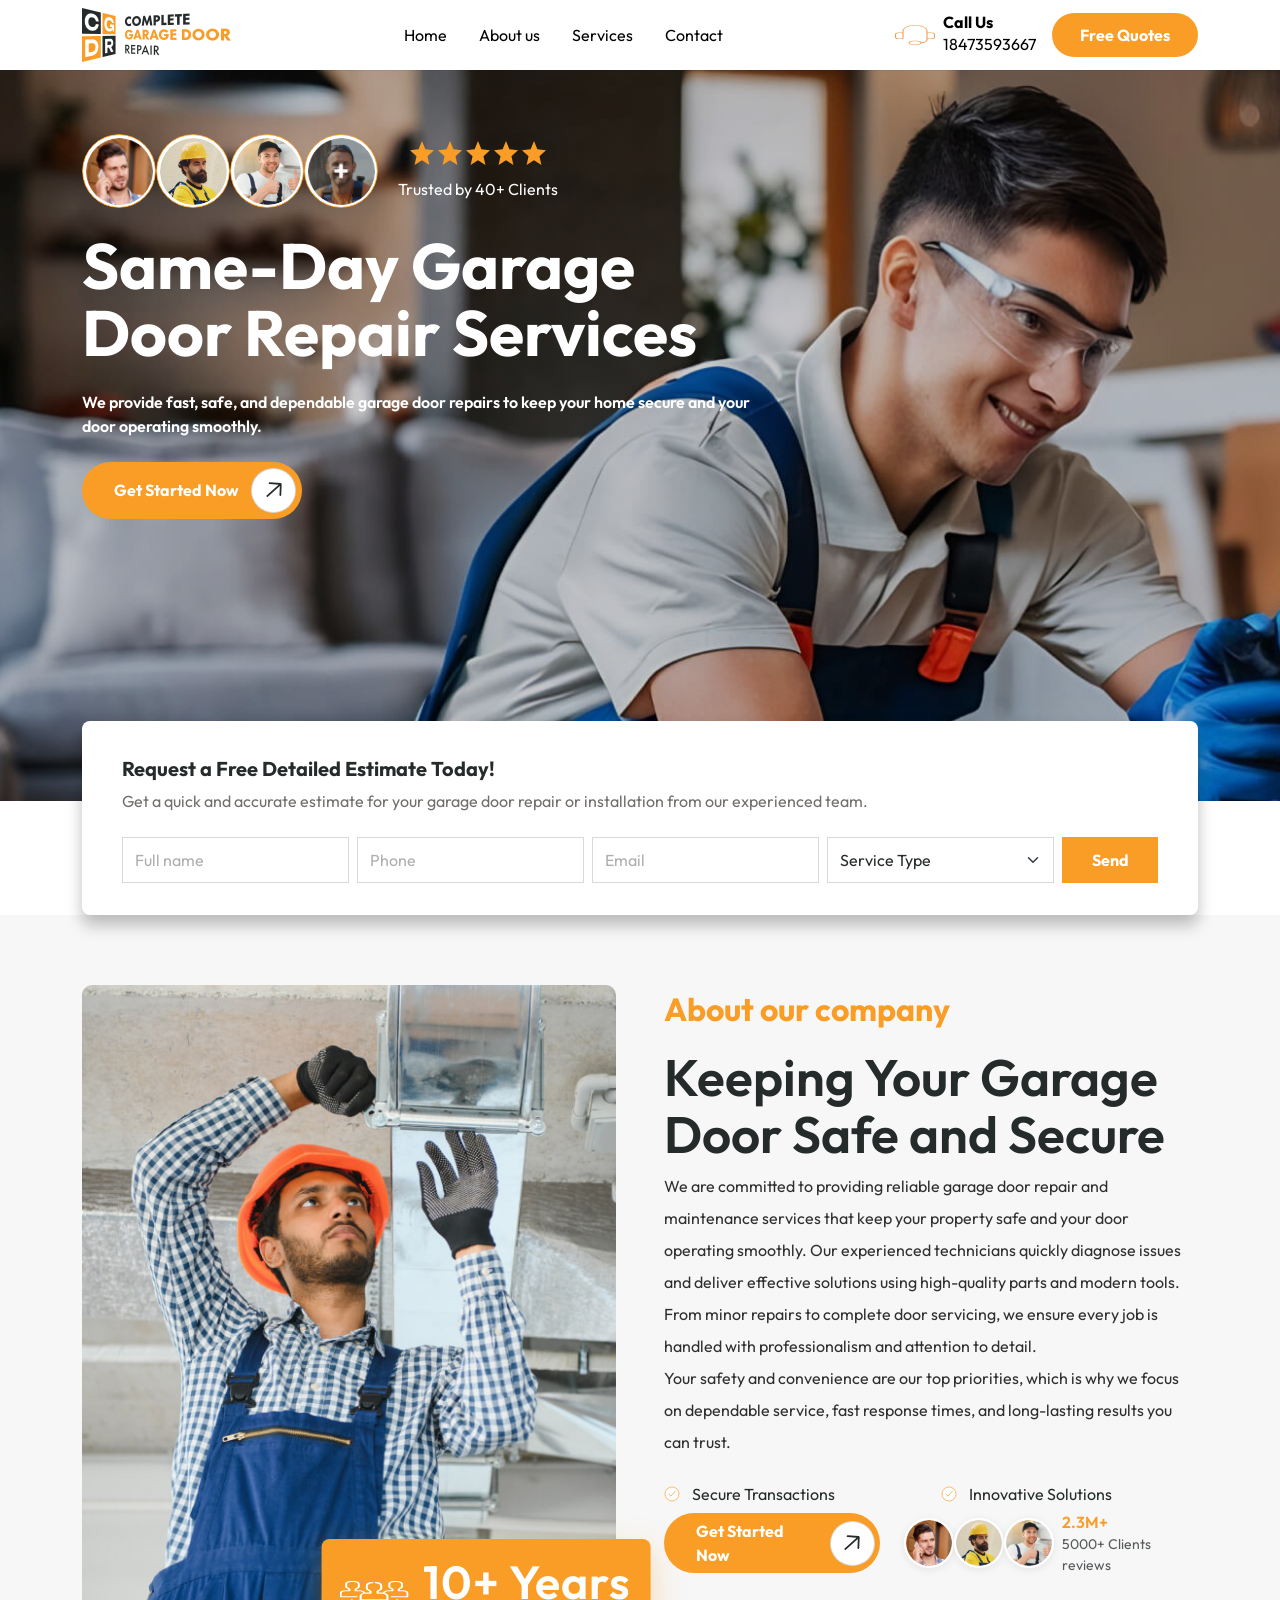
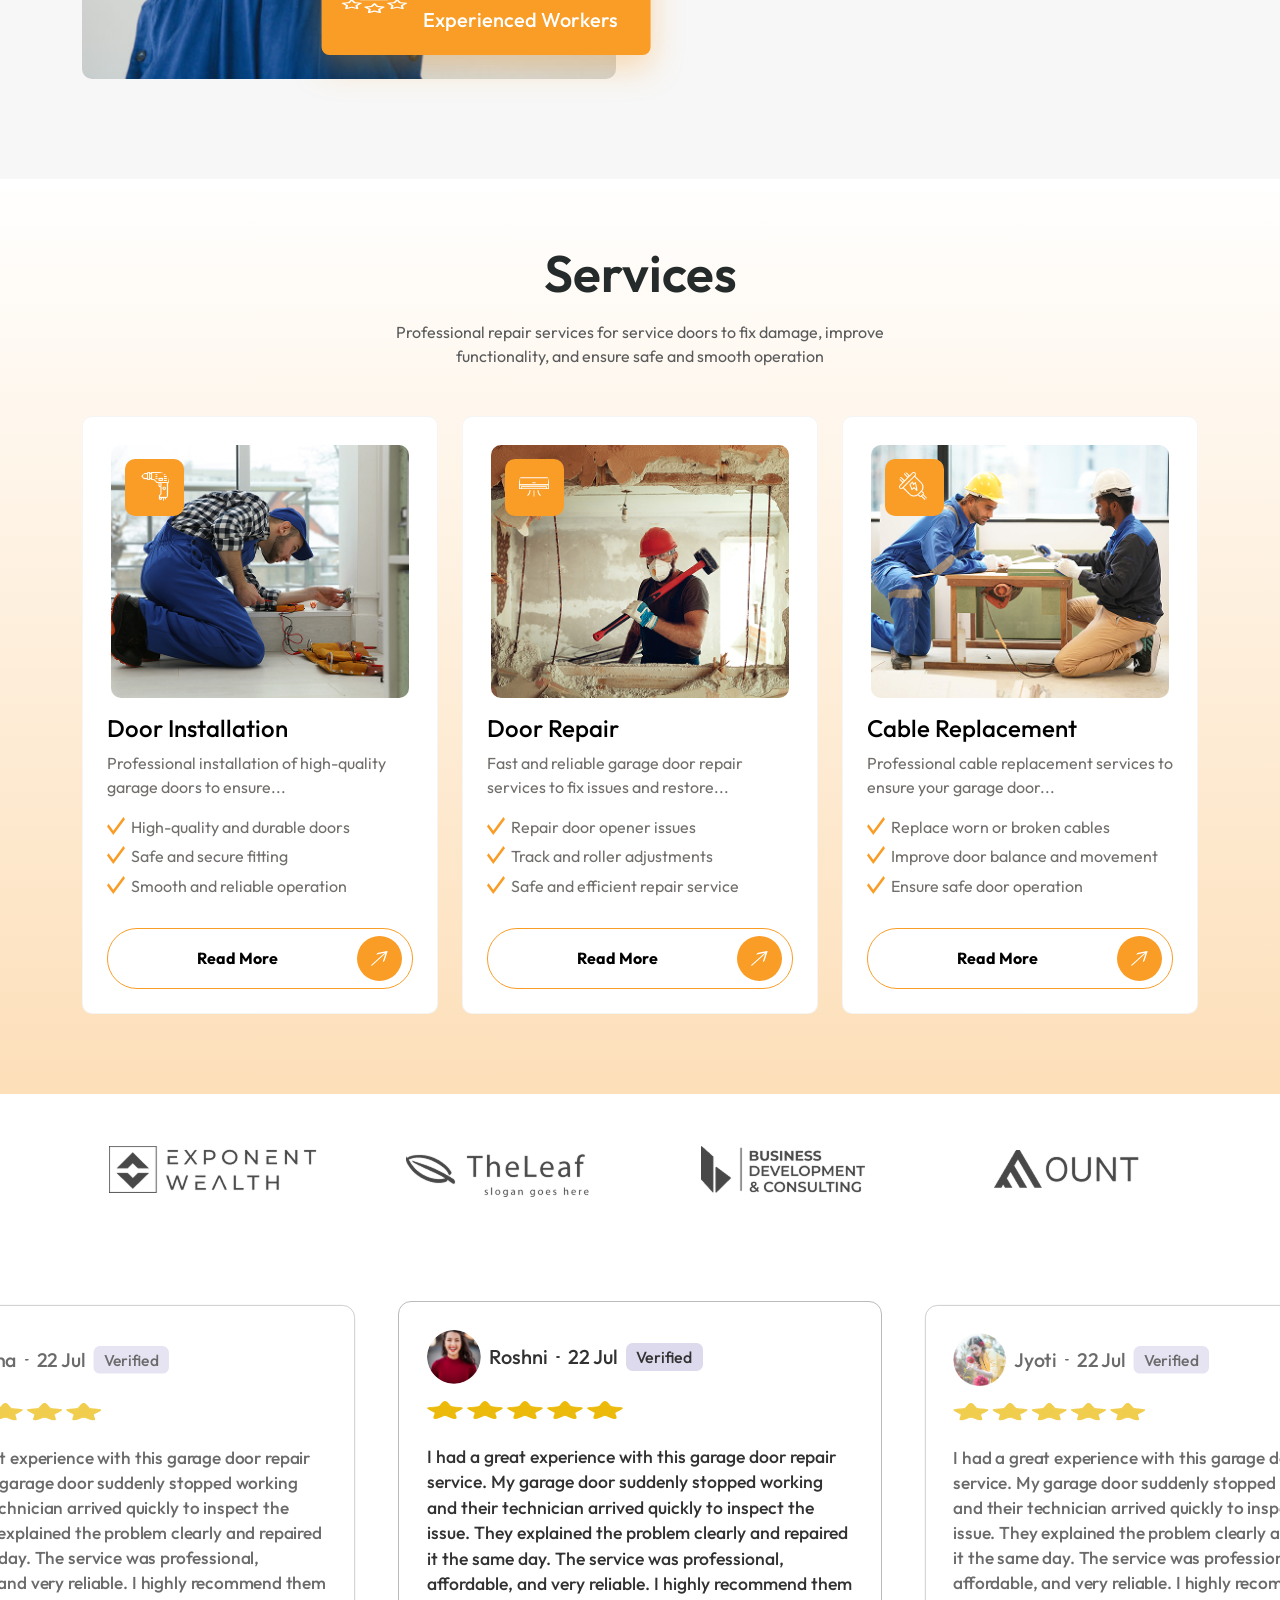
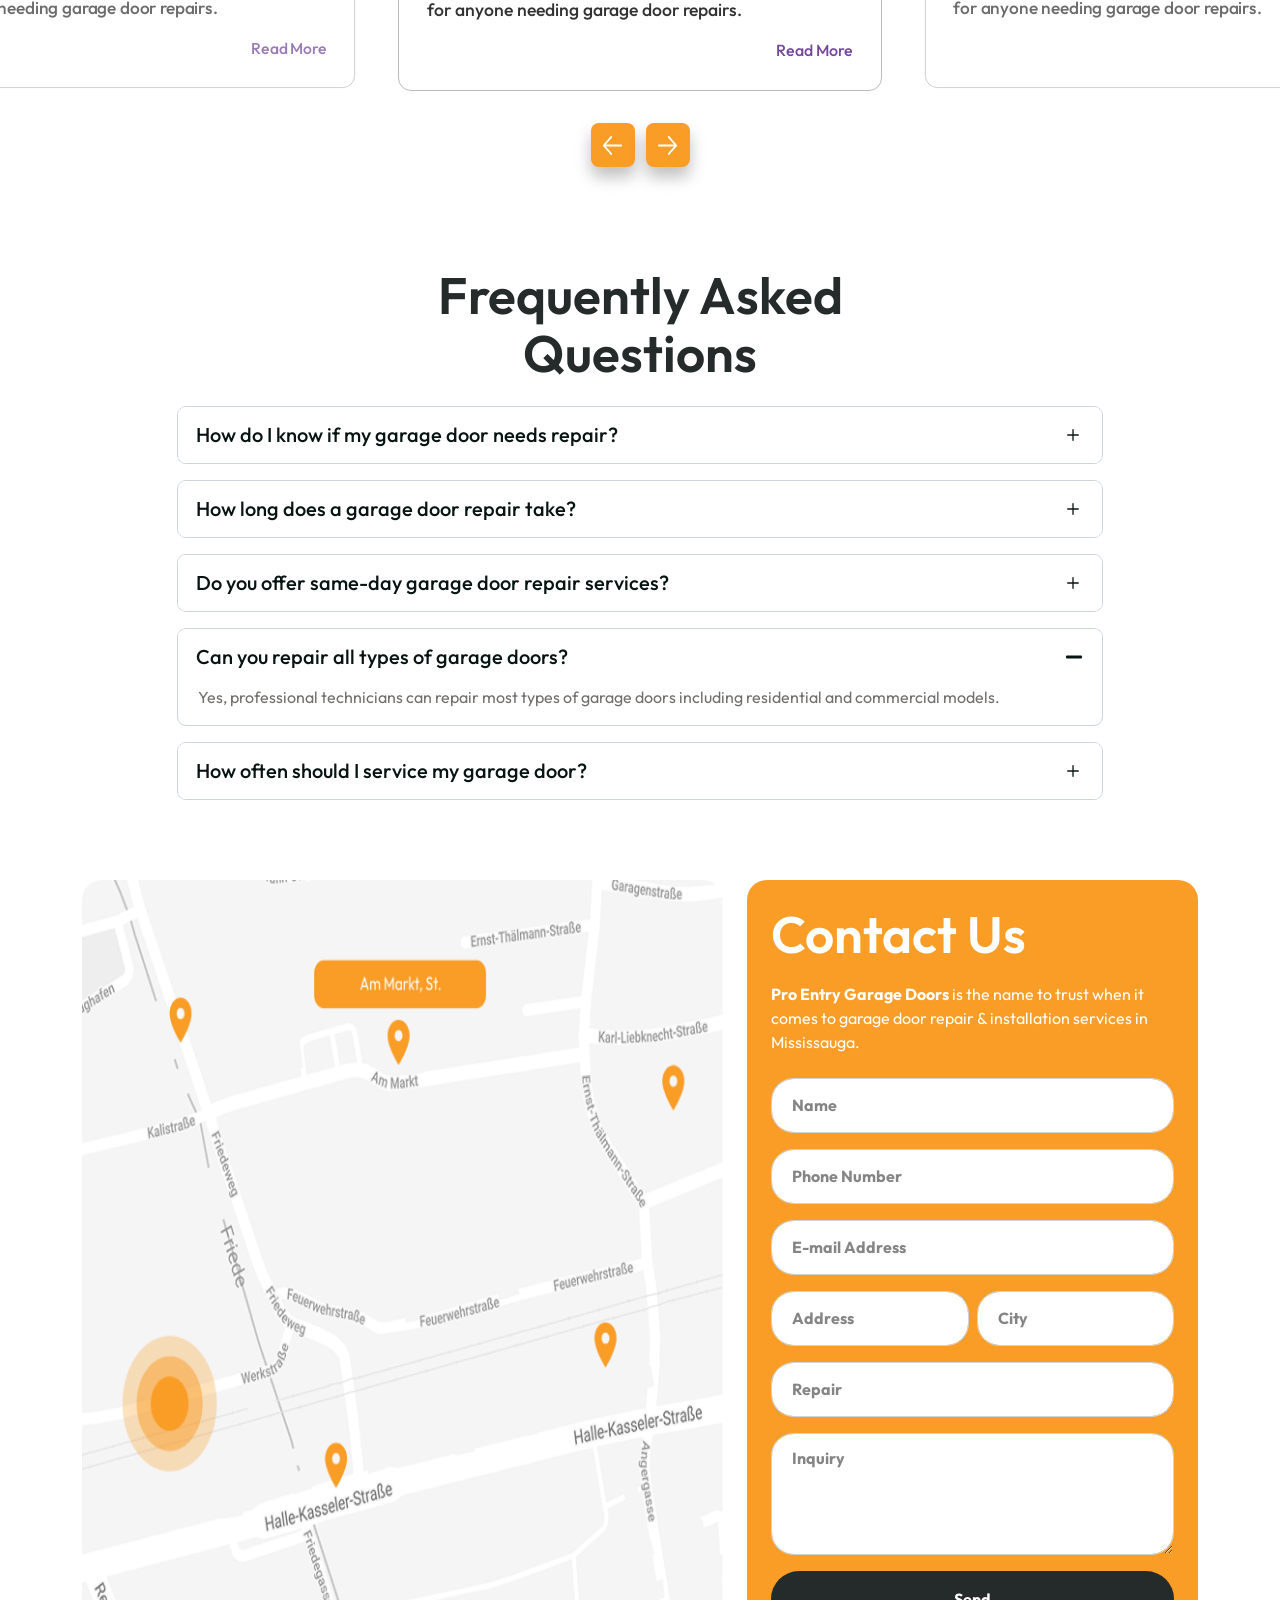
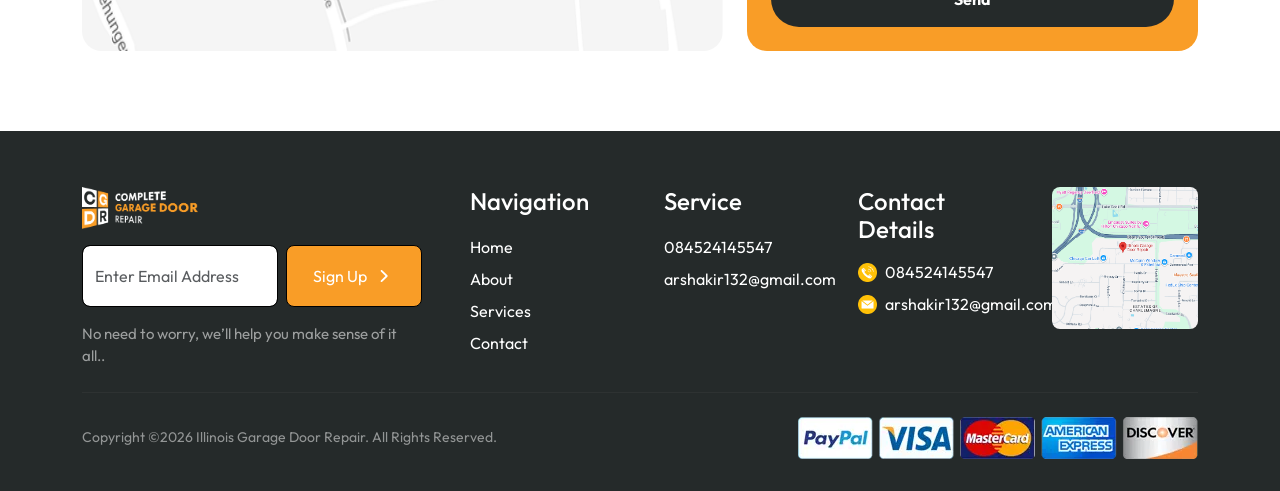
==== index.html @ 99619956 "first commit" ====
<!DOCTYPE html>
<html lang="en">
<head>
  <meta charset="utf-8">
  <meta name="viewport" content="width=device-width, initial-scale=1">
  <title>Complete Garage Door Repair | Same-Day Garage Door Repair Services</title>
  <meta name="description" content="Fast, safe, and dependable garage door repairs. Request a free estimate for repair or installation.">
  <link rel="preconnect" href="https://fonts.googleapis.com">
  <link rel="preconnect" href="https://fonts.gstatic.com" crossorigin>
  <link href="https://fonts.googleapis.com/css2?family=Outfit:wght@400;500;600;700&display=swap" rel="stylesheet">
  <link href="https://cdn.jsdelivr.net/npm/bootstrap@5.3.3/dist/css/bootstrap.min.css" rel="stylesheet" integrity="sha384-QWTKZyjpPEjISv5WaRU9OFeRpok6YctnYmDr5pNlyT2bRjXh0JMhjY6hW+ALEwIH" crossorigin="anonymous">
  <link href="assets/css/main.css" rel="stylesheet">
  <link href="https://cdnjs.cloudflare.com/ajax/libs/OwlCarousel2/2.3.4/assets/owl.carousel.min.css" rel="stylesheet" crossorigin="anonymous" referrerpolicy="no-referrer">
</head>
<body>
  <!-- Header -->
  <header class="site-header sticky-top">
    <nav class="navbar navbar-expand-lg py-2">
      <div class="container">
        <a class="navbar-brand py-0" href="index.html">
          <img src="assets/imgs/brand-logo-site-header.png" alt="Complete Garage Door Repair" class="brand-logo-img">
        </a>
        <button class="navbar-toggler" type="button" data-bs-toggle="collapse" data-bs-target="#mainNav" aria-controls="mainNav" aria-expanded="false" aria-label="Toggle navigation">
          <span class="navbar-toggler-icon"></span>
        </button>
        <div class="collapse navbar-collapse" id="mainNav">
          <ul class="navbar-nav mx-lg-auto mb-2 mb-lg-0 align-items-lg-center">
            <li class="nav-item"><a class="nav-link" href="index.html">Home</a></li>
            <li class="nav-item"><a class="nav-link" href="about.html">About us</a></li>
            <li class="nav-item"><a class="nav-link" href="service.html">Services</a></li>
            <li class="nav-item"><a class="nav-link" href="contact.html">Contact</a></li>
          </ul>
          <div class="d-flex flex-column flex-lg-row align-items-lg-center gap-3 ms-lg-3">
            <div class="call-block d-flex align-items-center gap-2">
              <img src="assets/imgs/icon-header-phone.svg" alt="" class="call-icon" width="40" height="40">
              <div>
                <div class="call-label">Call Us</div>
                <a class="call-num" href="tel:+18473593667">18473593667</a>
              </div>
            </div>
            <a class="btn btn-cg-primary" href="#estimate">Free Quotes</a>
          </div>
        </div>
      </div>
    </nav>
  </header>

  <!-- Hero -->
  <section class="hero-section text-white">
    <div class="hero-bg" aria-hidden="true">
      <img src="assets/imgs/home/hero-background.png" alt="">
      <div class="hero-overlay"></div>
    </div>
    <div class="container hero-inner">
      <div class="row">
        <div class="col-lg-10 col-xl-8">
          <div class="d-flex align-items-center flex-wrap hero-trust-row mb-4 hero-entrance">
            <div class="d-flex align-items-center hero-avatars">
              <div class="avatar-ring me-n2" style="z-index:4"><img src="assets/imgs/home/hero-trust-avatar-01.png" alt=""></div>
              <div class="avatar-ring me-n2" style="z-index:3"><img src="assets/imgs/home/hero-trust-avatar-02.png" alt=""></div>
              <div class="avatar-ring me-n2" style="z-index:2"><img src="assets/imgs/home/hero-trust-avatar-03.png" alt=""></div>
              <div class="avatar-ring" style="z-index:1"><img src="assets/imgs/home/hero-trust-avatar-04.png" alt=""></div>
            </div>
            <div class="hero-stars-trust d-flex flex-column">
              <div class="d-flex align-items-center hero-stars gap-1">
                <img src="assets/imgs/icon-star-rating.svg" alt="">
                <img src="assets/imgs/icon-star-rating.svg" alt="">
                <img src="assets/imgs/icon-star-rating.svg" alt="">
                <img src="assets/imgs/icon-star-rating.svg" alt="">
                <img src="assets/imgs/icon-star-rating.svg" alt="">
              </div>
              <span class="hero-trust-text text-white">Trusted by 40+ Clients</span>
            </div>
          </div>
          <h1 class="hero-title mb-4 hero-entrance">Same-Day Garage Door Repair Services</h1>
          <p class="hero-sub mb-4 hero-entrance">We provide fast, safe, and dependable garage door repairs to keep your home secure and your door operating smoothly.</p>
          <a class="btn-hero-cta hero-entrance" href="#estimate">
            Get Started Now
            <span class="cta-icon"><img src="assets/imgs/icon-cta-arrow.svg" alt=""></span>
          </a>
        </div>
      </div>
    </div>
  </section>

  <!-- Estimate -->
  <section id="estimate" class="pb-0">
    <div class="container">
      <div class="estimate-card reveal">
        <h2 class="mb-2">Request a Free Detailed Estimate Today!</h2>
        <p class="lead-text mb-4">Get a quick and accurate estimate for your garage door repair or installation from our experienced team.</p>
        <form class="row g-2 g-lg-2 align-items-stretch" action="#" method="post">
          <div class="col-12 col-sm-6 col-lg">
            <label class="visually-hidden" for="estName">Full name</label>
            <input type="text" class="form-control" id="estName" name="name" placeholder="Full name" required>
          </div>
          <div class="col-12 col-sm-6 col-lg">
            <label class="visually-hidden" for="estPhone">Phone</label>
            <input type="tel" class="form-control" id="estPhone" name="phone" placeholder="Phone" required>
          </div>
          <div class="col-12 col-sm-6 col-lg">
            <label class="visually-hidden" for="estEmail">Email</label>
            <input type="email" class="form-control" id="estEmail" name="email" placeholder="Email" required>
          </div>
          <div class="col-12 col-sm-6 col-lg">
            <label class="visually-hidden" for="estService">Service Type</label>
            <select class="form-select" id="estService" name="service" required>
              <option selected disabled value="">Service Type</option>
              <option>Installation</option>
              <option>Repair</option>
              <option>Cable replacement</option>
              <option>Other</option>
            </select>
          </div>
          <div class="col-12 col-lg-auto d-grid">
            <button type="submit" class="btn btn-send px-4">Send</button>
          </div>
        </form>
      </div>
    </div>
  </section>

  <!-- About -->
  <section id="about" class="section-about">
    <div class="container">
      <div class="row g-4 g-lg-5 align-items-start">
        <div class="col-lg-6 reveal">
          <div class="about-media">
            <img src="assets/imgs/home/about-technician-garage-door.png" alt="Technician servicing a garage door">
            <div class="experience-badge">
              <img src="assets/imgs/icon-experience-badge.svg" alt="" class="badge-icon">
              <div class="years">10+ Years</div>
              <div class="sub">Experienced Workers</div>
            </div>
          </div>
        </div>
        <div class="col-lg-6 reveal">
          <p class="about-kicker">About our company</p>
          <h2 class="about-title">Keeping Your Garage Door Safe and Secure</h2>
          <div class="about-body">
            <p>We are committed to providing reliable garage door repair and maintenance services that keep your property safe and your door operating smoothly. Our experienced technicians quickly diagnose issues and deliver effective solutions using high-quality parts and modern tools.</p>
            <p class="lead-in">From minor repairs to complete door servicing, we ensure every job is handled with professionalism and attention to detail.</p>
            <p>Your safety and convenience are our top priorities, which is why we focus on dependable service, fast response times, and long-lasting results you can trust.</p>
          </div>
          <div class="about-checklist">
            <div class="check-row">
              <img class="check-ic-circled" src="assets/imgs/icon-about-check-circled.svg" alt="" width="24" height="24">
              <span>Secure Transactions</span>
            </div>
            <div class="check-row">
              <img class="check-ic-circled" src="assets/imgs/icon-about-check-circled.svg" alt="" width="24" height="24">
              <span>Innovative Solutions</span>
            </div>
          </div>
          <div class="about-cta-row d-flex flex-column flex-sm-row align-items-sm-center gap-4">
            <a class="btn-hero-cta" href="#contact">
              Get Started Now
              <span class="cta-icon"><img src="assets/imgs/icon-cta-arrow.svg" alt=""></span>
            </a>
            <div class="reviews-pill d-flex align-items-center gap-2">
              <div class="d-flex" style="margin-left:0">
                <img class="avatar-sm me-n2" src="assets/imgs/home/hero-trust-avatar-01.png" alt="">
                <img class="avatar-sm me-n2" src="assets/imgs/home/hero-trust-avatar-02.png" alt="">
                <img class="avatar-sm" src="assets/imgs/home/hero-trust-avatar-03.png" alt="">
              </div>
              <div>
                <div class="stat">2.3M+</div>
                <div class="small text-muted">5000+ Clients reviews</div>
              </div>
            </div>
          </div>
        </div>
      </div>
    </div>
  </section>

  <!-- Services -->
  <section id="services" class="section-services">
    <div class="container">
      <div class="text-center mb-5 reveal">
        <h2 class="section-title mb-3">Services</h2>
        <p class="mx-auto text-muted" style="max-width:33rem">Professional repair services for service doors to fix damage, improve functionality, and ensure safe and smooth operation</p>
      </div>
      <div class="row g-4">
        <div class="col-md-6 col-lg-4 reveal">
          <article class="service-card p-3 pb-4 d-flex flex-column h-100">
            <div class="thumb">
              <span class="icon-badge"><img src="assets/imgs/home/service-badge-door-installation.png" alt=""></span>
              <img src="assets/imgs/home/service-photo-door-installation.png" alt="Door installation">
            </div>
            <div class="px-2 flex-grow-1 d-flex flex-column">
              <h3 class="mt-3 mb-2">Door Installation</h3>
              <p class="excerpt mb-3">Professional installation of high-quality garage doors to ensure...</p>
              <ul class="mb-4 flex-grow-1">
                <li><img src="assets/imgs/icon-list-bullet.svg" alt="">High-quality and durable doors</li>
                <li><img src="assets/imgs/icon-list-bullet.svg" alt="">Safe and secure fitting</li>
                <li><img src="assets/imgs/icon-list-bullet.svg" alt="">Smooth and reliable operation</li>
              </ul>
              <a class="btn-read-more mt-auto" href="#contact"><span class="btn-read-more__label">Read More</span><span class="arrow-circle"><img src="assets/imgs/icon-read-more-arrow.svg" alt=""></span></a>
            </div>
          </article>
        </div>
        <div class="col-md-6 col-lg-4 reveal">
          <article class="service-card p-3 pb-4 d-flex flex-column h-100">
            <div class="thumb">
              <span class="icon-badge"><img src="assets/imgs/home/service-badge-door-repair.png" alt=""></span>
              <img src="assets/imgs/home/service-photo-door-repair.png" alt="Door repair">
            </div>
            <div class="px-2 flex-grow-1 d-flex flex-column">
              <h3 class="mt-3 mb-2">Door Repair</h3>
              <p class="excerpt mb-3">Fast and reliable garage door repair services to fix issues and restore...</p>
              <ul class="mb-4 flex-grow-1">
                <li><img src="assets/imgs/icon-list-bullet.svg" alt="">Repair door opener issues</li>
                <li><img src="assets/imgs/icon-list-bullet.svg" alt="">Track and roller adjustments</li>
                <li><img src="assets/imgs/icon-list-bullet.svg" alt="">Safe and efficient repair service</li>
              </ul>
              <a class="btn-read-more mt-auto" href="#contact"><span class="btn-read-more__label">Read More</span><span class="arrow-circle"><img src="assets/imgs/icon-read-more-arrow.svg" alt=""></span></a>
            </div>
          </article>
        </div>
        <div class="col-md-6 col-lg-4 reveal">
          <article class="service-card p-3 pb-4 d-flex flex-column h-100">
            <div class="thumb">
              <span class="icon-badge"><img src="assets/imgs/home/service-badge-cable-replacement.png" alt=""></span>
              <img src="assets/imgs/home/service-photo-cable-replacement.png" alt="Cable replacement">
            </div>
            <div class="px-2 flex-grow-1 d-flex flex-column">
              <h3 class="mt-3 mb-2">Cable Replacement</h3>
              <p class="excerpt mb-3">Professional cable replacement services to ensure your garage door...</p>
              <ul class="mb-4 flex-grow-1">
                <li><img src="assets/imgs/icon-list-bullet.svg" alt="">Replace worn or broken cables</li>
                <li><img src="assets/imgs/icon-list-bullet.svg" alt="">Improve door balance and movement</li>
                <li><img src="assets/imgs/icon-list-bullet.svg" alt="">Ensure safe door operation</li>
              </ul>
              <a class="btn-read-more mt-auto" href="#contact"><span class="btn-read-more__label">Read More</span><span class="arrow-circle"><img src="assets/imgs/icon-read-more-arrow.svg" alt=""></span></a>
            </div>
          </article>
        </div>
      </div>
    </div>
  </section>

  <!-- Partners -->
  <section class="section-partners bg-white">
    <div class="container">
      <div class="row row-cols-2 row-cols-md-4 align-items-center justify-content-center g-4 py-2 reveal">
        <div class="col text-center"><img src="assets/imgs/home/partner-logo-01.png" alt="Partner logo"></div>
        <div class="col text-center"><img src="assets/imgs/home/partner-logo-02.png" alt="Partner logo"></div>
        <div class="col text-center"><img src="assets/imgs/home/partner-logo-03.png" alt="Partner logo"></div>
        <div class="col text-center"><img src="assets/imgs/home/partner-logo-04.png" alt="Partner logo"></div>
      </div>
    </div>
  </section>

  <!-- Testimonials -->
  <section class="section-testimonials pt-5">
    <div class="testimonials-carousel-wrap reveal">
      <div class="owl-carousel testimonials-owl" id="testimonialsOwl">
        <div class="item">
          <article class="testimonial-card secondary h-100">
            <div class="d-flex flex-wrap align-items-center justify-content-between gap-2 mb-3">
              <div class="d-flex align-items-center gap-2 flex-wrap">
                <img class="avatar" src="assets/imgs/home/testimonial-avatar-roshni.png" alt="">
                <span class="name">Roshni</span>
                <img src="assets/imgs/home/icon-testimonial-separator.svg" alt="" width="4" height="4">
                <span class="name">22 Jul</span>
                <span class="verified">Verified</span>
              </div>
              <div class="stars d-flex gap-1 flex-shrink-0">
                <img src="assets/imgs/icon-testimonial-star.svg" alt="">
                <img src="assets/imgs/icon-testimonial-star.svg" alt="">
                <img src="assets/imgs/icon-testimonial-star.svg" alt="">
                <img src="assets/imgs/icon-testimonial-star.svg" alt="">
                <img src="assets/imgs/icon-testimonial-star.svg" alt="">
              </div>
            </div>
            <p class="body mb-3">I had a great experience with this garage door repair service. My garage door suddenly stopped working and their technician arrived quickly to inspect the issue. They explained the problem clearly and repaired it the same day. The service was professional, affordable, and very reliable. I highly recommend them for anyone needing garage door repairs.</p>
            <a href="#" class="read-more">Read More</a>
          </article>
        </div>
        <div class="item">
          <article class="testimonial-card secondary h-100">
            <div class="d-flex flex-wrap align-items-center justify-content-between gap-2 mb-3">
              <div class="d-flex align-items-center gap-2 flex-wrap">
                <img class="avatar" src="assets/imgs/home/testimonial-avatar-jyoti.png" alt="">
                <span class="name">Jyoti</span>
                <img src="assets/imgs/home/icon-testimonial-separator.svg" alt="" width="4" height="4">
                <span class="name">22 Jul</span>
                <span class="verified">Verified</span>
              </div>
              <div class="stars d-flex gap-1 flex-shrink-0">
                <img src="assets/imgs/icon-testimonial-star.svg" alt="">
                <img src="assets/imgs/icon-testimonial-star.svg" alt="">
                <img src="assets/imgs/icon-testimonial-star.svg" alt="">
                <img src="assets/imgs/icon-testimonial-star.svg" alt="">
                <img src="assets/imgs/icon-testimonial-star.svg" alt="">
              </div>
            </div>
            <p class="body mb-3">I had a great experience with this garage door repair service. My garage door suddenly stopped working and their technician arrived quickly to inspect the issue. They explained the problem clearly and repaired it the same day. The service was professional, affordable, and very reliable. I highly recommend them for anyone needing garage door repairs.</p>
            <a href="#" class="read-more">Read More</a>
          </article>
        </div>
        <div class="item">
          <article class="testimonial-card secondary h-100">
            <div class="d-flex flex-wrap align-items-center justify-content-between gap-2 mb-3">
              <div class="d-flex align-items-center gap-2 flex-wrap">
                <img class="avatar" src="assets/imgs/home/testimonial-avatar-neha.png" alt="">
                <span class="name">Neha</span>
                <img src="assets/imgs/home/icon-testimonial-separator.svg" alt="" width="4" height="4">
                <span class="name">22 Jul</span>
                <span class="verified">Verified</span>
              </div>
              <div class="stars d-flex gap-1 flex-shrink-0">
                <img src="assets/imgs/icon-testimonial-star.svg" alt="">
                <img src="assets/imgs/icon-testimonial-star.svg" alt="">
                <img src="assets/imgs/icon-testimonial-star.svg" alt="">
                <img src="assets/imgs/icon-testimonial-star.svg" alt="">
                <img src="assets/imgs/icon-testimonial-star.svg" alt="">
              </div>
            </div>
            <p class="body mb-3">I had a great experience with this garage door repair service. My garage door suddenly stopped working and their technician arrived quickly to inspect the issue. They explained the problem clearly and repaired it the same day. The service was professional, affordable, and very reliable. I highly recommend them for anyone needing garage door repairs.</p>
            <a href="#" class="read-more">Read More</a>
          </article>
        </div>
      </div>
      <div class="text-center mt-4 testimonials-carousel-nav">
        <button type="button" class="carousel-nav me-2" id="testimonialPrev" aria-label="Previous testimonial">
          <img src="assets/imgs/icon-carousel-chevron.svg" alt="" style="transform:scaleX(-1)">
        </button>
        <button type="button" class="carousel-nav" id="testimonialNext" aria-label="Next testimonial">
          <img src="assets/imgs/icon-carousel-chevron.svg" alt="">
        </button>
      </div>
    </div>
  </section>

  <!-- FAQ -->
  <section class="section-faq">
    <div class="container">
      <h2 class="section-title faq-section-heading text-center mb-4 reveal">
        <span class="faq-section-heading__line">Frequently Asked</span>
        <span class="faq-section-heading__line">Questions</span>
      </h2>
      <div class="row justify-content-center reveal">
        <div class="col-lg-10">
          <div class="accordion accordion-cg" id="faqAccordion">
            <div class="accordion-item">
              <h3 class="accordion-header">
                <button class="accordion-button collapsed position-relative" type="button" data-bs-toggle="collapse" data-bs-target="#faq1" aria-expanded="false" aria-controls="faq1">
                  How do I know if my garage door needs repair?
                  <img class="accordion-icon icon-plus" src="assets/imgs/icon-accordion-plus.svg" alt="">
                  <span class="accordion-icon icon-minus" aria-hidden="true"></span>
                </button>
              </h3>
              <div id="faq1" class="accordion-collapse collapse" data-bs-parent="#faqAccordion">
                <div class="accordion-body">Unusual noises, slow movement, uneven closing, or a door that won’t open fully are common signs. If you notice broken cables, bent tracks, or opener issues, contact a professional for a safety inspection.</div>
              </div>
            </div>
            <div class="accordion-item">
              <h3 class="accordion-header">
                <button class="accordion-button collapsed position-relative" type="button" data-bs-toggle="collapse" data-bs-target="#faq2" aria-expanded="false" aria-controls="faq2">
                  How long does a garage door repair take?
                  <img class="accordion-icon icon-plus" src="assets/imgs/icon-accordion-plus.svg" alt="">
                  <span class="accordion-icon icon-minus" aria-hidden="true"></span>
                </button>
              </h3>
              <div id="faq2" class="accordion-collapse collapse" data-bs-parent="#faqAccordion">
                <div class="accordion-body">Many common repairs are completed within a few hours once parts are available. Complex issues or specialty doors may require additional time; we’ll give you a clear timeline after inspection.</div>
              </div>
            </div>
            <div class="accordion-item">
              <h3 class="accordion-header">
                <button class="accordion-button collapsed position-relative" type="button" data-bs-toggle="collapse" data-bs-target="#faq3" aria-expanded="false" aria-controls="faq3">
                  Do you offer same-day garage door repair services?
                  <img class="accordion-icon icon-plus" src="assets/imgs/icon-accordion-plus.svg" alt="">
                  <span class="accordion-icon icon-minus" aria-hidden="true"></span>
                </button>
              </h3>
              <div id="faq3" class="accordion-collapse collapse" data-bs-parent="#faqAccordion">
                <div class="accordion-body">Yes—when scheduling allows, we prioritize urgent repairs so you can secure your home quickly. Call early for the best same-day availability.</div>
              </div>
            </div>
            <div class="accordion-item">
              <h3 class="accordion-header">
                <button class="accordion-button position-relative" type="button" data-bs-toggle="collapse" data-bs-target="#faq4" aria-expanded="true" aria-controls="faq4">
                  Can you repair all types of garage doors?
                  <img class="accordion-icon icon-plus" src="assets/imgs/icon-accordion-plus.svg" alt="">
                  <span class="accordion-icon icon-minus" aria-hidden="true"></span>
                </button>
              </h3>
              <div id="faq4" class="accordion-collapse collapse show" data-bs-parent="#faqAccordion">
                <div class="accordion-body">Yes, professional technicians can repair most types of garage doors including residential and commercial models.</div>
              </div>
            </div>
            <div class="accordion-item">
              <h3 class="accordion-header">
                <button class="accordion-button collapsed position-relative" type="button" data-bs-toggle="collapse" data-bs-target="#faq5" aria-expanded="false" aria-controls="faq5">
                  How often should I service my garage door?
                  <img class="accordion-icon icon-plus" src="assets/imgs/icon-accordion-plus.svg" alt="">
                  <span class="accordion-icon icon-minus" aria-hidden="true"></span>
                </button>
              </h3>
              <div id="faq5" class="accordion-collapse collapse" data-bs-parent="#faqAccordion">
                <div class="accordion-body">Annual maintenance is recommended for most homes. Heavier use or harsh weather may benefit from twice-yearly tune-ups to keep springs, cables, and openers in safe working order.</div>
              </div>
            </div>
          </div>
        </div>
      </div>
    </div>
  </section>

  <!-- Contact -->
  <section id="contact" class="section-contact">
    <div class="container">
      <div class="row g-4 align-items-stretch">
        <div class="col-lg-7 reveal d-flex flex-column">
          <div class="map-wrap position-relative w-100 flex-fill">
            <img class="map-img" src="assets/imgs/home/contact-locations-map.png" alt="Service area map">
          </div>
        </div>
        <div class="col-lg-5 reveal">
          <div class="contact-form-panel h-100">
            <h2 class="mb-3">Contact Us</h2>
            <p class="intro mb-4"><strong>Pro Entry Garage Doors</strong> is the name to trust when it comes to garage door repair &amp; installation services in Mississauga.</p>
            <form action="#" method="post">
              <div class="d-flex flex-column gap-3">
                <input type="text" class="form-control" name="name" placeholder="Name" required>
                <input type="tel" class="form-control" name="phone" placeholder="Phone Number" required>
                <input type="email" class="form-control" name="email" placeholder="E-mail Address" required>
                <div class="row g-2">
                  <div class="col-6"><input type="text" class="form-control" name="address" placeholder="Address"></div>
                  <div class="col-6"><input type="text" class="form-control" name="city" placeholder="City"></div>
                </div>
                <input type="text" class="form-control" name="repair" placeholder="Repair">
                <textarea class="form-control" name="inquiry" rows="4" placeholder="Inquiry"></textarea>
                <button type="submit" class="btn btn-submit">Send</button>
              </div>
            </form>
          </div>
        </div>
      </div>
    </div>
  </section>

  <!-- Footer -->
  <footer class="site-footer">
    <div class="container">
      <div class="row g-4 g-lg-5">
        <div class="col-lg-4">
          <img src="assets/imgs/brand-logo-site-footer.png" alt="Complete Garage Door Repair" class="footer-brand mb-3">
          <form class="newsletter d-flex flex-column flex-sm-row gap-2 mb-3">
            <input type="email" class="form-control flex-grow-1" placeholder="Enter Email Address" aria-label="Email">
            <button type="button" class="btn btn-signup">
              Sign Up
              <img src="assets/imgs/icon-footer-newsletter-arrow.svg" alt="" width="22" height="22">
            </button>
          </form>
          <p class="footer-newsletter-note small mb-0">No need to worry, we’ll help you make sense of it all..</p>
        </div>
        <div class="col-6 col-lg-2">
          <h3 class="footer-title mb-3">Navigation</h3>
          <nav class="nav flex-column">
            <a class="nav-link px-0" href="index.html">Home</a>
            <a class="nav-link px-0" href="#about">About</a>
            <a class="nav-link px-0" href="#services">Services</a>
            <a class="nav-link px-0" href="#contact">Contact</a>
          </nav>
        </div>
        <div class="col-6 col-lg-2">
          <h3 class="footer-title mb-3">Service</h3>
          <nav class="nav flex-column">
            <a class="nav-link px-0" href="tel:+084524145547">084524145547</a>
            <a class="nav-link px-0" href="mailto:arshakir132@gmail.com">arshakir132@gmail.com</a>
          </nav>
        </div>
        <div class="col-lg-2">
          <h3 class="footer-title mb-3">Contact Details</h3>
          <div class="contact-row d-flex align-items-center gap-2 mb-2">
            <img src="assets/imgs/icon-footer-phone.png" alt="">
            <a class="text-white text-decoration-none" href="tel:+084524145547">084524145547</a>
          </div>
          <div class="contact-row d-flex align-items-center gap-2">
            <img src="assets/imgs/icon-footer-email.png" alt="">
            <a class="text-white text-decoration-none" href="mailto:arshakir132@gmail.com">arshakir132@gmail.com</a>
          </div>
        </div>
        <div class="col-lg-2">
          <div class="footer-map">
            <img src="assets/imgs/footer-location-map.png" alt="Map">
          </div>
        </div>
      </div>
      <hr class="my-4">
      <div class="row align-items-center gy-3">
        <div class="col-md-6 small text-white-50">Copyright ©2026 Illinois Garage Door Repair. All Rights Reserved.</div>
        <div class="col-md-6 text-md-end">
          <img src="assets/imgs/payment-methods-accepted.png" alt="Accepted payment methods" class="pay-icons img-fluid">
        </div>
      </div>
    </div>
  </footer>

  <script src="https://cdn.jsdelivr.net/npm/bootstrap@5.3.3/dist/js/bootstrap.bundle.min.js" integrity="sha384-YvpcrYf0tY3lHB60NNkmXc5s9fDVZLESaAA55NDzOxhy9GkcIdslK1eN7N6jIeHz" crossorigin="anonymous"></script>
  <script src="https://cdnjs.cloudflare.com/ajax/libs/jquery/3.7.1/jquery.min.js" crossorigin="anonymous" referrerpolicy="no-referrer"></script>
  <script src="https://cdnjs.cloudflare.com/ajax/libs/OwlCarousel2/2.3.4/owl.carousel.min.js" crossorigin="anonymous" referrerpolicy="no-referrer"></script>
  <script src="assets/js/main.js"></script>
  <script src="assets/js/testimonials-carousel.js"></script>
</body>
</html>
---- assets/css/main.css ----
/* Complete Garage Door Repair — home (from Figma node 20188:204) */
:root {
  --cg-orange: #f99d27;
  --cg-dark: #252a2a;
  --cg-body: #716e6b;
  --cg-heading: #252a2a;
  --cg-black-green: #071412;
  --cg-border: #d9d9d9;
  --cg-input-border: #ced4da;
  --cg-placeholder: #adafae;
  --cg-gradient-end: #fddfb9;
  --cg-verified: #dddaed;
  --cg-read-more: #72479c;
  --font-outfit: "Outfit", system-ui, sans-serif;
}

html {
  scroll-behavior: smooth;
}

body {
  font-family: var(--font-outfit);
  color: var(--cg-body);
  overflow-x: hidden;
}

/* Navbar */
.site-header {
  background: #fff;
  box-shadow: 0 1px 0 rgba(0, 0, 0, 0.06);
  z-index: 1030;
}

.site-header .nav-link {
  color: #000;
  font-size: 1rem;
  font-weight: 400;
  padding: 0.5rem 1rem !important;
  transition: color 0.25s ease;
}

.site-header .nav-link:hover,
.site-header .nav-link:focus {
  color: var(--cg-orange);
}

.site-header .nav-link.active,
.site-header .nav-link[aria-current="page"] {
  color: var(--cg-orange);
  font-weight: 500;
}

.brand-logo-img {
  height: 54px;
  width: auto;
  object-fit: contain;
}

.call-block .call-label {
  font-weight: 700;
  font-size: 1rem;
  color: #000;
  line-height: 1.1;
}

.call-block .call-num {
  font-size: 1rem;
  color: #000;
  text-decoration: none;
  transition: color 0.25s ease;
}

.call-block .call-num:hover {
  color: var(--cg-orange);
}

.call-block .call-icon {
  width: 40px;
  height: 40px;
  object-fit: contain;
}

/* Align with Bootstrap .btn variables so :hover / :focus-visible keep contrast */
.btn.btn-cg-primary {
  --bs-btn-color: #fff;
  --bs-btn-bg: var(--cg-orange);
  --bs-btn-border-color: var(--cg-orange);
  --bs-btn-hover-color: #fff;
  --bs-btn-hover-bg: #ea9220;
  --bs-btn-hover-border-color: #ea9220;
  --bs-btn-active-color: #fff;
  --bs-btn-active-bg: #e07f10;
  --bs-btn-active-border-color: #e07f10;
  --bs-btn-focus-shadow-rgb: 249, 157, 39;
  --bs-btn-padding-y: 0.65rem;
  --bs-btn-padding-x: 1.75rem;
  --bs-btn-font-weight: 700;
  --bs-btn-border-radius: 30px;
  --bs-btn-border-width: 0;
  transition: transform 0.25s ease, box-shadow 0.25s ease, filter 0.25s ease;
}

.site-header .btn.btn-cg-primary:hover,
.btn.btn-cg-primary:hover {
  color: #fff;
  filter: brightness(1.03);
  transform: translateY(-2px);
  box-shadow: 0 8px 24px rgba(249, 157, 39, 0.35);
}

.site-header .btn.btn-cg-primary:active,
.btn.btn-cg-primary:active {
  transform: translateY(0);
  filter: brightness(0.98);
}

/* Hero */
.main-hero {
  position: relative;
  overflow: hidden;
  min-height: 368px;
  /* min-height: min(85vh, 731px); */
}
.hero-section {
  position: relative;
  min-height: min(85vh, 731px);
  background: var(--cg-orange);
}

.main-hero-bg,
.hero-bg {
  position: absolute;
  inset: 0;
  overflow: hidden;
}
.main-hero-bg img {
  width: 100%;
  height: 100%;
  object-fit: cover;
  object-position: center;
}
.hero-bg img {
  width: 100%;
  height: 115%;
  object-fit: cover;
  object-position: center top;
}

.hero-overlay {
  position: absolute;
  inset: 0;
  background: rgba(0, 0, 0, 0.2);
}
.hero-overlay-main {
  position: absolute;
  inset: 0;
  background: rgba(0, 0, 0, 0.44);
}

.hero-inner {
  position: relative;
  z-index: 1;
  padding-top: 4rem;
  padding-bottom: 8rem;
}

.hero-trust-row {
  gap: 1.25rem;
}

.hero-stars-trust {
  gap: 0.75rem;
  align-items: center;
}

.hero-trust-text {
  font-size: 1rem;
  font-weight: 400;
  line-height: 24px;
  display: inline-flex;
  align-items: center;
  white-space: nowrap;
}

.hero-avatars .avatar-ring {
  width: 74px;
  height: 74px;
  border-radius: 50%;
  background: url("../imgs/avatar-ring-frame.svg")
    center/cover;
  display: flex;
  align-items: center;
  justify-content: center;
  flex-shrink: 0;
}

.hero-avatars .avatar-ring img {
  width: 67px;
  height: 67px;
  border-radius: 50%;
  object-fit: cover;
}

.hero-stars img {
  width: 24px;
  height: 24px;
}
.main-hero-title{
  font-weight: 700;
  font-size: clamp(2rem, 5vw, 4.375rem);
  line-height: 1.05;
  color: #fff;
}

.main-hero .hero-inner {
  min-height: 368px;
  display: flex;
  align-items: center;
  justify-content: center;
}
.main-hero .hero-inner .row .col-12{
  display: flex;
  flex-direction: column;
  align-items: center;
  justify-content: center;
}

.main-hero-breadcrumb {
  color: #fff;
  font-size: 0.8125rem;
  font-weight: 500;
  display: inline-flex;
  align-items: center;
  gap: 0.45rem;
  border: 1px solid rgba(255, 255, 255, 0.35);
  border-radius: 9px;
  padding: 0.4rem 0.95rem;
  margin-inline: auto;
}

.main-hero-breadcrumb a {
  color: #fff;
  text-decoration: none;
}

.main-hero-breadcrumb span {
  opacity: 0.9;
}

.main-hero-breadcrumb .sep {
  font-size: 0.78rem;
  opacity: 0.8;
}

.hero-title {
  font-weight: 700;
  font-size: clamp(2rem, 5vw, 4.375rem);
  line-height: 1.05;
  color: #fff;
  max-width: 42rem;
}

.hero-sub {
  font-weight: 600;
  font-size: 1rem;
  color: #fff;
  max-width: 43rem;
  line-height: 1.5;
}

.btn-hero-cta {
  display: inline-flex;
  align-items: center;
  gap: 0;
  background: var(--cg-orange);
  color: #fff;
  font-weight: 700;
  font-size: 1rem;
  padding: 0.35rem 0.35rem 0.35rem 2rem;
  border-radius: 30px;
  border: none;
  text-decoration: none;
  transition: transform 0.3s ease, box-shadow 0.3s ease;
}

.btn-hero-cta:hover {
  color: #fff;
  transform: scale(1.02);
  box-shadow: 0 12px 32px rgba(0, 0, 0, 0.2);
}

.btn-hero-cta .cta-icon {
  width: 45px;
  height: 45px;
  background: #fff;
  border-radius: 50%;
  border: 1px solid rgba(37, 42, 42, 0.18);
  display: inline-flex;
  align-items: center;
  justify-content: center;
  margin-left: 0.75rem;
  flex-shrink: 0;
  box-sizing: border-box;
}

.btn-hero-cta .cta-icon img {
  width: 20px;
  height: 20px;
  display: block;
  object-fit: contain;
  transform: rotate(-42deg);
  transform-origin: center center;
}

/* Estimate card */
.estimate-card {
  margin-top: -5rem;
  position: relative;
  z-index: 2;
  background: #fff;
  border-radius: 8px;
  box-shadow: 0 10px 16.4px rgba(0, 0, 0, 0.25);
  padding: 2.25rem 2.5rem 2rem;
}

.estimate-card h2 {
  font-weight: 700;
  font-size: 1.25rem;
  color: var(--cg-dark);
}

.estimate-card .lead-text {
  font-size: 1rem;
  color: var(--cg-body);
  max-width: 49rem;
}

.estimate-card .form-control,
.estimate-card .form-select {
  border: 1px solid var(--cg-border);
  border-radius: 0;
  font-size: 1rem;
  min-height: 46px;
  color: var(--cg-dark);
}

.estimate-card .form-control::placeholder {
  color: var(--cg-placeholder);
}

.estimate-card form > .col-lg-auto.d-grid {
  min-width: 6.5rem;
}

.estimate-card .btn.btn-send {
  --bs-btn-color: #fff;
  --bs-btn-bg: var(--cg-orange);
  --bs-btn-border-color: var(--cg-orange);
  --bs-btn-hover-color: #fff;
  --bs-btn-hover-bg: #ea9220;
  --bs-btn-hover-border-color: #ea9220;
  --bs-btn-active-color: #fff;
  --bs-btn-active-bg: #e07f10;
  --bs-btn-active-border-color: #e07f10;
  --bs-btn-focus-shadow-rgb: 249, 157, 39;
  --bs-btn-font-weight: 700;
  --bs-btn-border-radius: 0;
  --bs-btn-border-width: 0;
  --bs-btn-padding-x: 1.25rem;
  --bs-btn-padding-y: 0.5625rem;
  min-height: 46px;
  width: 100%;
  cursor: pointer;
  transition: transform 0.2s ease, box-shadow 0.25s ease, filter 0.25s ease;
}

.estimate-card .btn.btn-send:hover {
  color: #fff;
  filter: brightness(1.05);
  transform: translateY(-1px);
  box-shadow: 0 6px 18px rgba(249, 157, 39, 0.45);
}

.estimate-card .btn.btn-send:active {
  transform: translateY(0);
  filter: brightness(0.98);
}

/* About */

.section-about {
  padding-top: 4.4rem;
  padding-bottom: 6.2rem;
  background: #f7f7f7;
}

@media (min-width: 992px) {
  .section-about .row > .col-lg-6:first-child {
    overflow: visible;
  }
}

.about-kicker {
  color: var(--cg-orange);
  font-weight: 700;
  font-size: 2rem;
}

.about-title {
  font-weight: 600;
  font-size: clamp(2rem, 4vw, 3.75rem);
  color: var(--cg-heading);
  line-height: 1.1;
}

/* About column — vertical rhythm aligned with Figma */
.section-about .about-body {
  margin-bottom: 1.5rem;
}

.section-about .about-body p {
  margin-bottom: 0;
  line-height: 2;
  font-size: 1rem;
  color: #2f2f2f;
}

.section-about .about-body p:last-of-type {
  margin-bottom: 0;
}

.section-about .about-checklist {
  margin-bottom: 0;
  display: grid;
  grid-template-columns: 1fr 1fr;
  column-gap: 1.25rem;
  row-gap: 0.25rem;
}

.section-about .about-cta-row {
  margin-top: 0.25rem;
}

/* About page sections */
.about-media-collage {
  display: grid;
  grid-template-columns: 1fr 1fr;
  gap: 1.05rem;
  position: relative;
}

.about-media-collage img {
  width: 100%;
  border-radius: 12px;
  object-fit: cover;
  display: block;
}

.about-media-collage__left img {
  height: 100%;
  min-height: 420px;
}

.about-media-collage__right {
  display: grid;
  gap: 1.05rem;
}

.about-media-collage__right img {
  height: 204px;
}

.about-media-badge {
  position: absolute;
  left: 45%;
  top: 52%;
  transform: translate(-50%, -50%);
  z-index: 2;
  width: 116px;
  height: 122px;
  border-radius: 12px;
  background: #fff;
  border: 1px solid rgba(0, 0, 0, 0.08);
  box-shadow: 0 14px 30px rgba(0, 0, 0, 0.12);
  display: flex;
  flex-direction: column;
  justify-content: center;
  align-items: center;
  text-align: center;
}

.about-media-badge .value {
  font-size: 2rem;
  line-height: 1;
  color: #252a2a;
  font-weight: 500;
}

.about-media-badge .text {
  font-size: 0.95rem;
  line-height: 1.25;
  color: #716e6b;
}

.section-about-company {
  background: #f7f7f7;
  padding: 0 0 5.5rem;
}

.about-company-copy {
  max-width: 690px;
}

.about-company-title {
  color: #252a2a;
  font-weight: 500;
  font-size: 1.125rem;
  display: inline-flex;
  align-items: center;
  gap: 0.45rem;
}

.about-company-title img {
  width: 16px;
  height: 16px;
  object-fit: contain;
}

.about-company-copy p {
  font-size: 1rem;
  line-height: 1.95;
  color: #2f2f2f;
  margin-bottom: 0.45rem;
}

.about-company-copy p:last-child {
  margin-bottom: 0;
}

.about-company-media {
  position: relative;
  border-radius: 10px;
  overflow: visible;
}

.about-company-media__main {
  width: 100%;
  height: 426px;
  object-fit: cover;
  border-radius: 10px;
  display: block;
}

.about-company-media__badge {
  position: absolute;
  left: -22px;
  top: 42%;
  transform: translateY(-50%);
  background: #fff;
  border-radius: 8px;
  box-shadow: 0 10px 22px rgba(0, 0, 0, 0.18);
  padding: 0.75rem 0.95rem;
  display: flex;
  align-items: center;
  gap: 0.7rem;
}

.about-company-media__badge .value {
  color: var(--cg-orange);
  font-size: 2.125rem;
  font-weight: 700;
  line-height: 1;
}

.about-company-media__badge .label {
  color: #252a2a;
  font-size: 1.25rem;
  line-height: 1.15;
  font-weight: 500;
}

.about-company-media__thumb {
  position: absolute;
  left: 52%;
  bottom: -28px;
  transform: translateX(-50%);
  width: 168px;
  height: 138px;
  border-radius: 8px;
  border: 3px solid #fff;
  box-shadow: 0 10px 20px rgba(0, 0, 0, 0.2);
  overflow: hidden;
}

.about-company-media__thumb img {
  width: 100%;
  height: 100%;
  object-fit: cover;
}

.section-about-why {
  background: #fff;
  padding: 0 0 4rem;
}

.about-why-title {
  color: #252a2a;
  font-size: clamp(2.1rem, 4vw, 3.4rem);
  font-weight: 600;
  line-height: 1.16;
  letter-spacing: -0.01em;
}

.about-why-media-stack {
  display: grid;
  gap: 0.75rem;
}

.about-why-media-stack__item {
  width: 100%;
  border-radius: 8px;
  display: block;
}

.about-why-list {
  list-style: none;
  padding: 0;
  margin: 0;
}

.about-why-list li {
  display: flex;
  align-items: flex-start;
  gap: 0.5rem;
  font-size: 0.9375rem;
  line-height: 1.45;
  color: var(--cg-body);
  margin-bottom: 0.95rem;
}

.about-why-list li strong {
  font-weight: 600;
  color: #252a2a;
  margin-right: 0.2rem;
}

.about-why-list li img {
  width: 16px;
  height: 16px;
  margin-top: 0.3rem;
}

.section-about-why .about-cta-row {
  margin-top: 0.9rem !important;
}

.section-about-why .about-cta-row .btn-hero-cta {
  padding-left: 1.25rem;
  font-size: 0.9rem;
}

.section-about-why .reviews-pill .stat {
  font-size: 0.95rem;
  line-height: 1.1;
}

.section-about-why .reviews-pill .small {
  color: #252a2a !important;
  font-size: 0.875rem;
}

.section-about-features {
  padding-bottom: 4.75rem;
}

.about-features-banner {
  position: relative;
  display: grid;
  grid-template-columns: 1fr 1.02fr;
  min-height: 390px;
  border-radius: 0;
  overflow: hidden;
}

.about-features-banner__left {
  background: var(--cg-orange);
}

.about-feature-card {
  position: absolute;
  left: 40%;
  top: 50%;
  transform: translate(-50%, -50%);
  background: #fff;
  border-radius: 8px;
  box-shadow: 0 12px 22px rgba(0, 0, 0, 0.22);
  padding: 2rem 2.15rem;
  width: 382px;
  max-width: calc(100% - 2rem);
  display: grid;
  grid-template-columns: 1fr 1fr;
  gap: 1.6rem 1.9rem;
  z-index: 2;
}

.about-feature-card__item {
  display: flex;
  flex-direction: column;
  align-items: center;
  gap: 0.7rem;
  text-align: center;
  color: #252a2a;
  font-size: 1rem;
  line-height: 1.3;
  font-weight: 500;
}

.about-feature-card__icon img {
  width: 34px;
  height: 34px;
  object-fit: contain;
}

.about-features-banner__right img {
  width: 100%;
  height: 100%;
  object-fit: cover;
  display: block;
}

.section-area-cover {
  padding-bottom: 4.5rem;
}

.area-cover-map-card {
  position: relative;
  border-radius: 10px;
  overflow: hidden;
  min-height: 310px;
}

.area-cover-map-card__bg {
  position: absolute;
  inset: 0;
  width: 100%;
  height: 100%;
  object-fit: cover;
}

.area-cover-list {
  position: relative;
  z-index: 1;
  max-width: 290px;
  background: rgba(255, 255, 255, 0.94);
  border-radius: 8px;
  margin: 1rem;
  padding: 0.9rem 1rem;
  box-shadow: 0 8px 20px rgba(0, 0, 0, 0.14);
}

.area-cover-list ul {
  list-style: none;
  margin: 0;
  padding: 0;
}

.area-cover-list li {
  font-size: 0.95rem;
  color: #252a2a;
  display: flex;
  align-items: center;
  gap: 0.45rem;
  margin-bottom: 0.42rem;
}

.area-cover-list li:last-child {
  margin-bottom: 0;
}

.area-cover-list li img {
  width: 14px;
  height: 14px;
}

.area-cover-image-card {
  position: relative;
  border-radius: 10px;
  overflow: hidden;
  min-height: 310px;
}

.area-cover-image-card > img {
  width: 100%;
  height: 100%;
  object-fit: cover;
  display: block;
}

.area-cover-image-card__overlay {
  position: absolute;
  inset: 0;
  background: linear-gradient(180deg, rgba(0, 0, 0, 0.18) 0%, rgba(0, 0, 0, 0.52) 100%);
}

.area-cover-image-card__link {
  position: absolute;
  left: 1rem;
  bottom: 1rem;
  z-index: 1;
  color: #fff;
  text-decoration: none;
  display: inline-flex;
  align-items: center;
  gap: 0.75rem;
}

.area-cover-image-card__link:hover {
  color: #fff;
}

.about-media {
  position: relative;
  overflow: visible;
}

.about-media > img {
  border-radius: 10px;
  width: 100%;
  height: auto;
  object-fit: cover;
  max-height: 694px;
}

.experience-badge {
  position: absolute;
  right: 0;
  left: auto;
  bottom: 1.5rem;
  z-index: 2;
  max-width: min(388px, calc(100% - 2.5rem));
  width: max-content;
  box-sizing: border-box;
  background: var(--cg-orange);
  border-radius: 8px;
  padding: 1.25rem 1.25rem 1.25rem 6.35rem;
  color: #fff;
  box-shadow: 0 12px 32px rgba(249, 157, 39, 0.35);
}

@media (min-width: 992px) {
  .about-media .experience-badge {
    /* Sit on image + column gutter; uses row gutter so it stays in the gap, not over body text */
    transform: translateX(calc(var(--bs-gutter-x, 3rem) * 0.72));
  }
}

.experience-badge .badge-icon {
  position: absolute;
  left: 1.15rem;
  top: 50%;
  transform: translateY(-50%);
  width: 69px;
  height: 69px;
  object-fit: contain;
}

.experience-badge .years {
  font-weight: 600;
  font-size: clamp(2rem, 4vw, 2.9rem);
  letter-spacing: 0.02em;
  line-height: 1;
}

.experience-badge .sub {
  font-weight: 500;
  font-size: 1.25rem;
}

.check-row {
  display: flex;
  align-items: center;
  gap: 0.5rem;
  margin-bottom: 0.5rem;
}

.check-row .check-ic {
  width: 18px;
  height: 18px;
  flex-shrink: 0;
  object-fit: contain;
  display: block;
}

/* Figma: thin orange circle + thin orange check, white fill (single SVG asset) */
.section-about .check-ic-circled {
  width: 16px;
  height: 16px;
  flex-shrink: 0;
  display: block;
  object-fit: contain;
}

.section-about .check-row {
  gap: 0.75rem;
  margin-bottom: 0;
  align-items: center;
}

.section-about .check-row span {
  font-size: 1rem;
  color: #252a2a;
  font-weight: 400;
}

.about-body p {
  font-size: 1rem;
  line-height: 1.625;
}

.about-body .lead-in {
  color: var(--cg-dark);
  font-size: 1.25rem;
  font-weight: 400;
}

.reviews-pill img.avatar-sm {
  width: 50px;
  height: 50px;
  border-radius: 50%;
  object-fit: cover;
  border: 2px solid #fff;
  box-shadow: 0 2px 8px rgba(0, 0, 0, 0.08);
}

.reviews-pill .stat {
  font-weight: 600;
  color: var(--cg-orange);
  font-size: 1rem;
}

/* Services */

.section-services {
  background: linear-gradient(180deg, #fff 0%, var(--cg-gradient-end) 100%);
  padding-top: 4rem;
  padding-bottom: 5rem;
}

.section-services .section-title {
  font-weight: 600;
  font-size: clamp(2rem, 4vw, 3.75rem);
  color: var(--cg-heading);
}

.service-card {
  background: #fff;
  border-radius: 10px;
  overflow: hidden;
  height: 100%;
  transition: transform 0.35s ease, box-shadow 0.35s ease;
  border: 1px solid rgba(0, 0, 0, 0.04);
}

.service-card:hover {
  transform: translateY(-8px);
  box-shadow: 0 20px 40px rgba(0, 0, 0, 0.12);
}

.service-card .thumb {
  position: relative;
  padding: 0.75rem 0.75rem 0;
}

.service-card .thumb img {
  width: 100%;
  height: 253px;
  object-fit: cover;
  border-radius: 10px;
}

.service-card .icon-badge {
  position: absolute;
  left: 1.6rem;
  top: 1.6rem;
  width: 59px;
  height: 57px;
  background: var(--cg-orange);
  border-radius: 10px;
  display: flex;
  align-items: center;
  justify-content: center;
}

.service-card .icon-badge img {
  width: 30px;
  height: 30px;
  object-fit: contain;
}

.service-card h3 {
  font-weight: 500;
  font-size: 1.5rem;
  color: #000;
}

.service-card .excerpt {
  font-size: 1rem;
  color: var(--cg-body);
}

.service-card ul {
  list-style: none;
  padding: 0;
  margin: 0;
}

.service-card li {
  display: flex;
  align-items: flex-start;
  gap: 0.35rem;
  font-size: 1rem;
  color: var(--cg-body);
  margin-bottom: 0.35rem;
}

.service-card li img {
  width: 18px;
  height: 18px;
  flex-shrink: 0;
  margin-top: 2px;
}

.btn-read-more {
  display: grid;
  grid-template-columns: minmax(0, 1fr) auto;
  align-items: center;
  column-gap: 0.65rem;
  width: 100%;
  border: 1px solid var(--cg-orange);
  border-radius: 30px;
  padding: 0.45rem 0.65rem 0.45rem 1.25rem;
  background: #fff;
  font-weight: 700;
  font-size: 1rem;
  color: #000;
  text-decoration: none;
  transition: background 0.25s ease, color 0.25s ease;
}

.btn-read-more__label {
  text-align: center;
  min-width: 0;
}

.btn-read-more:hover {
  background: rgba(249, 157, 39, 0.08);
  color: #000;
}

.btn-read-more .arrow-circle {
  width: 45px;
  height: 45px;
  background: var(--cg-orange);
  border-radius: 50%;
  display: flex;
  align-items: center;
  justify-content: center;
  flex-shrink: 0;
}

.btn-read-more .arrow-circle img {
  width: 22px;
  height: 22px;
  display: block;
  object-fit: contain;
  transform: rotate(-42deg);
  transform-origin: center center;
}

/* Services page */
.service-page .main-hero {
  min-height: 330px;
}

.service-page .main-hero .hero-inner {
  min-height: 330px;
}

.service-page .section-service-grid {
  padding: 4.25rem 0 4.75rem;
  background: #fef2de;
}

.service-page .section-service-grid .section-title {
  font-weight: 600;
  font-size: clamp(2rem, 4vw, 3rem);
  color: #252a2a;
}

.service-grid-subtitle {
  max-width: 64rem;
  font-size: 0.8125rem;
  color: #716e6b;
  line-height: 1.45;
}

.service-page .service-card-compact .thumb img {
  height: 196px;
  border-radius: 14px;
}

.service-page .service-card-compact .icon-badge {
  width: 28px;
  height: 28px;
  left: 0.85rem;
  top: 0.85rem;
  border-radius: 50%;
}

.service-page .service-card-compact .icon-badge img {
  width: 15px;
  height: 15px;
}

.service-page .service-card-compact h3 {
  font-size: 1.75rem;
  line-height: 1.2;
  font-weight: 500;
  white-space: nowrap;
  overflow: hidden;
  text-overflow: ellipsis;
  display: block;
  width: 100%;
}

.service-page .service-card-compact .excerpt {
  font-size: 1rem;
  line-height: 1.5;
  margin-bottom: 1rem !important;
  display: -webkit-box;
  -webkit-box-orient: vertical;
  -webkit-line-clamp: 3;
  line-clamp: 3;
  overflow: hidden;
}

.service-page .service-card-compact .btn-read-more {
  padding: 0.28rem 0.28rem 0.28rem 1.2rem;
  font-size: 1.05rem;
  border-radius: 30px;
  border-width: 1px;
  min-height: 44px;
}

.service-page .service-card-compact .btn-read-more .arrow-circle {
  width: 24px;
  height: 24px;
}

.service-page .service-card-compact .btn-read-more .arrow-circle img {
  width: 11px;
  height: 11px;
}

.service-page .service-card-compact {
  border: 1px solid #d8d8d8;
  border-radius: 10px;
  box-shadow: 0 4px 12px rgba(0, 0, 0, 0.12);
  padding: 1rem !important;
  background: #f8f8f8;
}

.service-page .service-card-compact:hover {
  transform: translateY(-4px);
  box-shadow: 0 10px 24px rgba(0, 0, 0, 0.16);
}

.service-page .section-common-problems {
  padding: 1.25rem 0 4.25rem;
}

.service-page .common-problems-collage {
  position: relative;
  min-height: 360px;
}

.service-page .common-problems-collage__main {
  width: 72%;
  height: 305px;
  object-fit: cover;
  border-radius: 8px;
  display: block;
}

.service-page .common-problems-collage__sub {
  position: absolute;
  left: 42%;
  bottom: -8px;
  width: 48%;
  height: 126px;
  object-fit: cover;
  border-radius: 8px;
  border: 3px solid #fff;
  box-shadow: 0 10px 20px rgba(0, 0, 0, 0.18);
}

.service-page .common-problems-kicker {
  font-size: 0.75rem;
  color: #252a2a;
  display: inline-flex;
  align-items: center;
  gap: 0.35rem;
}

.service-page .common-problems-kicker img {
  width: 14px;
  height: 14px;
}

.service-page .section-common-problems .section-title {
  font-weight: 600;
  font-size: clamp(2rem, 4vw, 3rem);
  color: #252a2a;
  line-height: 1.12;
}

.problem-check-list {
  list-style: none;
  padding: 0;
  margin: 0;
}

.problem-check-list li {
  display: flex;
  align-items: flex-start;
  gap: 0.55rem;
  margin-bottom: 0.75rem;
  color: #252a2a;
  font-size: 0.88rem;
  line-height: 1.35;
}

.problem-check-list li img {
  width: 14px;
  height: 14px;
  margin-top: 0.14rem;
}

.service-page .section-service-estimate {
  padding: 0 0 4rem;
}

.service-page .btn-problem-cta {
  font-size: 0.8rem;
  padding: 0.2rem 0.25rem 0.2rem 0.95rem;
}

.service-page .btn-problem-cta .cta-icon {
  width: 28px;
  height: 28px;
  margin-left: 0.45rem;
}

.service-page .btn-problem-cta .cta-icon img {
  width: 11px;
  height: 11px;
}

.service-page .service-quote-banner {
  position: relative;
  display: grid;
  grid-template-columns: 53% 47%;
  border-radius: 0;
  overflow: hidden;
  min-height: 324px;
}

.service-page .service-quote-banner__media img {
  width: 100%;
  height: 100%;
  min-height: 324px;
  object-fit: cover;
  object-position: center left;
}

.service-page .service-quote-banner__form-wrap {
  position: relative;
  background: #cf7f13;
}

.service-page .service-quote-banner__form-wrap::before {
  content: "";
  position: absolute;
  left: -34px;
  top: -22px;
  width: 64px;
  height: 132%;
  background: #fff;
  transform: rotate(16deg);
  transform-origin: center;
  z-index: 0;
}

.service-page .service-quote-banner__overlay {
  position: absolute;
  inset: 0;
  background: linear-gradient(0deg, rgba(249, 157, 39, 0.83), rgba(249, 157, 39, 0.83)),
    url("../imgs/about-us/background-image.png") center center/cover no-repeat;
}

.service-page .service-quote-form {
  position: relative;
  z-index: 1;
  padding: 1.15rem 1.1rem 1rem 1.35rem;
  color: #fff;
  max-width: 306px;
}

.service-page .service-quote-form .quote-kicker {
  font-size: 0.6rem;
  text-transform: uppercase;
  letter-spacing: 0.08em;
  opacity: 0.95;
}

.service-page .service-quote-form h2 {
  font-size: 2.65rem;
  line-height: 1.06;
  font-weight: 700;
}

.service-page .service-quote-form .form-control {
  border: 0;
  border-radius: 3px;
  min-height: 28px;
  padding: 0.35rem 0.55rem;
  font-size: 0.68rem;
}

.service-page .service-quote-form textarea.form-control {
  min-height: 62px;
  resize: none;
}

.service-page .btn-submit-quote {
  width: 100%;
  border: 0;
  border-radius: 3px;
  background: #fff;
  color: #8c8c8c;
  font-size: 0.58rem;
  font-weight: 600;
  letter-spacing: 0.08em;
  text-transform: uppercase;
  min-height: 27px;
  box-shadow: 0 1px 2px rgba(0, 0, 0, 0.08);
}

.service-page .btn-submit-quote:hover {
  background: #f8f8f8;
  color: #7f7f7f;
}

.service-detail-page .main-hero,
.service-detail-page .main-hero .hero-inner {
  min-height: 300px;
}

.service-detail-page {
  background: #f6f6f6;
}

.service-detail-page .section-service-detail-intro,
.service-detail-page .section-service-detail-problems,
.service-detail-page .section-service-detail-assist {
  padding: 4.6rem 0;
}

.service-detail-page .section-service-detail-problems,
.service-detail-page .section-service-detail-assist {
  padding-top: 1.5rem;
}

.service-detail-page .section-service-detail-assist {
  background: #fff;
  padding-top: 2.4rem;
}

.section-service-detail-assist .service-detail-title {
  font-size: clamp(2.2rem, 3.4vw, 3.3rem);
  line-height: 1.12;
  letter-spacing: -0.02em;
}

.section-service-detail-assist .service-detail-copy {
  max-width: 560px;
  font-size: 0.95rem;
  line-height: 1.56;
}

.service-detail-kicker {
  font-size: 0.78rem;
  letter-spacing: 0.08em;
  text-transform: uppercase;
  color: #f9a236;
  font-weight: 700;
}

.service-detail-title {
  color: #252a2a;
  font-size: clamp(2.05rem, 4vw, 3.35rem);
  line-height: 1.18;
  font-weight: 600;
  letter-spacing: -0.015em;
}

.service-detail-copy {
  color: #4f4f4f;
  font-size: 0.9rem;
  line-height: 1.62;
  max-width: 620px;
}

.btn-service-detail-cta {
  border: 0;
  background: #f9a236;
  color: #fff;
  border-radius: 5px;
  min-height: 43px;
  padding: 0.55rem 0.55rem 0.55rem 1.35rem;
  display: inline-flex;
  align-items: center;
  gap: 0.6rem;
  font-weight: 600;
  font-size: 0.74rem;
  letter-spacing: 0.09em;
  text-transform: uppercase;
  text-decoration: none;
}

.btn-service-detail-cta .cta-icon {
  width: 27px;
  height: 27px;
  border-radius: 50%;
  background: #fff;
  display: inline-flex;
  align-items: center;
  justify-content: center;
}

.btn-service-detail-cta .cta-icon img {
  width: 10px;
  height: 10px;
}

.btn-service-detail-cta:hover {
  background: #eb941f;
  color: #fff;
}

.service-detail-main-media {
  position: relative;
  border-radius: 0;
  overflow: visible;
  max-width: 430px;
  margin-left: auto;
}

.service-detail-main-media img {
  width: 100%;
  height: 322px;
  object-fit: cover;
  display: block;
}

.service-detail-main-media__note {
  position: absolute;
  left: -26px;
  bottom: 12px;
  width: 237px;
  height: 157px;
  background: #fff;
  border-radius: 8px;
  box-shadow: 0 12px 32px -4px rgba(91, 64, 61, 0.08);
  padding: 18px 16px;
  display: flex;
  flex-direction: column;
  justify-content: flex-start;
  gap: 18px;
}

.service-detail-main-media__note-label {
  display: block;
  font-size: 16px;
  color: #f9a236;
  text-transform: none;
  letter-spacing: 0;
  font-weight: 400;
  line-height: 1;
}

.service-detail-main-media__note span {
  color: #252a2a;
  display: block;
  font-size: 16px;
  font-weight: 400;
  line-height: 1;
}

.service-detail-problems__image {
  width: 100%;
  height: 428px;
  object-fit: cover;
  border-radius: 10px;
}

.service-detail-problem-list {
  list-style: none;
  margin: 0;
  padding: 0;
  max-width: 620px;
}

.service-detail-problem-list li {
  display: flex;
  align-items: flex-start;
  gap: 0.55rem;
  margin-bottom: 0.78rem;
  color: #333;
  font-size: 0.86rem;
  line-height: 1.48;
}

.service-detail-problem-list li p {
  margin: 0;
  max-width: 575px;
}

.service-detail-problem-list li strong {
  color: #252a2a;
  font-weight: 800;
}

.service-detail-problem-list li img {
  width: 14px;
  height: 14px;
  margin-top: 0.18rem;
}

.service-detail-assist-list {
  display: grid;
  gap: 1.05rem;
}

.service-detail-assist-list__item {
  display: grid;
  grid-template-columns: 36px 1fr;
  gap: 0.78rem;
  align-items: start;
}

.service-detail-assist-list__num {
  width: 32px;
  height: 32px;
  border: 1.5px solid #f9a236;
  border-radius: 8px;
  color: #f9a236;
  font-size: 0.7rem;
  font-weight: 700;
  letter-spacing: 0.02em;
  display: inline-flex;
  align-items: center;
  justify-content: center;
  margin-top: 0.2rem;
}

.service-detail-assist-list__item h3 {
  margin: 0 0 0.22rem;
  color: #252a2a;
  font-size: 1.9rem;
  font-weight: 600;
  line-height: 1.18;
}

.service-detail-assist-list__item p {
  margin: 0;
  color: #5b5b5b;
  font-size: 0.84rem;
  line-height: 1.43;
  max-width: 485px;
}

.service-detail-assist-media-grid {
  max-width: 382px;
  margin-left: auto;
  display: flex;
  gap: 8px;
}

.service-detail-assist-media-grid__col {
  flex: 1 1 0;
  display: flex;
  flex-direction: column;
  gap: 8px;
}

.service-detail-assist-media-grid__photo-main {
  width: 100%;
  height: 146px;
  border-radius: 6px;
  object-fit: cover;
  object-position: center;
  filter: grayscale(100%);
  display: block;
}

.service-detail-assist-media-grid__photo-sub {
  width: 100%;
  height: 124px;
  border-radius: 6px;
  object-fit: cover;
  object-position: center;
  filter: grayscale(100%);
  display: block;
}

.service-detail-assist-media-grid__badge {
  background: #f9a236;
  color: #fff;
  border-radius: 6px;
  padding: 10px 14px;
  display: flex;
  flex-direction: column;
  justify-content: center;
  min-height: 56px;
}

.service-detail-assist-media-grid__badge--top,
.service-detail-assist-media-grid__badge--bottom {
  min-height: 56px;
}

.service-detail-assist-media-grid__photo-main--figma {
  object-position: 76% 66%;
}

.service-detail-assist-media-grid__photo-sub--figma {
  object-position: 84% 79%;
}

.service-detail-assist-media-grid__badge strong {
  display: block;
  font-size: 16px;
  line-height: 1;
  font-weight: 700;
}

.service-detail-assist-media-grid__badge span {
  display: block;
  margin-top: 5px;
  text-transform: uppercase;
  letter-spacing: 0.06em;
  font-size: 7px;
  line-height: 1.15;
  font-weight: 700;
}

.service-detail-page .section-service-estimate {
  padding: 0 0 4rem;
}

.service-detail-page .service-quote-banner {
  position: relative;
  display: grid;
  grid-template-columns: 53% 47%;
  border-radius: 0;
  overflow: hidden;
  min-height: 324px;
}

.service-detail-page .service-quote-banner__media img {
  width: 100%;
  height: 100%;
  min-height: 324px;
  object-fit: cover;
  object-position: center left;
}

.service-detail-page .service-quote-banner__form-wrap {
  position: relative;
  background: #cf7f13;
}

.service-detail-page .service-quote-banner__form-wrap::before {
  content: "";
  position: absolute;
  left: -34px;
  top: -22px;
  width: 64px;
  height: 132%;
  background: #fff;
  transform: rotate(16deg);
  transform-origin: center;
  z-index: 0;
}

.service-detail-page .service-quote-banner__overlay {
  position: absolute;
  inset: 0;
  background: linear-gradient(0deg, rgba(249, 157, 39, 0.83), rgba(249, 157, 39, 0.83)),
    url("../imgs/about-us/background-image.png") center center/cover no-repeat;
}

.service-detail-page .service-quote-form {
  position: relative;
  z-index: 1;
  padding: 1.15rem 1.1rem 1rem 1.35rem;
  color: #fff;
  max-width: 306px;
}

.service-detail-page .service-quote-form .quote-kicker {
  font-size: 0.6rem;
  text-transform: uppercase;
  letter-spacing: 0.08em;
  opacity: 0.95;
}

.service-detail-page .service-quote-form h2 {
  font-size: 2.65rem;
  line-height: 1.06;
  font-weight: 700;
}

.service-detail-page .service-quote-form .form-control {
  border: 0;
  border-radius: 3px;
  min-height: 28px;
  padding: 0.35rem 0.55rem;
  font-size: 0.68rem;
}

.service-detail-page .service-quote-form textarea.form-control {
  min-height: 62px;
  resize: none;
}

.service-detail-page .btn-submit-quote {
  width: 100%;
  border: 0;
  border-radius: 3px;
  background: #fff;
  color: #8c8c8c;
  font-size: 0.58rem;
  font-weight: 600;
  letter-spacing: 0.08em;
  text-transform: uppercase;
  min-height: 27px;
  box-shadow: 0 1px 2px rgba(0, 0, 0, 0.08);
}

.service-detail-page .btn-submit-quote:hover {
  background: #f8f8f8;
  color: #7f7f7f;
}

.contact-page .main-hero,
.contact-page .main-hero .hero-inner {
  min-height: 300px;
}

.section-contact-page-main {
  background: #f6f6f6;
  padding-bottom: 4rem;
}

.contact-page-map-wrap {
  height: 325px;
  overflow: hidden;
}

.contact-page-map-wrap img {
  width: 100%;
  height: 100%;
  object-fit: cover;
}

.contact-page-form-shell {
  position: relative;
  margin-top: -42px;
  margin-bottom: 2rem;
}

.contact-page-form-badge {
  position: absolute;
  left: 50%;
  transform: translateX(-50%);
  top: -16px;
  z-index: 2;
  background: #fff;
  border-radius: 3px;
  border: 1px solid #f2f2f2;
  box-shadow: 0 6px 14px rgba(0, 0, 0, 0.08);
  padding: 0.48rem 0.85rem;
  font-size: 0.64rem;
  line-height: 1;
  letter-spacing: 0.06em;
  font-weight: 700;
  color: #f99d27;
  display: inline-flex;
  align-items: center;
  gap: 0.3rem;
  white-space: nowrap;
}

.contact-page-form-badge img {
  width: 12px;
  height: 12px;
}

.contact-page-form-card {
  background: #fff;
  border-radius: 0;
  border: 1px solid #e8e8e8;
  box-shadow: 0 8px 22px rgba(0, 0, 0, 0.08);
  max-width: 880px;
  margin: 0 auto;
  padding: 1.1rem 1.3rem 1rem;
}

.contact-page-form-head {
  display: flex;
  justify-content: space-between;
  align-items: center;
  gap: 1rem;
  margin-bottom: 0.85rem;
}

.contact-page-kicker {
  font-size: 0.63rem;
  font-weight: 600;
  letter-spacing: 0.04em;
  color: #f99d27;
  display: inline-flex;
  align-items: center;
  gap: 0.28rem;
  text-transform: uppercase;
}

.contact-page-kicker img {
  width: 11px;
  height: 11px;
}

.contact-page-form-card .form-control {
  border-radius: 0;
  border: 1px solid #e4e4e4;
  min-height: 33px;
  padding: 0.38rem 0.6rem;
  font-size: 0.66rem;
  color: #676767;
}

.contact-page-form-card select.form-control {
  appearance: none;
  background-image: linear-gradient(45deg, transparent 50%, #9b9b9b 50%), linear-gradient(135deg, #9b9b9b 50%, transparent 50%);
  background-position: calc(100% - 12px) 48%, calc(100% - 8px) 48%;
  background-size: 4px 4px, 4px 4px;
  background-repeat: no-repeat;
}

.contact-page-form-card textarea.form-control {
  min-height: 78px;
  resize: vertical;
}

.contact-page-btn-submit {
  min-width: 115px;
  min-height: 30px;
  border-radius: 0;
  background: #f99d27;
  color: #fff;
  border: 0;
  font-size: 0.52rem;
  letter-spacing: 0.06em;
  font-weight: 700;
  padding: 0.42rem 0.8rem;
}

.contact-page-btn-submit:hover {
  background: #ec941f;
  color: #fff;
}

.contact-page-info-grid {
  display: grid;
  grid-template-columns: repeat(3, minmax(0, 1fr));
  gap: 1rem;
  max-width: 880px;
  margin: 0 auto 1.15rem;
}

.contact-page-info-card {
  background: #fff;
  border: 1px solid #ececec;
  box-shadow: 0 6px 16px rgba(0, 0, 0, 0.08);
  text-align: center;
  padding: 1.1rem 1rem 0.95rem;
}

.contact-page-info-icon {
  width: 55px;
  height: 55px;
  border-radius: 50%;
  border: 1px dashed #f6c884;
  background: #fff;
  margin: -26px auto 0.7rem;
  display: flex;
  align-items: center;
  justify-content: center;
}

.contact-page-info-icon svg {
  width: 21px;
  height: 21px;
  fill: #f99d27;
}

.contact-page-info-card h3 {
  margin: 0 0 0.35rem;
  color: #252a2a;
  font-size: 1.45rem;
  line-height: 1.1;
  font-weight: 600;
}

.contact-page-info-card p {
  margin: 0;
  color: #6e6e6e;
  font-size: 0.66rem;
  line-height: 1.35;
}

.contact-page-office-hours {
  text-align: center;
  color: #4e4e4e;
  font-size: 0.68rem;
  font-weight: 600;
}

.contact-page-trust-strip {
  max-width: 630px;
  margin: 0 auto;
  background: #fff;
  border: 1px solid #efefef;
  padding: 0.8rem 1rem;
  display: grid;
  grid-template-columns: repeat(4, minmax(0, 1fr));
  align-items: center;
  gap: 0.95rem;
}

.contact-page-trust-strip img {
  max-width: 100%;
  max-height: 34px;
  object-fit: contain;
  margin: 0 auto;
  display: block;
}

/* Partners */
.section-partners {
  padding: 2.5rem 0 3rem;
}

.section-partners img {
  max-height: 55px;
  width: auto;
  max-width: 100%;
  object-fit: contain;
  filter: grayscale(1);
  opacity: 0.75;
  transition: opacity 0.3s ease, filter 0.3s ease;
}

.section-partners img:hover {
  opacity: 1;
  filter: grayscale(0);
}

/* Testimonials */
.section-testimonials {
  padding-bottom: 3rem;
  overflow-x: hidden;
}

.testimonials-carousel-wrap {
  max-width: 100%;
  margin: 0 auto;
  padding-bottom: 0.25rem;
}

.testimonials-owl .owl-stage-outer {
  overflow: hidden;
  padding-bottom: 0.5rem;
}

.testimonials-owl .item {
  padding: 0 6px;
  box-sizing: border-box;
}

/* Owl Carousel sets .owl-item img { width: 100% } — override so avatars & stars keep correct aspect ratio */
.testimonials-owl.owl-carousel .owl-item .testimonial-card img {
  width: auto;
  height: auto;
  max-width: none;
}

.testimonials-owl.owl-carousel .owl-item .testimonial-card .avatar {
  width: 54px;
  height: 54px;
  max-width: 54px;
  flex-shrink: 0;
  object-fit: cover;
  border-radius: 50%;
}

.testimonials-owl.owl-carousel .owl-item .testimonial-card .stars img {
  width: 36px;
  height: 36px;
  max-width: 36px;
  flex-shrink: 0;
  object-fit: contain;
  display: block;
}

.testimonials-owl.owl-carousel .owl-item .testimonial-card img[width="4"] {
  width: 4px;
  height: 4px;
  max-width: 4px;
  flex-shrink: 0;
  object-fit: contain;
}

.testimonials-owl .testimonial-card {
  overflow: hidden;
  min-width: 0;
}

.testimonials-owl .testimonial-card .read-more {
  display: block;
  text-align: right;
  margin-top: 0.25rem;
}

@media (min-width: 992px) {
  .testimonials-owl .item {
    padding: 0 10px;
  }

  .testimonials-owl .owl-item:not(.center) .testimonial-card {
    opacity: 0.72;
    transform: scale(0.98);
    transition: opacity 0.35s ease, transform 0.35s ease;
  }

  .testimonials-owl .owl-item.center .testimonial-card {
    opacity: 1;
    transform: scale(1);
    transition: opacity 0.35s ease, transform 0.35s ease;
  }
}

.testimonial-card {
  background: #fff;
  border-radius: 13px;
  box-shadow: 0 10px 16.4px rgba(0, 0, 0, 0.25);
  padding: 1.75rem;
  height: 100%;
  border: 1px solid transparent;
  transition: transform 0.3s ease, box-shadow 0.3s ease;
}

.testimonial-card.secondary {
  box-shadow: none;
  border-color: #bababa;
}

.testimonial-card:hover {
  transform: translateY(-4px);
  box-shadow: 0 16px 28px rgba(0, 0, 0, 0.15);
}

.testimonial-card.secondary:hover {
  box-shadow: 0 12px 24px rgba(0, 0, 0, 0.1);
  border-color: #bababa;
}

.testimonial-card .stars img {
  width: 36px;
  height: 36px;
}

.testimonial-card .avatar {
  width: 54px;
  height: 54px;
  border-radius: 50%;
  object-fit: cover;
}

.testimonial-card .name {
  font-weight: 500;
  font-size: 1.25rem;
  color: #323232;
}

.testimonial-card .verified {
  background: var(--cg-verified);
  border-radius: 6.5px;
  padding: 0.15rem 0.65rem;
  font-weight: 500;
  font-size: 1rem;
  color: #323232;
}

.testimonial-card .body {
  font-weight: 500;
  font-size: 1.1rem;
  line-height: 1.45;
  color: #323232;
}

.testimonial-card .read-more {
  color: var(--cg-read-more);
  font-weight: 500;
  text-decoration: none;
}

.testimonial-card .read-more:hover {
  text-decoration: underline;
}

.carousel-nav {
  width: 44px;
  height: 44px;
  border-radius: 8px;
  background: var(--cg-orange);
  border: none;
  display: inline-flex;
  align-items: center;
  justify-content: center;
  box-shadow: 0 10px 16.4px rgba(0, 0, 0, 0.25);
  transition: transform 0.2s ease, filter 0.2s ease;
}

.carousel-nav:hover {
  filter: brightness(1.05);
  transform: scale(1.05);
}

.carousel-nav img {
  width: 19px;
  height: 19px;
}

/* FAQ */
.section-faq {
  padding: 3rem 0 4rem;
}

.section-faq .section-title {
  font-weight: 600;
  font-size: clamp(2rem, 4vw, 3.75rem);
  color: var(--cg-heading);
}

.section-faq .faq-section-heading__line {
  display: block;
  line-height: 1.12;
}

.accordion-cg .accordion-item {
  border: 0.75px solid var(--cg-input-border);
  border-radius: 9px !important;
  margin-bottom: 1rem;
  overflow: hidden;
}

.accordion-cg .accordion-button {
  font-family: var(--font-outfit);
  font-weight: 500;
  font-size: 1.25rem;
  color: var(--cg-black-green);
  padding: 1rem 3rem 1rem 1.1rem;
  box-shadow: none !important;
}

.accordion-cg .accordion-button:not(.collapsed) {
  background: #fff;
  color: var(--cg-black-green);
}

.accordion-cg .accordion-button::after {
  display: none;
}

.accordion-cg .accordion-icon {
  position: absolute;
  right: 1.25rem;
  top: 50%;
  transform: translateY(-50%);
}

.accordion-cg .accordion-icon.icon-plus {
  width: 18px;
  height: 18px;
  display: block;
}

.accordion-cg .icon-minus {
  display: none;
  width: 16px;
  height: 3px;
  margin-top: 0;
  padding: 0;
  border: 0;
  border-radius: 1px;
  background-color: var(--cg-black-green);
}

.accordion-cg .accordion-body {
  font-size: 1rem;
  color: var(--cg-body);
  padding-top: 0;
}

/* Contact */
.section-contact {
  padding-bottom: 5rem;
}

.section-contact .col-lg-7.d-flex.flex-column {
  min-height: 0;
}

.section-contact .map-wrap.flex-fill {
  min-height: 0;
  flex: 1 1 auto;
}

.map-wrap {
  position: relative;
  border-radius: 20px;
  overflow: hidden;
  min-height: 280px;
}

.map-wrap .map-img {
  position: absolute;
  inset: 0;
  width: 100%;
  height: 100%;
  object-position: center;
}

.map-pin {
  position: absolute;
  z-index: 1;
  width: 24px;
  height: auto;
}

.contact-form-panel {
  background: var(--cg-orange);
  border-radius: 20px;
  padding: 1.5rem;
  color: #fff;
}

.contact-form-panel h2 {
  font-weight: 600;
  font-size: clamp(2rem, 4vw, 3.75rem);
}

.contact-form-panel .intro {
  font-size: 1rem;
  line-height: 1.5;
}

.contact-form-panel .intro strong {
  font-weight: 700;
}

.contact-form-panel .form-control {
  border-radius: 22.5px;
  border: 0.75px solid var(--cg-input-border);
  min-height: 55px;
  padding: 0.75rem 1.25rem;
  font-size: 1rem;
}

.contact-form-panel .form-control::placeholder {
  color: #858585;
  font-weight: 700;
}

.contact-form-panel textarea.form-control {
  min-height: 112px;
  resize: vertical;
}

.contact-form-panel .btn-submit {
  background: var(--cg-dark);
  color: #fff;
  font-weight: 700;
  border-radius: 37.5px;
  padding: 1rem 2.25rem;
  border: none;
  width: 100%;
  transition: transform 0.25s ease, filter 0.25s ease;
}

.contact-form-panel .btn-submit:hover {
  color: #fff;
  filter: brightness(1.08);
  transform: translateY(-2px);
}

/* Footer */
.site-footer {
  background: var(--cg-dark);
  color: #fff;
  padding-top: 3.5rem;
  padding-bottom: 2rem;
}

.site-footer .footer-brand {
  max-height: 42px;
  width: auto;
}

.site-footer .nav-link {
  color: #fff;
  padding: 0.25rem 0;
  font-size: 1rem;
}

.site-footer .nav-link:hover {
  color: var(--cg-orange);
}

.site-footer .footer-title {
  font-weight: 500;
  font-size: 1.5rem;
}

.site-footer .newsletter .form-control {
  border-radius: 8px;
  min-height: 62px;
  border: 1px solid #000;
  color: var(--cg-body);
}

.site-footer .newsletter .btn-signup {
  background: var(--cg-orange);
  color: #fff;
  border: 1px solid #000;
  border-radius: 8px;
  min-height: 62px;
  min-width: 8.5rem;
  font-size: 1rem;
  padding: 0 1.25rem;
  display: inline-flex;
  align-items: center;
  justify-content: center;
  gap: 0.35rem;
  white-space: nowrap;
  flex-shrink: 0;
  transition: filter 0.25s ease;
}

.site-footer .footer-newsletter-note {
  color: rgba(255, 255, 255, 0.55);
  font-size: 0.9375rem;
  line-height: 1.5;
  max-width: 22rem;
}

.site-footer .newsletter .btn-signup:hover {
  color: #fff;
  filter: brightness(1.06);
}

.site-footer .contact-row img {
  width: 19px;
  height: 19px;
  object-fit: contain;
}

.site-footer .footer-map {
  border-radius: 8px;
  overflow: hidden;
  max-width: 301px;
}

.site-footer .footer-map img {
  width: 100%;
  height: auto;
  object-fit: cover;
}

.site-footer .pay-icons img {
  max-height: 42px;
  width: auto;
}

.site-footer hr {
  border-color: rgba(255, 255, 255, 0.15);
}

/* Scroll reveal */
.reveal {
  opacity: 0;
  transform: translateY(28px);
  transition: opacity 0.7s ease, transform 0.7s ease;
}

.reveal.visible {
  opacity: 1;
  transform: translateY(0);
}

/* Hero entrance */
@keyframes heroFadeUp {
  from {
    opacity: 0;
    transform: translateY(32px);
  }
  to {
    opacity: 1;
    transform: translateY(0);
  }
}

.hero-entrance {
  opacity: 0;
}

.hero-animate.loaded .hero-entrance {
  animation: heroFadeUp 0.85s ease forwards;
}

.hero-animate.loaded .hero-entrance:nth-child(1) {
  animation-delay: 0.05s;
}
.hero-animate.loaded .hero-entrance:nth-child(2) {
  animation-delay: 0.12s;
}
.hero-animate.loaded .hero-entrance:nth-child(3) {
  animation-delay: 0.2s;
}
.hero-animate.loaded .hero-entrance:nth-child(4) {
  animation-delay: 0.28s;
}

@media (max-width: 991.98px) {
  .estimate-card {
    margin-top: -3rem;
    padding: 1.5rem;
  }

  .section-about .row > [class*="col-"] {
    min-width: 0;
    max-width: 100%;
  }

  .section-about .about-media-collage,
  .section-about .about-cta-row {
    min-width: 0;
    max-width: 100%;
  }

  .section-about {
    padding-bottom: 4.5rem;
  }

  .section-about-why,
  .section-about-features,
  .section-area-cover {
    padding-bottom: 4rem;
  }

  .section-about-company {
    padding-bottom: 4.25rem;
  }

  .about-company-media__main {
    height: 360px;
  }

  .about-company-media__badge {
    left: 1rem;
    top: 1rem;
    transform: none;
  }

  .about-company-media__badge .value {
    font-size: 1.5rem;
  }

  .about-company-media__badge .label {
    font-size: 0.95rem;
  }

  .about-company-media__thumb {
    left: auto;
    right: 1rem;
    bottom: -22px;
    transform: none;
    width: 132px;
    height: 110px;
  }

  .about-media-collage__left img {
    min-height: 270px;
  }

  .about-media-collage__right img {
    height: 130px;
  }

  .about-media-badge {
    left: 50%;
    top: 50%;
    transform: translate(-50%, -50%);
    width: 104px;
    height: 110px;
  }

  .section-about .about-checklist {
    grid-template-columns: 1fr;
    row-gap: 0.55rem;
  }

  .about-features-banner {
    grid-template-columns: 1fr;
    min-height: unset;
  }

  .about-features-banner__right {
    min-height: 250px;
  }

  .about-feature-card {
    position: relative;
    left: auto;
    top: auto;
    transform: none;
    width: min(460px, calc(100% - 2rem));
    margin: -4.75rem auto 1.5rem;
    padding: 1.4rem;
    font-size: 1rem;
  }

  .area-cover-map-card,
  .area-cover-image-card {
    min-height: 280px;
  }

  .service-page .main-hero,
  .service-page .main-hero .hero-inner {
    min-height: 290px;
  }

  .service-detail-page .main-hero,
  .service-detail-page .main-hero .hero-inner {
    min-height: 290px;
  }

  .service-page .section-service-grid {
    padding: 3.5rem 0 4rem;
  }

  .service-detail-page .section-service-detail-intro,
  .service-detail-page .section-service-detail-problems,
  .service-detail-page .section-service-detail-assist {
    padding: 3.2rem 0;
  }

  .service-detail-page .section-service-detail-problems,
  .service-detail-page .section-service-detail-assist {
    padding-top: 0.75rem;
  }

  .service-detail-page .section-service-detail-assist {
    padding-top: 1.6rem;
  }

  .section-service-detail-assist .service-detail-title {
    font-size: clamp(2rem, 4vw, 2.7rem);
  }

  .section-service-detail-assist .service-detail-copy {
    font-size: 0.9rem;
    line-height: 1.55;
  }

  .service-detail-problem-list,
  .service-detail-problem-list li p {
    max-width: 100%;
  }

  .service-detail-main-media img,
  .service-detail-problems__image {
    height: 300px;
  }

  .service-detail-main-media {
    max-width: 100%;
    margin-left: 0;
  }

  .service-detail-main-media__note {
    left: 12px;
    bottom: 12px;
    width: 206px;
    height: 138px;
    padding: 14px 13px;
    gap: 14px;
  }

  .section-service-detail-assist .service-detail-copy {
    max-width: 100%;
  }

  .service-detail-assist-list__item h3 {
    font-size: 1.55rem;
  }

  .service-detail-assist-list__item p {
    font-size: 0.78rem;
    max-width: 100%;
  }

  .service-detail-assist-media-grid {
    max-width: 100%;
    margin-left: 0;
    gap: 10px;
  }

  .service-detail-assist-media-grid__photo-main {
    height: 166px;
  }

  .service-detail-assist-media-grid__photo-sub {
    height: 140px;
  }

  .service-detail-assist-media-grid__badge {
    min-height: 62px;
    padding: 10px 12px;
  }

  .service-detail-assist-media-grid__badge strong {
    font-size: 18px;
  }

  .service-detail-assist-media-grid__badge span {
    font-size: 8px;
  }

  .service-detail-page .service-quote-banner {
    grid-template-columns: 1fr;
  }

  .service-detail-page .service-quote-banner__form-wrap::before {
    display: none;
  }

  .service-detail-page .service-quote-banner__media img {
    min-height: 260px;
  }

  .service-detail-page .service-quote-form {
    max-width: 100%;
    padding: 1rem;
  }

  .contact-page .main-hero,
  .contact-page .main-hero .hero-inner {
    min-height: 290px;
  }

  .contact-page-map-wrap {
    height: 280px;
  }

  .contact-page-form-shell {
    margin-top: -30px;
  }

  .contact-page-form-card,
  .contact-page-info-grid {
    max-width: 100%;
  }

  .contact-page-form-card {
    padding: 1rem;
  }

  .contact-page-form-head {
    flex-direction: column;
    align-items: flex-start;
    gap: 0.4rem;
  }

  .contact-page-info-grid {
    grid-template-columns: 1fr;
    gap: 1.5rem;
  }

  .contact-page-info-card {
    padding-top: 1.35rem;
  }

  .contact-page-trust-strip {
    grid-template-columns: repeat(2, minmax(0, 1fr));
    max-width: 480px;
  }

  .service-page .service-card-compact .thumb img {
    height: 178px;
  }

  .service-page .service-card-compact h3 {
    white-space: nowrap;
    overflow: hidden;
    text-overflow: ellipsis;
  }

  .service-page .section-common-problems {
    padding-top: 0;
    padding-bottom: 3.75rem;
  }

  .service-page .common-problems-collage {
    min-height: 300px;
  }

  .service-page .common-problems-collage__main {
    height: 250px;
  }

  .service-page .common-problems-collage__sub {
    width: 42%;
    height: 100px;
    left: 45%;
  }

  .service-page .service-quote-banner {
    grid-template-columns: 1fr;
  }

  .service-page .service-quote-banner__form-wrap::before {
    display: none;
  }

  .service-page .service-quote-banner__media img {
    min-height: 260px;
  }

  .service-page .service-quote-form {
    max-width: 100%;
    padding: 1rem;
  }
}

@media (max-width: 575.98px) {
  .main-hero {
    min-height: 280px;
  }

  .main-hero .hero-inner {
    padding-top: 3.25rem;
    padding-bottom: 3.25rem;
  }

  .about-media-collage {
    grid-template-columns: 1fr;
  }

  .about-media-collage__left img {
    min-height: 210px;
  }

  .about-media-collage__right {
    grid-template-columns: 1fr 1fr;
    gap: 0.6rem;
  }

  .about-media-collage__right img {
    height: 95px;
  }

  .about-media-badge {
    width: 92px;
    height: 96px;
  }

  .about-media-badge .value {
    font-size: 1.5rem;
  }

  .about-media-badge .text {
    font-size: 0.78rem;
  }

  .about-company-copy p {
    line-height: 1.7;
  }

  .about-company-media__main {
    height: 300px;
  }

  .about-company-media__badge {
    padding: 0.5rem 0.65rem;
    gap: 0.45rem;
  }

  .about-company-media__thumb {
    width: 108px;
    height: 90px;
  }

  .about-feature-card {
    grid-template-columns: 1fr;
    width: calc(100% - 1rem);
    margin: -3.75rem auto 1rem;
    gap: 1rem;
    padding: 1rem;
  }

  .about-feature-card__item {
    font-size: 0.95rem;
  }

  .about-feature-card__icon img {
    width: 30px;
    height: 30px;
  }

  .area-cover-list {
    max-width: calc(100% - 2rem);
  }

  .service-page .main-hero,
  .service-page .main-hero .hero-inner {
    min-height: 245px;
  }

  .service-detail-page .main-hero,
  .service-detail-page .main-hero .hero-inner {
    min-height: 245px;
  }

  .service-page .section-service-grid {
    padding: 3rem 0 3.5rem;
  }

  .service-detail-page .section-service-detail-intro,
  .service-detail-page .section-service-detail-problems,
  .service-detail-page .section-service-detail-assist {
    padding: 2.6rem 0;
  }

  .service-detail-page .section-service-detail-assist {
    padding-top: 1.25rem;
  }

  .service-detail-title {
    font-size: clamp(1.6rem, 9vw, 2.2rem);
  }

  .section-service-detail-assist .service-detail-title {
    font-size: clamp(1.85rem, 8.6vw, 2.25rem);
  }

  .service-detail-main-media img,
  .service-detail-problems__image {
    height: 230px;
  }

  .service-detail-main-media__note {
    width: 168px;
    height: 118px;
    left: 10px;
    bottom: 10px;
    padding: 11px 10px;
    gap: 10px;
  }

  .service-detail-main-media__note-label {
    font-size: 12px;
  }

  .service-detail-main-media__note span {
    font-size: 11px;
    line-height: 1.15;
  }

  .service-detail-copy {
    font-size: 0.9rem;
    line-height: 1.55;
  }

  .section-service-detail-assist .service-detail-copy {
    font-size: 0.8rem;
    line-height: 1.5;
    max-width: 100%;
  }

  .service-detail-assist-list__item h3 {
    font-size: 1.28rem;
  }

  .service-detail-assist-list__item p,
  .service-detail-problem-list li {
    font-size: 0.78rem;
  }

  .service-detail-assist-list__item {
    grid-template-columns: 28px 1fr;
    gap: 0.6rem;
  }

  .service-detail-assist-list__num {
    width: 27px;
    height: 27px;
    border-radius: 6px;
    font-size: 0.6rem;
  }

  .service-detail-assist-media-grid {
    gap: 8px;
    max-width: 100%;
  }

  .service-detail-assist-media-grid__photo-main {
    height: 134px;
  }

  .service-detail-assist-media-grid__photo-sub {
    height: 108px;
  }

  .service-detail-assist-media-grid__badge {
    min-height: 46px;
    padding: 8px 10px;
  }

  .service-detail-assist-media-grid__badge strong {
    font-size: 14px;
  }

  .service-detail-assist-media-grid__badge span {
    font-size: 6px;
    letter-spacing: 0.06em;
  }

  .service-detail-page .service-quote-form h2 {
    font-size: 2.05rem;
  }

  .service-detail-page .service-quote-banner__media img {
    min-height: 220px;
  }

  .service-detail-page .service-quote-form {
    padding: 1rem 0.9rem 0.9rem;
  }

  .contact-page .main-hero,
  .contact-page .main-hero .hero-inner {
    min-height: 245px;
  }

  .contact-page-map-wrap {
    height: 210px;
  }

  .contact-page-form-shell {
    margin-top: -20px;
    margin-bottom: 1.5rem;
  }

  .contact-page-form-badge {
    top: -12px;
    font-size: 0.52rem;
    padding: 0.38rem 0.6rem;
  }

  .contact-page-form-card {
    padding: 0.8rem;
  }

  .contact-page-form-card .form-control {
    font-size: 0.62rem;
  }

  .contact-page-form-card textarea.form-control {
    min-height: 72px;
  }

  .contact-page-info-icon {
    width: 48px;
    height: 48px;
  }

  .contact-page-info-icon svg {
    width: 18px;
    height: 18px;
  }

  .contact-page-info-card h3 {
    font-size: 1.3rem;
  }

  .contact-page-info-card p,
  .contact-page-office-hours {
    font-size: 0.62rem;
  }

  .contact-page-trust-strip {
    padding: 0.65rem 0.7rem;
    gap: 0.6rem;
  }

  .contact-page-trust-strip img {
    max-height: 26px;
  }

  .service-page .service-card-compact .thumb img {
    height: 165px;
  }

  .service-page .section-common-problems {
    padding-bottom: 3.25rem;
  }

  .service-page .common-problems-collage {
    min-height: 245px;
  }

  .service-page .common-problems-collage__main {
    width: 78%;
    height: 205px;
  }

  .service-page .common-problems-collage__sub {
    width: 46%;
    height: 88px;
    left: 48%;
  }

  .service-page .problem-check-list li {
    font-size: 0.82rem;
  }

  .service-page .service-quote-form h2 {
    font-size: 2.05rem;
  }

  .service-page .service-quote-banner__media img {
    min-height: 220px;
  }

  .service-page .service-quote-form {
    padding: 1rem 0.9rem 0.9rem;
  }

  .service-page .service-card-compact .btn-read-more {
    font-size: 0.88rem;
    min-height: 38px;
    padding-left: 0.85rem;
  }

  .service-page .service-card-compact h3 {
    font-size: 1.25rem;
    white-space: nowrap;
    overflow: hidden;
    text-overflow: ellipsis;
  }

  .service-page .service-card-compact .excerpt {
    font-size: 0.9rem;
  }
}
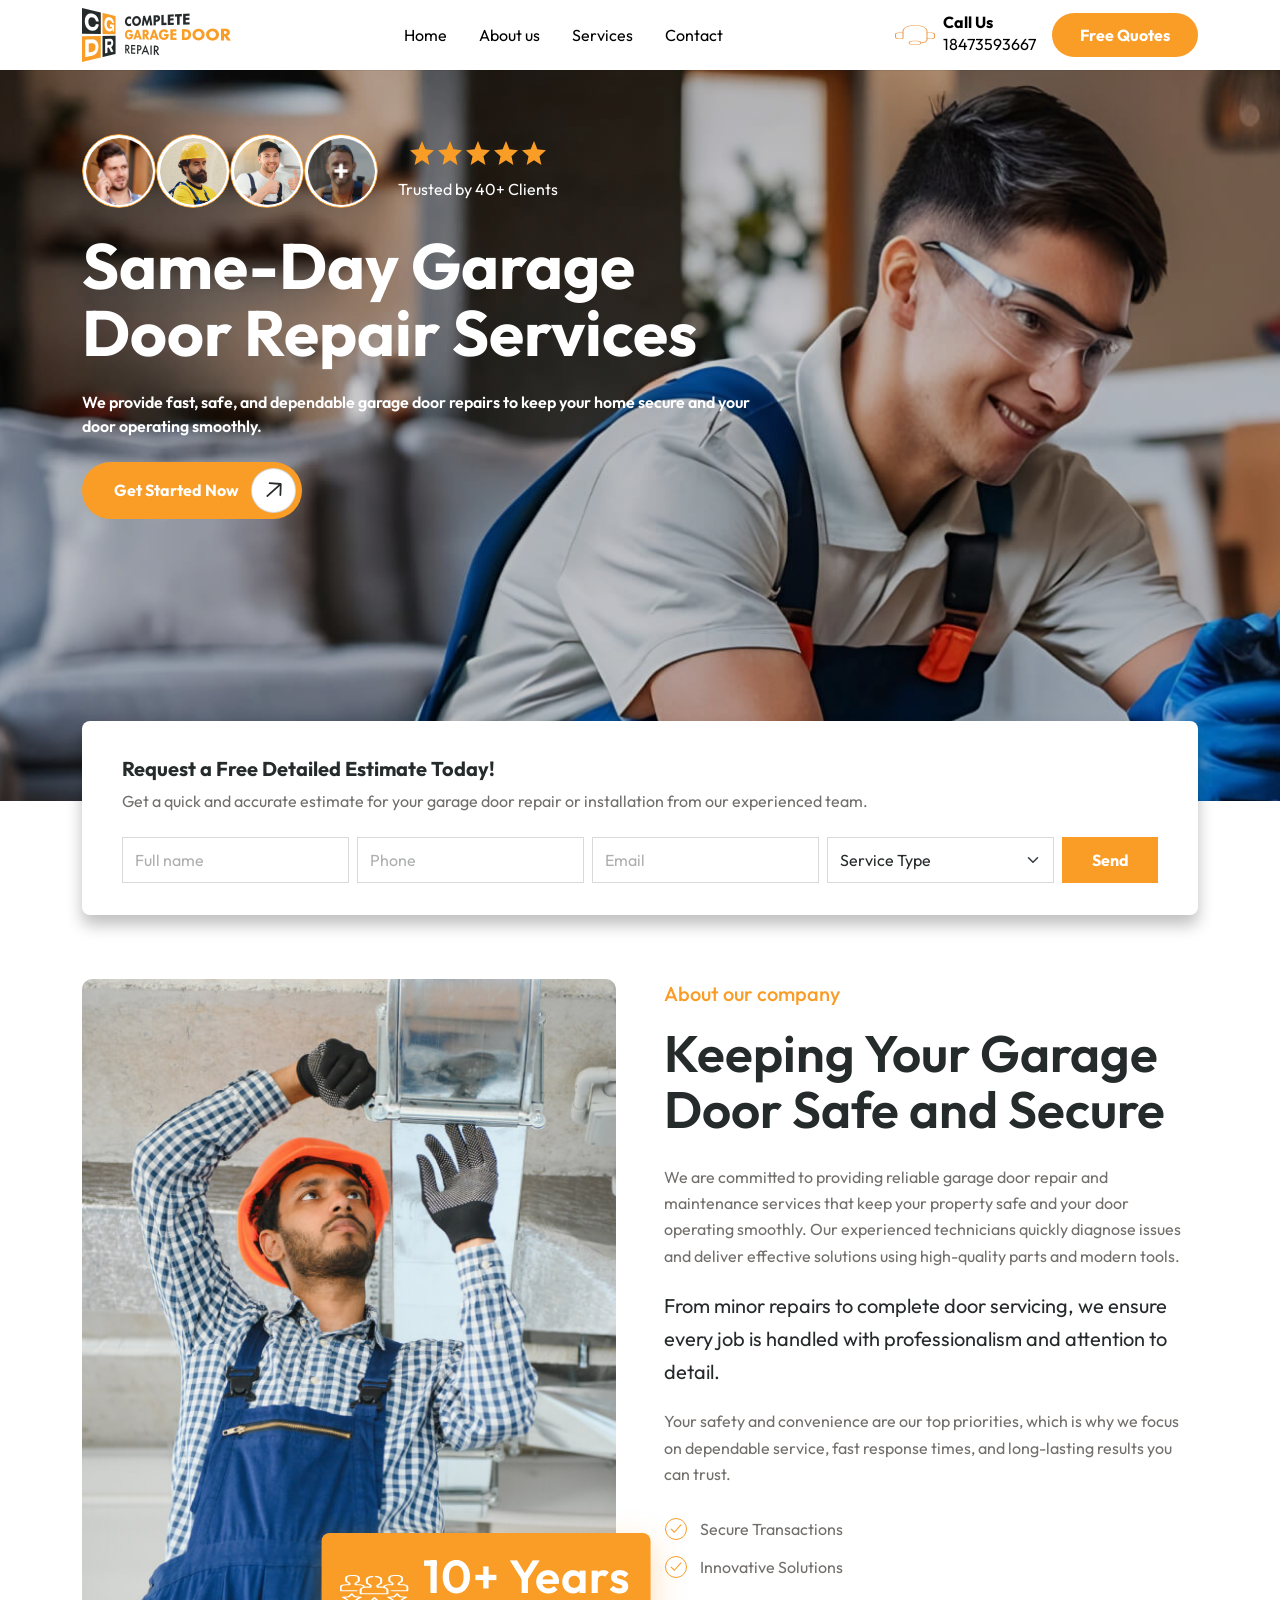
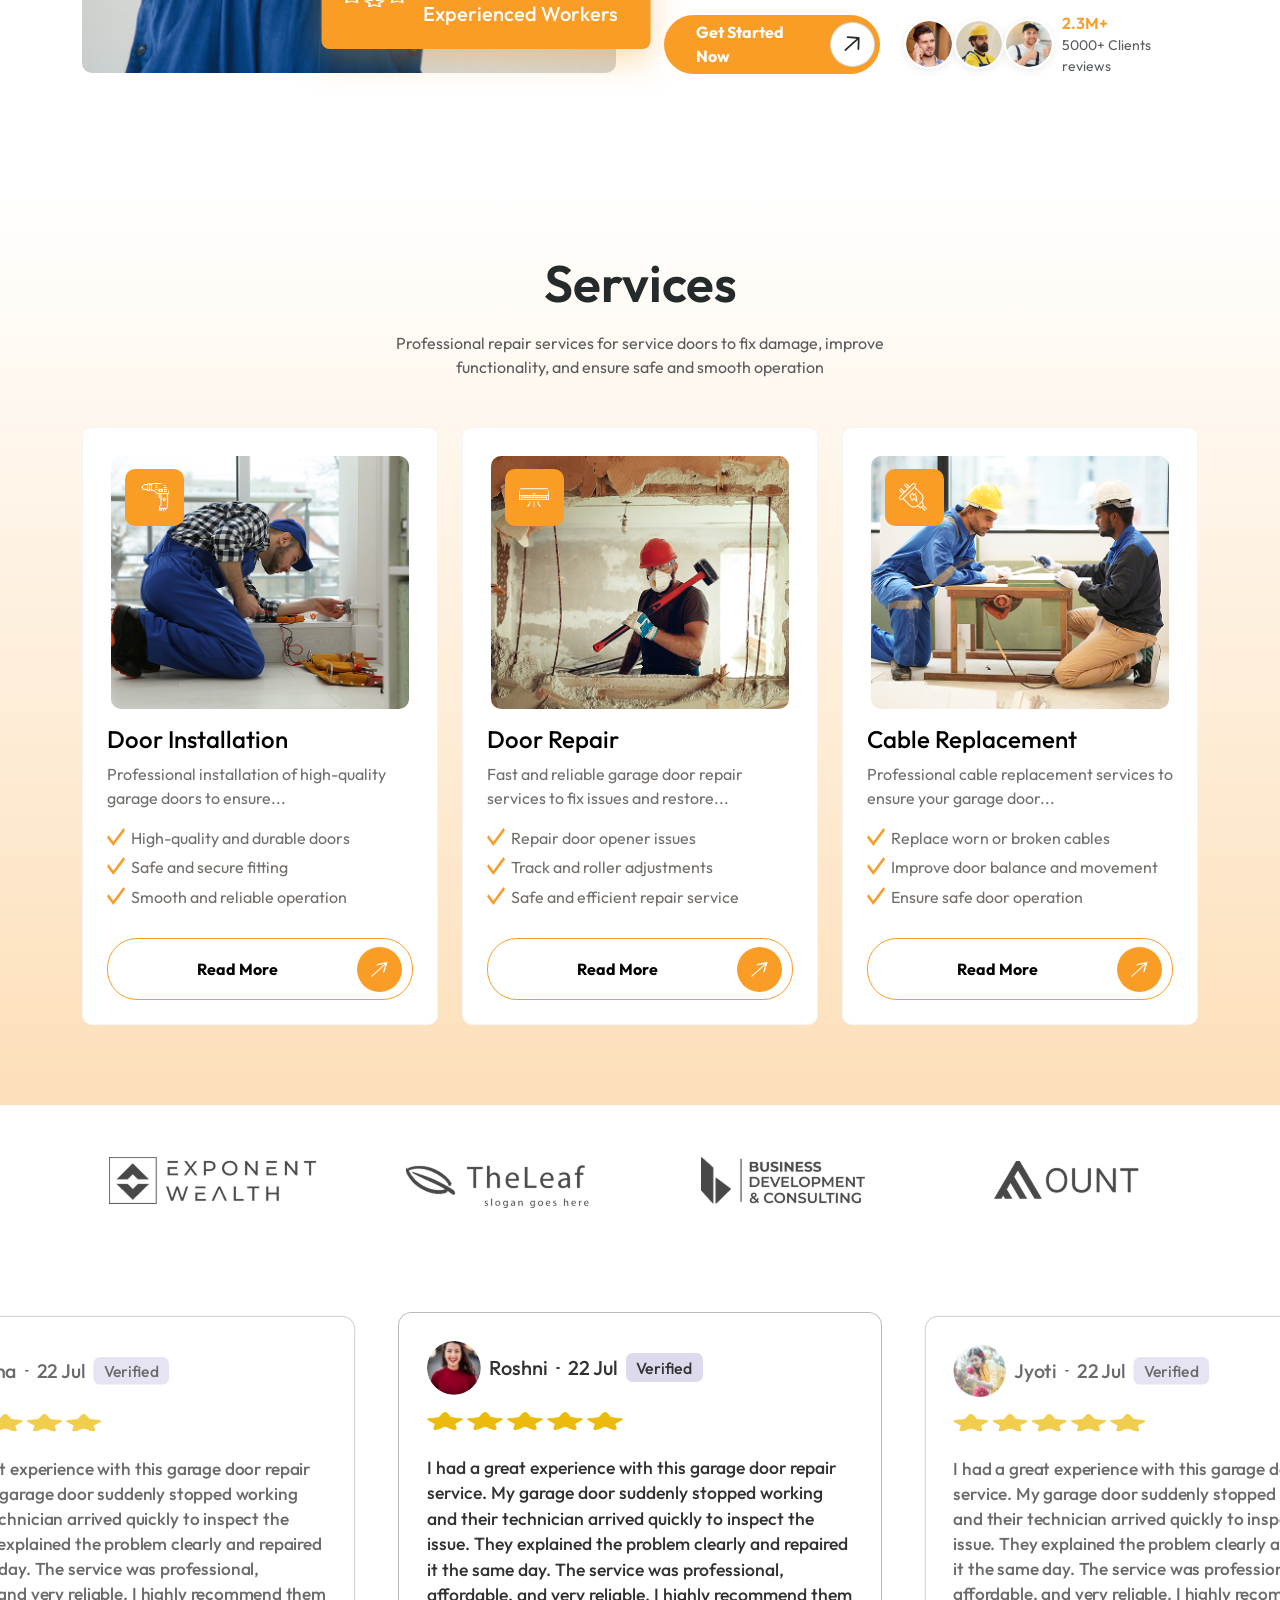
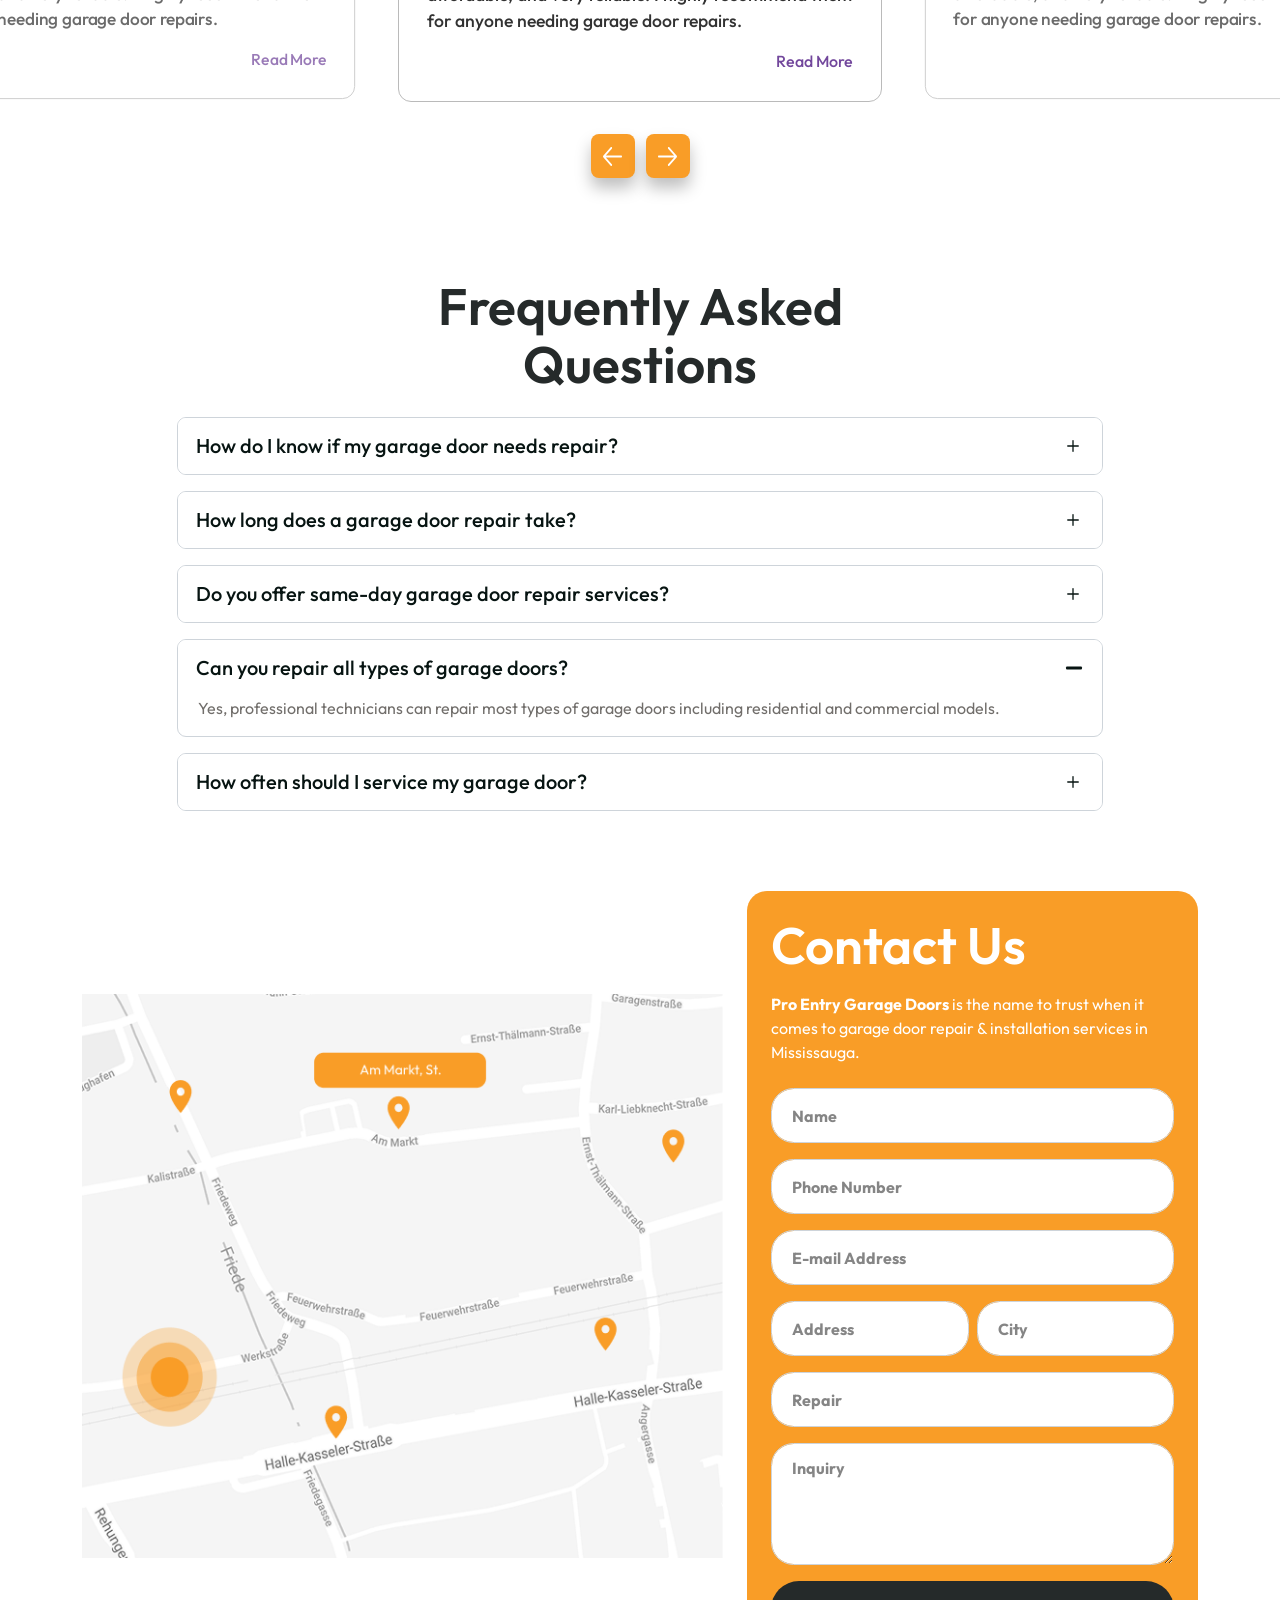
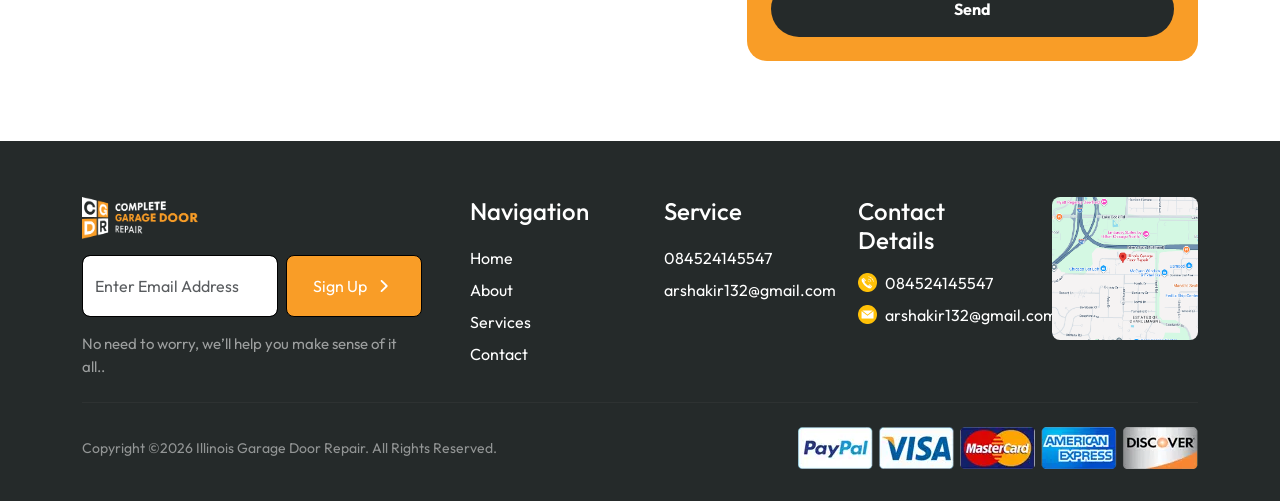
==== commit 919e58aa: "done" ====
--- a/index.html
+++ b/index.html
@@ -27,7 +27,7 @@
           <ul class="navbar-nav mx-lg-auto mb-2 mb-lg-0 align-items-lg-center">
             <li class="nav-item"><a class="nav-link" href="index.html">Home</a></li>
             <li class="nav-item"><a class="nav-link" href="about.html">About us</a></li>
-            <li class="nav-item"><a class="nav-link" href="service.html">Services</a></li>
+            <li class="nav-item"><a class="nav-link" href="services.html">Services</a></li>
             <li class="nav-item"><a class="nav-link" href="contact.html">Contact</a></li>
           </ul>
           <div class="d-flex flex-column flex-lg-row align-items-lg-center gap-3 ms-lg-3">
@@ -462,9 +462,9 @@
           <h3 class="footer-title mb-3">Navigation</h3>
           <nav class="nav flex-column">
             <a class="nav-link px-0" href="index.html">Home</a>
-            <a class="nav-link px-0" href="#about">About</a>
-            <a class="nav-link px-0" href="#services">Services</a>
-            <a class="nav-link px-0" href="#contact">Contact</a>
+            <a class="nav-link px-0" href="about.html">About</a>
+            <a class="nav-link px-0" href="services.html">Services</a>
+            <a class="nav-link px-0" href="contact.html">Contact</a>
           </nav>
         </div>
         <div class="col-6 col-lg-2">
--- a/assets/css/main.css
+++ b/assets/css/main.css
@@ -44,10 +44,9 @@
   color: var(--cg-orange);
 }
 
-.site-header .nav-link.active,
-.site-header .nav-link[aria-current="page"] {
+.site-header .nav-link.active {
   color: var(--cg-orange);
-  font-weight: 500;
+  font-weight: 600;
 }
 
 .brand-logo-img {
@@ -115,30 +114,18 @@
 }
 
 /* Hero */
-.main-hero {
-  position: relative;
-  overflow: hidden;
-  min-height: 368px;
-  /* min-height: min(85vh, 731px); */
-}
 .hero-section {
   position: relative;
   min-height: min(85vh, 731px);
   background: var(--cg-orange);
 }
 
-.main-hero-bg,
 .hero-bg {
   position: absolute;
   inset: 0;
   overflow: hidden;
 }
-.main-hero-bg img {
-  width: 100%;
-  height: 100%;
-  object-fit: cover;
-  object-position: center;
-}
+
 .hero-bg img {
   width: 100%;
   height: 115%;
@@ -150,11 +137,6 @@
   position: absolute;
   inset: 0;
   background: rgba(0, 0, 0, 0.2);
-}
-.hero-overlay-main {
-  position: absolute;
-  inset: 0;
-  background: rgba(0, 0, 0, 0.44);
 }
 
 .hero-inner {
@@ -204,52 +186,6 @@
 .hero-stars img {
   width: 24px;
   height: 24px;
-}
-.main-hero-title{
-  font-weight: 700;
-  font-size: clamp(2rem, 5vw, 4.375rem);
-  line-height: 1.05;
-  color: #fff;
-}
-
-.main-hero .hero-inner {
-  min-height: 368px;
-  display: flex;
-  align-items: center;
-  justify-content: center;
-}
-.main-hero .hero-inner .row .col-12{
-  display: flex;
-  flex-direction: column;
-  align-items: center;
-  justify-content: center;
-}
-
-.main-hero-breadcrumb {
-  color: #fff;
-  font-size: 0.8125rem;
-  font-weight: 500;
-  display: inline-flex;
-  align-items: center;
-  gap: 0.45rem;
-  border: 1px solid rgba(255, 255, 255, 0.35);
-  border-radius: 9px;
-  padding: 0.4rem 0.95rem;
-  margin-inline: auto;
-}
-
-.main-hero-breadcrumb a {
-  color: #fff;
-  text-decoration: none;
-}
-
-.main-hero-breadcrumb span {
-  opacity: 0.9;
-}
-
-.main-hero-breadcrumb .sep {
-  font-size: 0.78rem;
-  opacity: 0.8;
 }
 
 .hero-title {
@@ -389,9 +325,8 @@
 /* About */
 
 .section-about {
-  padding-top: 4.4rem;
-  padding-bottom: 6.2rem;
-  background: #f7f7f7;
+  padding-top: 4rem;
+  padding-bottom: 7rem;
 }
 
 @media (min-width: 992px) {
@@ -402,8 +337,8 @@
 
 .about-kicker {
   color: var(--cg-orange);
-  font-weight: 700;
-  font-size: 2rem;
+  font-weight: 500;
+  font-size: 1.25rem;
 }
 
 .about-title {
@@ -414,15 +349,21 @@
 }
 
 /* About column — vertical rhythm aligned with Figma */
+.section-about .about-kicker {
+  margin-bottom: 1rem;
+}
+
+.section-about .about-title {
+  margin-bottom: 1.625rem;
+}
+
 .section-about .about-body {
-  margin-bottom: 1.5rem;
+  margin-bottom: 1.875rem;
 }
 
 .section-about .about-body p {
-  margin-bottom: 0;
-  line-height: 2;
-  font-size: 1rem;
-  color: #2f2f2f;
+  margin-bottom: 1.25rem;
+  line-height: 1.65;
 }
 
 .section-about .about-body p:last-of-type {
@@ -430,392 +371,11 @@
 }
 
 .section-about .about-checklist {
-  margin-bottom: 0;
-  display: grid;
-  grid-template-columns: 1fr 1fr;
-  column-gap: 1.25rem;
-  row-gap: 0.25rem;
+  margin-bottom: 2rem;
 }
 
 .section-about .about-cta-row {
   margin-top: 0.25rem;
-}
-
-/* About page sections */
-.about-media-collage {
-  display: grid;
-  grid-template-columns: 1fr 1fr;
-  gap: 1.05rem;
-  position: relative;
-}
-
-.about-media-collage img {
-  width: 100%;
-  border-radius: 12px;
-  object-fit: cover;
-  display: block;
-}
-
-.about-media-collage__left img {
-  height: 100%;
-  min-height: 420px;
-}
-
-.about-media-collage__right {
-  display: grid;
-  gap: 1.05rem;
-}
-
-.about-media-collage__right img {
-  height: 204px;
-}
-
-.about-media-badge {
-  position: absolute;
-  left: 45%;
-  top: 52%;
-  transform: translate(-50%, -50%);
-  z-index: 2;
-  width: 116px;
-  height: 122px;
-  border-radius: 12px;
-  background: #fff;
-  border: 1px solid rgba(0, 0, 0, 0.08);
-  box-shadow: 0 14px 30px rgba(0, 0, 0, 0.12);
-  display: flex;
-  flex-direction: column;
-  justify-content: center;
-  align-items: center;
-  text-align: center;
-}
-
-.about-media-badge .value {
-  font-size: 2rem;
-  line-height: 1;
-  color: #252a2a;
-  font-weight: 500;
-}
-
-.about-media-badge .text {
-  font-size: 0.95rem;
-  line-height: 1.25;
-  color: #716e6b;
-}
-
-.section-about-company {
-  background: #f7f7f7;
-  padding: 0 0 5.5rem;
-}
-
-.about-company-copy {
-  max-width: 690px;
-}
-
-.about-company-title {
-  color: #252a2a;
-  font-weight: 500;
-  font-size: 1.125rem;
-  display: inline-flex;
-  align-items: center;
-  gap: 0.45rem;
-}
-
-.about-company-title img {
-  width: 16px;
-  height: 16px;
-  object-fit: contain;
-}
-
-.about-company-copy p {
-  font-size: 1rem;
-  line-height: 1.95;
-  color: #2f2f2f;
-  margin-bottom: 0.45rem;
-}
-
-.about-company-copy p:last-child {
-  margin-bottom: 0;
-}
-
-.about-company-media {
-  position: relative;
-  border-radius: 10px;
-  overflow: visible;
-}
-
-.about-company-media__main {
-  width: 100%;
-  height: 426px;
-  object-fit: cover;
-  border-radius: 10px;
-  display: block;
-}
-
-.about-company-media__badge {
-  position: absolute;
-  left: -22px;
-  top: 42%;
-  transform: translateY(-50%);
-  background: #fff;
-  border-radius: 8px;
-  box-shadow: 0 10px 22px rgba(0, 0, 0, 0.18);
-  padding: 0.75rem 0.95rem;
-  display: flex;
-  align-items: center;
-  gap: 0.7rem;
-}
-
-.about-company-media__badge .value {
-  color: var(--cg-orange);
-  font-size: 2.125rem;
-  font-weight: 700;
-  line-height: 1;
-}
-
-.about-company-media__badge .label {
-  color: #252a2a;
-  font-size: 1.25rem;
-  line-height: 1.15;
-  font-weight: 500;
-}
-
-.about-company-media__thumb {
-  position: absolute;
-  left: 52%;
-  bottom: -28px;
-  transform: translateX(-50%);
-  width: 168px;
-  height: 138px;
-  border-radius: 8px;
-  border: 3px solid #fff;
-  box-shadow: 0 10px 20px rgba(0, 0, 0, 0.2);
-  overflow: hidden;
-}
-
-.about-company-media__thumb img {
-  width: 100%;
-  height: 100%;
-  object-fit: cover;
-}
-
-.section-about-why {
-  background: #fff;
-  padding: 0 0 4rem;
-}
-
-.about-why-title {
-  color: #252a2a;
-  font-size: clamp(2.1rem, 4vw, 3.4rem);
-  font-weight: 600;
-  line-height: 1.16;
-  letter-spacing: -0.01em;
-}
-
-.about-why-media-stack {
-  display: grid;
-  gap: 0.75rem;
-}
-
-.about-why-media-stack__item {
-  width: 100%;
-  border-radius: 8px;
-  display: block;
-}
-
-.about-why-list {
-  list-style: none;
-  padding: 0;
-  margin: 0;
-}
-
-.about-why-list li {
-  display: flex;
-  align-items: flex-start;
-  gap: 0.5rem;
-  font-size: 0.9375rem;
-  line-height: 1.45;
-  color: var(--cg-body);
-  margin-bottom: 0.95rem;
-}
-
-.about-why-list li strong {
-  font-weight: 600;
-  color: #252a2a;
-  margin-right: 0.2rem;
-}
-
-.about-why-list li img {
-  width: 16px;
-  height: 16px;
-  margin-top: 0.3rem;
-}
-
-.section-about-why .about-cta-row {
-  margin-top: 0.9rem !important;
-}
-
-.section-about-why .about-cta-row .btn-hero-cta {
-  padding-left: 1.25rem;
-  font-size: 0.9rem;
-}
-
-.section-about-why .reviews-pill .stat {
-  font-size: 0.95rem;
-  line-height: 1.1;
-}
-
-.section-about-why .reviews-pill .small {
-  color: #252a2a !important;
-  font-size: 0.875rem;
-}
-
-.section-about-features {
-  padding-bottom: 4.75rem;
-}
-
-.about-features-banner {
-  position: relative;
-  display: grid;
-  grid-template-columns: 1fr 1.02fr;
-  min-height: 390px;
-  border-radius: 0;
-  overflow: hidden;
-}
-
-.about-features-banner__left {
-  background: var(--cg-orange);
-}
-
-.about-feature-card {
-  position: absolute;
-  left: 40%;
-  top: 50%;
-  transform: translate(-50%, -50%);
-  background: #fff;
-  border-radius: 8px;
-  box-shadow: 0 12px 22px rgba(0, 0, 0, 0.22);
-  padding: 2rem 2.15rem;
-  width: 382px;
-  max-width: calc(100% - 2rem);
-  display: grid;
-  grid-template-columns: 1fr 1fr;
-  gap: 1.6rem 1.9rem;
-  z-index: 2;
-}
-
-.about-feature-card__item {
-  display: flex;
-  flex-direction: column;
-  align-items: center;
-  gap: 0.7rem;
-  text-align: center;
-  color: #252a2a;
-  font-size: 1rem;
-  line-height: 1.3;
-  font-weight: 500;
-}
-
-.about-feature-card__icon img {
-  width: 34px;
-  height: 34px;
-  object-fit: contain;
-}
-
-.about-features-banner__right img {
-  width: 100%;
-  height: 100%;
-  object-fit: cover;
-  display: block;
-}
-
-.section-area-cover {
-  padding-bottom: 4.5rem;
-}
-
-.area-cover-map-card {
-  position: relative;
-  border-radius: 10px;
-  overflow: hidden;
-  min-height: 310px;
-}
-
-.area-cover-map-card__bg {
-  position: absolute;
-  inset: 0;
-  width: 100%;
-  height: 100%;
-  object-fit: cover;
-}
-
-.area-cover-list {
-  position: relative;
-  z-index: 1;
-  max-width: 290px;
-  background: rgba(255, 255, 255, 0.94);
-  border-radius: 8px;
-  margin: 1rem;
-  padding: 0.9rem 1rem;
-  box-shadow: 0 8px 20px rgba(0, 0, 0, 0.14);
-}
-
-.area-cover-list ul {
-  list-style: none;
-  margin: 0;
-  padding: 0;
-}
-
-.area-cover-list li {
-  font-size: 0.95rem;
-  color: #252a2a;
-  display: flex;
-  align-items: center;
-  gap: 0.45rem;
-  margin-bottom: 0.42rem;
-}
-
-.area-cover-list li:last-child {
-  margin-bottom: 0;
-}
-
-.area-cover-list li img {
-  width: 14px;
-  height: 14px;
-}
-
-.area-cover-image-card {
-  position: relative;
-  border-radius: 10px;
-  overflow: hidden;
-  min-height: 310px;
-}
-
-.area-cover-image-card > img {
-  width: 100%;
-  height: 100%;
-  object-fit: cover;
-  display: block;
-}
-
-.area-cover-image-card__overlay {
-  position: absolute;
-  inset: 0;
-  background: linear-gradient(180deg, rgba(0, 0, 0, 0.18) 0%, rgba(0, 0, 0, 0.52) 100%);
-}
-
-.area-cover-image-card__link {
-  position: absolute;
-  left: 1rem;
-  bottom: 1rem;
-  z-index: 1;
-  color: #fff;
-  text-decoration: none;
-  display: inline-flex;
-  align-items: center;
-  gap: 0.75rem;
-}
-
-.area-cover-image-card__link:hover {
-  color: #fff;
 }
 
 .about-media {
@@ -893,8 +453,8 @@
 
 /* Figma: thin orange circle + thin orange check, white fill (single SVG asset) */
 .section-about .check-ic-circled {
-  width: 16px;
-  height: 16px;
+  width: 24px;
+  height: 24px;
   flex-shrink: 0;
   display: block;
   object-fit: contain;
@@ -902,14 +462,11 @@
 
 .section-about .check-row {
   gap: 0.75rem;
+  margin-bottom: 0.875rem;
+}
+
+.section-about .check-row:last-child {
   margin-bottom: 0;
-  align-items: center;
-}
-
-.section-about .check-row span {
-  font-size: 1rem;
-  color: #252a2a;
-  font-weight: 400;
 }
 
 .about-body p {
@@ -976,6 +533,7 @@
   height: 253px;
   object-fit: cover;
   border-radius: 10px;
+  transition: transform 0.45s ease;
 }
 
 .service-card .icon-badge {
@@ -989,12 +547,27 @@
   display: flex;
   align-items: center;
   justify-content: center;
+  transition: transform 0.35s ease, box-shadow 0.35s ease;
 }
 
 .service-card .icon-badge img {
   width: 30px;
   height: 30px;
   object-fit: contain;
+  transition: transform 0.35s ease;
+}
+
+.service-card:hover .thumb img {
+  transform: scale(1.04);
+}
+
+.service-card:hover .icon-badge {
+  transform: translateY(-2px);
+  box-shadow: 0 10px 20px rgba(249, 157, 39, 0.35);
+}
+
+.service-card:hover .icon-badge img {
+  transform: scale(1.08);
 }
 
 .service-card h3 {
@@ -1044,7 +617,7 @@
   font-size: 1rem;
   color: #000;
   text-decoration: none;
-  transition: background 0.25s ease, color 0.25s ease;
+  transition: background 0.25s ease, color 0.25s ease, box-shadow 0.25s ease, transform 0.25s ease;
 }
 
 .btn-read-more__label {
@@ -1055,6 +628,8 @@
 .btn-read-more:hover {
   background: rgba(249, 157, 39, 0.08);
   color: #000;
+  box-shadow: 0 8px 16px rgba(249, 157, 39, 0.22);
+  transform: translateY(-1px);
 }
 
 .btn-read-more .arrow-circle {
@@ -1066,6 +641,7 @@
   align-items: center;
   justify-content: center;
   flex-shrink: 0;
+  transition: transform 0.25s ease, box-shadow 0.25s ease;
 }
 
 .btn-read-more .arrow-circle img {
@@ -1075,897 +651,21 @@
   object-fit: contain;
   transform: rotate(-42deg);
   transform-origin: center center;
-}
-
-/* Services page */
-.service-page .main-hero {
-  min-height: 330px;
-}
-
-.service-page .main-hero .hero-inner {
-  min-height: 330px;
-}
-
-.service-page .section-service-grid {
-  padding: 4.25rem 0 4.75rem;
-  background: #fef2de;
-}
-
-.service-page .section-service-grid .section-title {
-  font-weight: 600;
-  font-size: clamp(2rem, 4vw, 3rem);
-  color: #252a2a;
-}
-
-.service-grid-subtitle {
-  max-width: 64rem;
-  font-size: 0.8125rem;
-  color: #716e6b;
-  line-height: 1.45;
-}
-
-.service-page .service-card-compact .thumb img {
-  height: 196px;
-  border-radius: 14px;
-}
-
-.service-page .service-card-compact .icon-badge {
-  width: 28px;
-  height: 28px;
-  left: 0.85rem;
-  top: 0.85rem;
-  border-radius: 50%;
-}
-
-.service-page .service-card-compact .icon-badge img {
-  width: 15px;
-  height: 15px;
-}
-
-.service-page .service-card-compact h3 {
-  font-size: 1.75rem;
-  line-height: 1.2;
-  font-weight: 500;
-  white-space: nowrap;
-  overflow: hidden;
-  text-overflow: ellipsis;
-  display: block;
-  width: 100%;
-}
-
-.service-page .service-card-compact .excerpt {
-  font-size: 1rem;
-  line-height: 1.5;
-  margin-bottom: 1rem !important;
-  display: -webkit-box;
-  -webkit-box-orient: vertical;
-  -webkit-line-clamp: 3;
-  line-clamp: 3;
-  overflow: hidden;
-}
-
-.service-page .service-card-compact .btn-read-more {
-  padding: 0.28rem 0.28rem 0.28rem 1.2rem;
-  font-size: 1.05rem;
-  border-radius: 30px;
-  border-width: 1px;
-  min-height: 44px;
-}
-
-.service-page .service-card-compact .btn-read-more .arrow-circle {
-  width: 24px;
-  height: 24px;
-}
-
-.service-page .service-card-compact .btn-read-more .arrow-circle img {
-  width: 11px;
-  height: 11px;
-}
-
-.service-page .service-card-compact {
-  border: 1px solid #d8d8d8;
-  border-radius: 10px;
-  box-shadow: 0 4px 12px rgba(0, 0, 0, 0.12);
-  padding: 1rem !important;
-  background: #f8f8f8;
-}
-
-.service-page .service-card-compact:hover {
-  transform: translateY(-4px);
-  box-shadow: 0 10px 24px rgba(0, 0, 0, 0.16);
-}
-
-.service-page .section-common-problems {
-  padding: 1.25rem 0 4.25rem;
-}
-
-.service-page .common-problems-collage {
-  position: relative;
-  min-height: 360px;
-}
-
-.service-page .common-problems-collage__main {
-  width: 72%;
-  height: 305px;
-  object-fit: cover;
-  border-radius: 8px;
-  display: block;
-}
-
-.service-page .common-problems-collage__sub {
-  position: absolute;
-  left: 42%;
-  bottom: -8px;
-  width: 48%;
-  height: 126px;
-  object-fit: cover;
-  border-radius: 8px;
-  border: 3px solid #fff;
-  box-shadow: 0 10px 20px rgba(0, 0, 0, 0.18);
-}
-
-.service-page .common-problems-kicker {
-  font-size: 0.75rem;
-  color: #252a2a;
-  display: inline-flex;
-  align-items: center;
-  gap: 0.35rem;
-}
-
-.service-page .common-problems-kicker img {
-  width: 14px;
-  height: 14px;
-}
-
-.service-page .section-common-problems .section-title {
-  font-weight: 600;
-  font-size: clamp(2rem, 4vw, 3rem);
-  color: #252a2a;
-  line-height: 1.12;
-}
-
-.problem-check-list {
-  list-style: none;
-  padding: 0;
-  margin: 0;
-}
-
-.problem-check-list li {
-  display: flex;
-  align-items: flex-start;
-  gap: 0.55rem;
-  margin-bottom: 0.75rem;
-  color: #252a2a;
-  font-size: 0.88rem;
-  line-height: 1.35;
-}
-
-.problem-check-list li img {
-  width: 14px;
-  height: 14px;
-  margin-top: 0.14rem;
-}
-
-.service-page .section-service-estimate {
-  padding: 0 0 4rem;
-}
-
-.service-page .btn-problem-cta {
-  font-size: 0.8rem;
-  padding: 0.2rem 0.25rem 0.2rem 0.95rem;
-}
-
-.service-page .btn-problem-cta .cta-icon {
-  width: 28px;
-  height: 28px;
-  margin-left: 0.45rem;
-}
-
-.service-page .btn-problem-cta .cta-icon img {
-  width: 11px;
-  height: 11px;
-}
-
-.service-page .service-quote-banner {
-  position: relative;
-  display: grid;
-  grid-template-columns: 53% 47%;
-  border-radius: 0;
-  overflow: hidden;
-  min-height: 324px;
-}
-
-.service-page .service-quote-banner__media img {
-  width: 100%;
-  height: 100%;
-  min-height: 324px;
-  object-fit: cover;
-  object-position: center left;
-}
-
-.service-page .service-quote-banner__form-wrap {
-  position: relative;
-  background: #cf7f13;
-}
-
-.service-page .service-quote-banner__form-wrap::before {
-  content: "";
-  position: absolute;
-  left: -34px;
-  top: -22px;
-  width: 64px;
-  height: 132%;
-  background: #fff;
-  transform: rotate(16deg);
-  transform-origin: center;
-  z-index: 0;
-}
-
-.service-page .service-quote-banner__overlay {
-  position: absolute;
-  inset: 0;
-  background: linear-gradient(0deg, rgba(249, 157, 39, 0.83), rgba(249, 157, 39, 0.83)),
-    url("../imgs/about-us/background-image.png") center center/cover no-repeat;
-}
-
-.service-page .service-quote-form {
-  position: relative;
-  z-index: 1;
-  padding: 1.15rem 1.1rem 1rem 1.35rem;
-  color: #fff;
-  max-width: 306px;
-}
-
-.service-page .service-quote-form .quote-kicker {
-  font-size: 0.6rem;
-  text-transform: uppercase;
-  letter-spacing: 0.08em;
-  opacity: 0.95;
-}
-
-.service-page .service-quote-form h2 {
-  font-size: 2.65rem;
-  line-height: 1.06;
-  font-weight: 700;
-}
-
-.service-page .service-quote-form .form-control {
-  border: 0;
-  border-radius: 3px;
-  min-height: 28px;
-  padding: 0.35rem 0.55rem;
-  font-size: 0.68rem;
-}
-
-.service-page .service-quote-form textarea.form-control {
-  min-height: 62px;
-  resize: none;
-}
-
-.service-page .btn-submit-quote {
-  width: 100%;
-  border: 0;
-  border-radius: 3px;
-  background: #fff;
-  color: #8c8c8c;
-  font-size: 0.58rem;
-  font-weight: 600;
-  letter-spacing: 0.08em;
-  text-transform: uppercase;
-  min-height: 27px;
-  box-shadow: 0 1px 2px rgba(0, 0, 0, 0.08);
-}
-
-.service-page .btn-submit-quote:hover {
-  background: #f8f8f8;
-  color: #7f7f7f;
-}
-
-.service-detail-page .main-hero,
-.service-detail-page .main-hero .hero-inner {
-  min-height: 300px;
-}
-
-.service-detail-page {
-  background: #f6f6f6;
-}
-
-.service-detail-page .section-service-detail-intro,
-.service-detail-page .section-service-detail-problems,
-.service-detail-page .section-service-detail-assist {
-  padding: 4.6rem 0;
-}
-
-.service-detail-page .section-service-detail-problems,
-.service-detail-page .section-service-detail-assist {
-  padding-top: 1.5rem;
-}
-
-.service-detail-page .section-service-detail-assist {
-  background: #fff;
-  padding-top: 2.4rem;
-}
-
-.section-service-detail-assist .service-detail-title {
-  font-size: clamp(2.2rem, 3.4vw, 3.3rem);
-  line-height: 1.12;
-  letter-spacing: -0.02em;
-}
-
-.section-service-detail-assist .service-detail-copy {
-  max-width: 560px;
-  font-size: 0.95rem;
-  line-height: 1.56;
-}
-
-.service-detail-kicker {
-  font-size: 0.78rem;
-  letter-spacing: 0.08em;
-  text-transform: uppercase;
-  color: #f9a236;
-  font-weight: 700;
-}
-
-.service-detail-title {
-  color: #252a2a;
-  font-size: clamp(2.05rem, 4vw, 3.35rem);
-  line-height: 1.18;
-  font-weight: 600;
-  letter-spacing: -0.015em;
-}
-
-.service-detail-copy {
-  color: #4f4f4f;
-  font-size: 0.9rem;
-  line-height: 1.62;
-  max-width: 620px;
-}
-
-.btn-service-detail-cta {
-  border: 0;
-  background: #f9a236;
-  color: #fff;
-  border-radius: 5px;
-  min-height: 43px;
-  padding: 0.55rem 0.55rem 0.55rem 1.35rem;
-  display: inline-flex;
-  align-items: center;
-  gap: 0.6rem;
-  font-weight: 600;
-  font-size: 0.74rem;
-  letter-spacing: 0.09em;
-  text-transform: uppercase;
-  text-decoration: none;
-}
-
-.btn-service-detail-cta .cta-icon {
-  width: 27px;
-  height: 27px;
-  border-radius: 50%;
-  background: #fff;
-  display: inline-flex;
-  align-items: center;
-  justify-content: center;
-}
-
-.btn-service-detail-cta .cta-icon img {
-  width: 10px;
-  height: 10px;
-}
-
-.btn-service-detail-cta:hover {
-  background: #eb941f;
-  color: #fff;
-}
-
-.service-detail-main-media {
-  position: relative;
-  border-radius: 0;
-  overflow: visible;
-  max-width: 430px;
-  margin-left: auto;
-}
-
-.service-detail-main-media img {
-  width: 100%;
-  height: 322px;
-  object-fit: cover;
-  display: block;
-}
-
-.service-detail-main-media__note {
-  position: absolute;
-  left: -26px;
-  bottom: 12px;
-  width: 237px;
-  height: 157px;
-  background: #fff;
-  border-radius: 8px;
-  box-shadow: 0 12px 32px -4px rgba(91, 64, 61, 0.08);
-  padding: 18px 16px;
-  display: flex;
-  flex-direction: column;
-  justify-content: flex-start;
-  gap: 18px;
-}
-
-.service-detail-main-media__note-label {
-  display: block;
-  font-size: 16px;
-  color: #f9a236;
-  text-transform: none;
-  letter-spacing: 0;
-  font-weight: 400;
-  line-height: 1;
-}
-
-.service-detail-main-media__note span {
-  color: #252a2a;
-  display: block;
-  font-size: 16px;
-  font-weight: 400;
-  line-height: 1;
-}
-
-.service-detail-problems__image {
-  width: 100%;
-  height: 428px;
-  object-fit: cover;
-  border-radius: 10px;
-}
-
-.service-detail-problem-list {
-  list-style: none;
-  margin: 0;
-  padding: 0;
-  max-width: 620px;
-}
-
-.service-detail-problem-list li {
-  display: flex;
-  align-items: flex-start;
-  gap: 0.55rem;
-  margin-bottom: 0.78rem;
-  color: #333;
-  font-size: 0.86rem;
-  line-height: 1.48;
-}
-
-.service-detail-problem-list li p {
-  margin: 0;
-  max-width: 575px;
-}
-
-.service-detail-problem-list li strong {
-  color: #252a2a;
-  font-weight: 800;
-}
-
-.service-detail-problem-list li img {
-  width: 14px;
-  height: 14px;
-  margin-top: 0.18rem;
-}
-
-.service-detail-assist-list {
-  display: grid;
-  gap: 1.05rem;
-}
-
-.service-detail-assist-list__item {
-  display: grid;
-  grid-template-columns: 36px 1fr;
-  gap: 0.78rem;
-  align-items: start;
-}
-
-.service-detail-assist-list__num {
-  width: 32px;
-  height: 32px;
-  border: 1.5px solid #f9a236;
-  border-radius: 8px;
-  color: #f9a236;
-  font-size: 0.7rem;
-  font-weight: 700;
-  letter-spacing: 0.02em;
-  display: inline-flex;
-  align-items: center;
-  justify-content: center;
-  margin-top: 0.2rem;
-}
-
-.service-detail-assist-list__item h3 {
-  margin: 0 0 0.22rem;
-  color: #252a2a;
-  font-size: 1.9rem;
-  font-weight: 600;
-  line-height: 1.18;
-}
-
-.service-detail-assist-list__item p {
-  margin: 0;
-  color: #5b5b5b;
-  font-size: 0.84rem;
-  line-height: 1.43;
-  max-width: 485px;
-}
-
-.service-detail-assist-media-grid {
-  max-width: 382px;
-  margin-left: auto;
-  display: flex;
-  gap: 8px;
-}
-
-.service-detail-assist-media-grid__col {
-  flex: 1 1 0;
-  display: flex;
-  flex-direction: column;
-  gap: 8px;
-}
-
-.service-detail-assist-media-grid__photo-main {
-  width: 100%;
-  height: 146px;
-  border-radius: 6px;
-  object-fit: cover;
-  object-position: center;
-  filter: grayscale(100%);
-  display: block;
-}
-
-.service-detail-assist-media-grid__photo-sub {
-  width: 100%;
-  height: 124px;
-  border-radius: 6px;
-  object-fit: cover;
-  object-position: center;
-  filter: grayscale(100%);
-  display: block;
-}
-
-.service-detail-assist-media-grid__badge {
-  background: #f9a236;
-  color: #fff;
-  border-radius: 6px;
-  padding: 10px 14px;
-  display: flex;
-  flex-direction: column;
-  justify-content: center;
-  min-height: 56px;
-}
-
-.service-detail-assist-media-grid__badge--top,
-.service-detail-assist-media-grid__badge--bottom {
-  min-height: 56px;
-}
-
-.service-detail-assist-media-grid__photo-main--figma {
-  object-position: 76% 66%;
-}
-
-.service-detail-assist-media-grid__photo-sub--figma {
-  object-position: 84% 79%;
-}
-
-.service-detail-assist-media-grid__badge strong {
-  display: block;
-  font-size: 16px;
-  line-height: 1;
-  font-weight: 700;
-}
-
-.service-detail-assist-media-grid__badge span {
-  display: block;
-  margin-top: 5px;
-  text-transform: uppercase;
-  letter-spacing: 0.06em;
-  font-size: 7px;
-  line-height: 1.15;
-  font-weight: 700;
-}
-
-.service-detail-page .section-service-estimate {
-  padding: 0 0 4rem;
-}
-
-.service-detail-page .service-quote-banner {
-  position: relative;
-  display: grid;
-  grid-template-columns: 53% 47%;
-  border-radius: 0;
-  overflow: hidden;
-  min-height: 324px;
-}
-
-.service-detail-page .service-quote-banner__media img {
-  width: 100%;
-  height: 100%;
-  min-height: 324px;
-  object-fit: cover;
-  object-position: center left;
-}
-
-.service-detail-page .service-quote-banner__form-wrap {
-  position: relative;
-  background: #cf7f13;
-}
-
-.service-detail-page .service-quote-banner__form-wrap::before {
-  content: "";
-  position: absolute;
-  left: -34px;
-  top: -22px;
-  width: 64px;
-  height: 132%;
-  background: #fff;
-  transform: rotate(16deg);
-  transform-origin: center;
-  z-index: 0;
-}
-
-.service-detail-page .service-quote-banner__overlay {
-  position: absolute;
-  inset: 0;
-  background: linear-gradient(0deg, rgba(249, 157, 39, 0.83), rgba(249, 157, 39, 0.83)),
-    url("../imgs/about-us/background-image.png") center center/cover no-repeat;
-}
-
-.service-detail-page .service-quote-form {
-  position: relative;
-  z-index: 1;
-  padding: 1.15rem 1.1rem 1rem 1.35rem;
-  color: #fff;
-  max-width: 306px;
-}
-
-.service-detail-page .service-quote-form .quote-kicker {
-  font-size: 0.6rem;
-  text-transform: uppercase;
-  letter-spacing: 0.08em;
-  opacity: 0.95;
-}
-
-.service-detail-page .service-quote-form h2 {
-  font-size: 2.65rem;
-  line-height: 1.06;
-  font-weight: 700;
-}
-
-.service-detail-page .service-quote-form .form-control {
-  border: 0;
-  border-radius: 3px;
-  min-height: 28px;
-  padding: 0.35rem 0.55rem;
-  font-size: 0.68rem;
-}
-
-.service-detail-page .service-quote-form textarea.form-control {
-  min-height: 62px;
-  resize: none;
-}
-
-.service-detail-page .btn-submit-quote {
-  width: 100%;
-  border: 0;
-  border-radius: 3px;
-  background: #fff;
-  color: #8c8c8c;
-  font-size: 0.58rem;
-  font-weight: 600;
-  letter-spacing: 0.08em;
-  text-transform: uppercase;
-  min-height: 27px;
-  box-shadow: 0 1px 2px rgba(0, 0, 0, 0.08);
-}
-
-.service-detail-page .btn-submit-quote:hover {
-  background: #f8f8f8;
-  color: #7f7f7f;
-}
-
-.contact-page .main-hero,
-.contact-page .main-hero .hero-inner {
-  min-height: 300px;
-}
-
-.section-contact-page-main {
-  background: #f6f6f6;
-  padding-bottom: 4rem;
-}
-
-.contact-page-map-wrap {
-  height: 325px;
-  overflow: hidden;
-}
-
-.contact-page-map-wrap img {
-  width: 100%;
-  height: 100%;
-  object-fit: cover;
-}
-
-.contact-page-form-shell {
-  position: relative;
-  margin-top: -42px;
-  margin-bottom: 2rem;
-}
-
-.contact-page-form-badge {
-  position: absolute;
-  left: 50%;
-  transform: translateX(-50%);
-  top: -16px;
-  z-index: 2;
-  background: #fff;
-  border-radius: 3px;
-  border: 1px solid #f2f2f2;
-  box-shadow: 0 6px 14px rgba(0, 0, 0, 0.08);
-  padding: 0.48rem 0.85rem;
-  font-size: 0.64rem;
-  line-height: 1;
-  letter-spacing: 0.06em;
-  font-weight: 700;
-  color: #f99d27;
-  display: inline-flex;
-  align-items: center;
-  gap: 0.3rem;
-  white-space: nowrap;
-}
-
-.contact-page-form-badge img {
-  width: 12px;
-  height: 12px;
-}
-
-.contact-page-form-card {
-  background: #fff;
-  border-radius: 0;
-  border: 1px solid #e8e8e8;
-  box-shadow: 0 8px 22px rgba(0, 0, 0, 0.08);
-  max-width: 880px;
-  margin: 0 auto;
-  padding: 1.1rem 1.3rem 1rem;
-}
-
-.contact-page-form-head {
-  display: flex;
-  justify-content: space-between;
-  align-items: center;
-  gap: 1rem;
-  margin-bottom: 0.85rem;
-}
-
-.contact-page-kicker {
-  font-size: 0.63rem;
-  font-weight: 600;
-  letter-spacing: 0.04em;
-  color: #f99d27;
-  display: inline-flex;
-  align-items: center;
-  gap: 0.28rem;
-  text-transform: uppercase;
-}
-
-.contact-page-kicker img {
-  width: 11px;
-  height: 11px;
-}
-
-.contact-page-form-card .form-control {
-  border-radius: 0;
-  border: 1px solid #e4e4e4;
-  min-height: 33px;
-  padding: 0.38rem 0.6rem;
-  font-size: 0.66rem;
-  color: #676767;
-}
-
-.contact-page-form-card select.form-control {
-  appearance: none;
-  background-image: linear-gradient(45deg, transparent 50%, #9b9b9b 50%), linear-gradient(135deg, #9b9b9b 50%, transparent 50%);
-  background-position: calc(100% - 12px) 48%, calc(100% - 8px) 48%;
-  background-size: 4px 4px, 4px 4px;
-  background-repeat: no-repeat;
-}
-
-.contact-page-form-card textarea.form-control {
-  min-height: 78px;
-  resize: vertical;
-}
-
-.contact-page-btn-submit {
-  min-width: 115px;
-  min-height: 30px;
-  border-radius: 0;
-  background: #f99d27;
-  color: #fff;
-  border: 0;
-  font-size: 0.52rem;
-  letter-spacing: 0.06em;
-  font-weight: 700;
-  padding: 0.42rem 0.8rem;
-}
-
-.contact-page-btn-submit:hover {
-  background: #ec941f;
-  color: #fff;
-}
-
-.contact-page-info-grid {
-  display: grid;
-  grid-template-columns: repeat(3, minmax(0, 1fr));
-  gap: 1rem;
-  max-width: 880px;
-  margin: 0 auto 1.15rem;
-}
-
-.contact-page-info-card {
-  background: #fff;
-  border: 1px solid #ececec;
-  box-shadow: 0 6px 16px rgba(0, 0, 0, 0.08);
-  text-align: center;
-  padding: 1.1rem 1rem 0.95rem;
-}
-
-.contact-page-info-icon {
-  width: 55px;
-  height: 55px;
-  border-radius: 50%;
-  border: 1px dashed #f6c884;
-  background: #fff;
-  margin: -26px auto 0.7rem;
-  display: flex;
-  align-items: center;
-  justify-content: center;
-}
-
-.contact-page-info-icon svg {
-  width: 21px;
-  height: 21px;
-  fill: #f99d27;
-}
-
-.contact-page-info-card h3 {
-  margin: 0 0 0.35rem;
-  color: #252a2a;
-  font-size: 1.45rem;
-  line-height: 1.1;
-  font-weight: 600;
-}
-
-.contact-page-info-card p {
-  margin: 0;
-  color: #6e6e6e;
-  font-size: 0.66rem;
-  line-height: 1.35;
-}
-
-.contact-page-office-hours {
-  text-align: center;
-  color: #4e4e4e;
-  font-size: 0.68rem;
-  font-weight: 600;
-}
-
-.contact-page-trust-strip {
-  max-width: 630px;
-  margin: 0 auto;
-  background: #fff;
-  border: 1px solid #efefef;
-  padding: 0.8rem 1rem;
-  display: grid;
-  grid-template-columns: repeat(4, minmax(0, 1fr));
-  align-items: center;
-  gap: 0.95rem;
-}
-
-.contact-page-trust-strip img {
-  max-width: 100%;
-  max-height: 34px;
-  object-fit: contain;
-  margin: 0 auto;
-  display: block;
+  transition: transform 0.25s ease;
+}
+
+.btn-read-more:hover .arrow-circle {
+  transform: scale(1.04);
+  box-shadow: 0 8px 14px rgba(249, 157, 39, 0.35);
+}
+
+.btn-read-more:hover .arrow-circle img {
+  transform: rotate(-42deg) translateX(2px);
+}
+
+.btn-read-more:focus-visible {
+  outline: 2px solid var(--cg-orange);
+  outline-offset: 2px;
 }
 
 /* Partners */
@@ -2261,6 +961,7 @@
   inset: 0;
   width: 100%;
   height: 100%;
+  object-fit: contain;
   object-position: center;
 }
 
@@ -2464,636 +1165,2151 @@
   animation-delay: 0.28s;
 }
 
+/* About page — vertical rhythm (Figma-aligned section gaps) */
+.page-about {
+  --about-section-y: clamp(3.75rem, 6vw, 6.25rem);
+  --about-hero-pad-y: clamp(4.5rem, 8vw, 6rem);
+}
+
+.page-about .section-contact {
+  padding-top: var(--about-section-y);
+}
+
+@media (max-width: 575.98px) {
+  .page-about {
+    --about-section-y: clamp(2.75rem, 9vw, 3.75rem);
+  }
+}
+
+.about-page-hero {
+  position: relative;
+  min-height: min(56vh, 480px);
+  display: flex;
+  align-items: center;
+  justify-content: center;
+  padding: var(--about-hero-pad-y) 0 calc(var(--about-hero-pad-y) + 0.5rem);
+}
+
+.about-page-hero__bg {
+  position: absolute;
+  inset: 0;
+  overflow: hidden;
+}
+
+.about-page-hero__bg img {
+  width: 100%;
+  height: 115%;
+  object-fit: cover;
+  object-position: center;
+}
+
+.about-page-hero__overlay {
+  position: absolute;
+  inset: 0;
+  background: rgba(0, 0, 0, 0.44);
+}
+
+.about-page-hero__inner {
+  z-index: 1;
+}
+
+.about-page-hero__title {
+  font-weight: 700;
+  font-size: clamp(2.5rem, 6vw, 4.375rem);
+  line-height: 1.05;
+  color: #fff;
+}
+
+.about-breadcrumb {
+  border: 1px solid rgba(255, 255, 255, 0.28);
+  border-radius: 10px;
+  background: rgba(0, 0, 0, 0.12);
+  backdrop-filter: blur(4px);
+}
+
+.about-breadcrumb__link {
+  color: #bdbdbd;
+  text-decoration: none;
+  font-weight: 600;
+  font-size: 1rem;
+  transition: color 0.2s ease;
+}
+
+.about-breadcrumb__link:hover {
+  color: #fff;
+}
+
+.about-breadcrumb__sep {
+  display: inline-flex;
+  align-items: center;
+  opacity: 0.85;
+}
+
+.about-breadcrumb__chev {
+  display: block;
+  transform: rotate(-42deg);
+  filter: brightness(0) invert(1);
+  opacity: 0.9;
+}
+
+.about-breadcrumb__current {
+  color: #fff;
+  font-weight: 600;
+  font-size: 1rem;
+}
+
+.section-about-page-intro {
+  position: relative;
+  z-index: 2;
+  padding-top: var(--about-section-y);
+  padding-bottom: var(--about-section-y);
+  background: #fff;
+}
+
+.about-page-collage {
+  position: relative;
+  /* Figma: stacked images ~451px + 48px offset + ~456px → total footprint ~504px+ */
+  min-height: clamp(26rem, 78vw, 31.5rem);
+  max-width: 520px;
+  margin-left: auto;
+  margin-right: auto;
+}
+
+.about-page-collage__img {
+  border-radius: 15px;
+  overflow: hidden;
+  box-shadow: 0 16px 40px rgba(0, 0, 0, 0.12);
+}
+
+.about-page-collage__img img {
+  width: 100%;
+  height: 100%;
+  object-fit: cover;
+  display: block;
+}
+
+.about-page-collage__img--primary {
+  position: relative;
+  width: 72%;
+  max-width: 254px;
+  z-index: 1;
+  aspect-ratio: 254 / 451;
+}
+
+.about-page-collage__img--secondary {
+  position: absolute;
+  right: 0;
+  top: 3rem;
+  width: 72%;
+  max-width: 254px;
+  z-index: 2;
+  aspect-ratio: 254 / 456;
+}
+
+/* Badge: vertically + horizontally centered in collage (Figma: at image junction) */
+.about-page-badge {
+  position: absolute;
+  left: 47%;
+  top: 50%;
+  transform: translate(-50%, -50%);
+  z-index: 3;
+  background: #fff;
+  border-radius: 15px;
+  padding: 1rem 1.125rem 0.9rem;
+  text-align: center;
+  width: max-content;
+  min-width: 9.5rem;
+  max-width: calc(100% - 1rem);
+  box-shadow: 0 10px 16.4px rgba(0, 0, 0, 0.25);
+}
+
+.about-page-badge__icon-wrap {
+  margin-bottom: 0.25rem;
+}
+
+.about-page-badge__num {
+  font-weight: 500;
+  font-size: 1.5rem;
+  color: #000;
+  line-height: 1.1;
+}
+
+.about-page-badge__label {
+  font-size: 1rem;
+  line-height: 1.2;
+  color: var(--cg-body);
+}
+
+/* Figma: “Trusted Solutions” stays on one line */
+.about-page-badge__label-text {
+  display: inline-block;
+  white-space: nowrap;
+  letter-spacing: 0.01em;
+}
+
+@media (max-width: 550px) {
+  .about-page-collage {
+    min-height: auto;
+    max-width: 100%;
+    display: block;
+    margin-bottom: 0.4rem !important;
+  }
+
+  .about-page-collage__img--primary {
+    width: 100%;
+    max-width: 100%;
+    max-height: 550px;
+  }
+
+  .about-page-collage__img--secondary {
+    display: none;
+  }
+
+  .about-page-badge {
+    position: absolute;
+    left: 90px;
+    bottom: -81px;
+    transform: translate(-50%, -50%);
+    margin: 0;
+    top: auto;
+  }
+}
+
+@media (max-width: 374.98px) {
+  .about-page-badge__label-text {
+    font-size: 0.875rem;
+  }
+}
+
+.about-values-grid__icon {
+  width: 25px;
+  height: 25px;
+  flex-shrink: 0;
+  object-fit: contain;
+  display: block;
+}
+
+.about-page-intro-copy p {
+  line-height: 1.875;
+  margin-bottom: 1rem;
+  color: var(--cg-dark);
+}
+
+.about-page-intro-copy p:last-child {
+  margin-bottom: 0;
+}
+
+.about-values-grid {
+  display: grid;
+  grid-template-columns: 1fr 1fr;
+  gap: 0.75rem 1.25rem;
+}
+
+.about-values-grid__item {
+  display: flex;
+  align-items: flex-start;
+  gap: 0.5rem;
+  font-size: 1rem;
+  color: #000;
+}
+
+@media (max-width: 575.98px) {
+  .about-values-grid {
+    grid-template-columns: 1fr;
+  }
+}
+
+.section-about-company {
+  background: #fff;
+  padding-top: var(--about-section-y);
+  padding-bottom: var(--about-section-y);
+}
+
+.about-company-heading-row {
+  max-width: 36rem;
+}
+
+.about-company-heading__icon {
+  display: block;
+  align-self: center;
+}
+
+.about-company-heading {
+  font-weight: 600;
+  font-size: clamp(1.125rem, 2.2vw, 1.5rem);
+  line-height: 1.28;
+  color: var(--cg-heading);
+  letter-spacing: -0.01em;
+}
+
+.about-company-copy p {
+  color: #555;
+  line-height: 1.875;
+  margin-bottom: 1rem;
+}
+
+.about-company-media {
+  overflow: visible;
+}
+
+.about-company-media__main {
+  display: block;
+  max-height: 443px;
+  object-fit: cover;
+  border-radius: 0;
+}
+
+/* Figma: 24/7 strip — square corners, orange left border, on left edge of main photo */
+.about-company-media__badge {
+  position: absolute;
+  left: -25px;
+  top: 25%;
+  transform: translateY(-50%);
+  z-index: 2;
+  background: #fff;
+  border-radius: 0;
+  border-left: 6px solid var(--cg-orange);
+  border-top: none;
+  border-right: none;
+  border-bottom: none;
+  padding: 0.75rem 1rem 0.75rem 0.85rem;
+  box-shadow: 0 8px 20px rgba(0, 0, 0, 0.12);
+  max-width: 220px;
+}
+
+.about-company-media__badge-inner {
+  display: flex;
+  align-items: center;
+  gap: 0.65rem;
+}
+
+.about-company-media__badge-24 {
+  font-weight: 700;
+  font-size: clamp(1.625rem, 3vw, 1.875rem);
+  color: var(--cg-orange);
+  line-height: 1;
+}
+
+.about-company-media__badge-text {
+  font-weight: 500;
+  font-size: 1rem;
+  color: #000;
+  line-height: 1.2;
+  text-align: left;
+}
+
+/* Figma: inset house — square corners, white mat; sits bottom-left, can extend past main edge */
+.about-company-media__inset {
+  position: absolute;
+  left: 30%;
+  bottom: -20px;
+  width: min(276px, 78%);
+  height: 203px;
+  padding: 4px;
+  background: #fff;
+  border-radius: 0;
+  box-shadow: 0 12px 28px rgba(0, 0, 0, 0.18);
+  z-index: 3;
+  transform: translate(10px, 12px);
+}
+
+.about-company-media__inset-img {
+  display: block;
+  border-radius: 0;
+  object-fit: cover;
+}
+
+@media (max-width: 575.98px) {
+  .about-company-media__badge {
+    max-width: 200px;
+    left: 10px;
+    padding: 0.6rem 0.75rem 0.6rem 0.65rem;
+  }
+
+  .about-company-media__inset {
+    left: 50px;
+    width: min(260px, 85%);
+    transform: translate(6px, 8px);
+  }
+}
+
+.section-about-why {
+  background: #fff;
+  padding-top: var(--about-section-y);
+  padding-bottom: var(--about-section-y);
+}
+
+.about-why-stack__shot {
+  height: 245px;
+  background: #eee;
+}
+
+.about-why-title {
+  font-weight: 600;
+  font-size: clamp(2rem, 4vw, 3.75rem);
+  color: var(--cg-heading);
+  line-height: 1.1;
+}
+
+.about-why-list__item {
+  display: flex;
+  align-items: flex-start;
+  gap: 0.75rem;
+  margin-bottom: 1.25rem;
+}
+
+.about-why-list__item:last-child {
+  margin-bottom: 0;
+}
+
+.about-why-list__icon {
+  flex-shrink: 0;
+  width: 25px;
+  height: 25px;
+  object-fit: contain;
+  margin-top: 0.2em;
+}
+
+/* One text block: lead + body flow together; wrapped lines align with text, not under icon */
+.about-why-list__text {
+  flex: 1;
+  min-width: 0;
+  font-size: 1rem;
+  line-height: 1.45;
+  color: var(--cg-body);
+}
+
+.about-why-list__lead {
+  font-weight: 500;
+  font-size: 1.25rem;
+  color: #211b14;
+}
+
+.about-features-band {
+  padding-top: var(--about-section-y);
+  padding-bottom: var(--about-section-y);
+  overflow: hidden;
+}
+
+/* Figma: ~40% orange | ~60% photo; shared min-height */
+.about-features-band__split {
+  position: relative;
+  display: grid;
+  grid-template-columns: 1fr;
+  width: 100%;
+}
+
+@media (min-width: 992px) {
+  .about-features-band__split {
+    grid-template-columns: 1fr 1fr;
+    align-items: stretch;
+    min-height: min(680px, 85vh);
+  }
+
+  .about-features-band__orange,
+  .about-features-band__image-wrap {
+    min-height: min(680px, 85vh);
+  }
+}
+
+.about-features-band__orange {
+  background: var(--cg-orange);
+  min-height: 11rem;
+}
+
+.about-features-band__image-wrap {
+  position: relative;
+  min-height: 16rem;
+  overflow: hidden;
+}
+
+.about-features-band__image {
+  position: absolute;
+  inset: 0;
+  width: 100%;
+  height: 100%;
+  object-fit: cover;
+  object-position: center;
+  display: block;
+}
+
+/* Card centered on the split (not left-aligned in a .container) */
+.about-features-band__overlay {
+  position: absolute;
+  inset: 0;
+  z-index: 2;
+  display: flex;
+  align-items: center;
+  justify-content: center;
+  padding: clamp(1rem, 3vw, 2.5rem);
+  pointer-events: none;
+}
+
+.about-features-band__overlay .about-features-card {
+  pointer-events: auto;
+}
+
+.about-features-card {
+  background: #fff;
+  border-radius: 15px;
+  box-shadow: 0 16px 16.4px rgba(0, 0, 0, 0.19);
+  padding: clamp(1.5rem, 3vw, 2.25rem) clamp(1.25rem, 2.5vw, 2rem);
+  max-width: 721px;
+  width: 100%;
+  margin: 0 auto;
+}
+
+.about-feature-tile {
+  background: transparent;
+  border-radius: 0;
+  padding: 1rem 0.75rem 1.25rem;
+  border: 0;
+}
+
+.about-feature-tile__icon {
+  width: 90px;
+  height: 90px;
+  margin-bottom: 0.75rem;
+}
+
+.about-feature-tile__icon-img {
+  width: 90px;
+  height: 90px;
+  object-fit: contain;
+  display: block;
+}
+
+.about-feature-tile__label {
+  font-weight: 500;
+  font-size: 1.25rem;
+  line-height: 1.25;
+  color: #211b14;
+}
+
+@media (max-width: 991.98px) {
+  .about-features-band {
+    overflow: visible;
+  }
+
+  .about-features-band__split {
+    display: block;
+    position: relative;
+  }
+
+  .about-features-band__orange {
+    min-height: 8.5rem;
+  }
+
+  .about-features-band__image-wrap {
+    min-height: 13.5rem;
+  }
+
+  /* Prevent clipping on mobile by letting overlay participate in layout */
+  .about-features-band__overlay {
+    position: relative;
+    inset: auto;
+    padding: 0 1rem 1rem;
+    margin-top: -4.5rem;
+    pointer-events: auto;
+  }
+
+  .about-features-card {
+    width: min(100%, 34rem);
+    margin: 0 auto;
+  }
+}
+
+@media (max-width: 575.98px) {
+  .about-features-band__orange {
+    min-height: 7rem;
+  }
+
+  .about-features-band__image-wrap {
+    min-height: 12rem;
+  }
+
+  .about-features-band__overlay {
+    margin-top: -3.75rem;
+    padding: 0 0.75rem 0.75rem;
+  }
+
+  .about-features-card {
+    padding: 1.125rem 0.75rem 1.25rem;
+  }
+
+  .about-feature-tile__icon,
+  .about-feature-tile__icon-img {
+    width: 68px;
+    height: 68px;
+  }
+
+  .about-feature-tile__icon {
+    margin-bottom: 0.45rem;
+  }
+
+  .about-feature-tile__label {
+    font-size: 0.92rem;
+    line-height: 1.2;
+  }
+}
+
+.section-about-areas {
+  position: relative;
+  overflow: hidden;
+  min-height: clamp(620px, 78vh, 760px);
+  /* Push the white card down so it starts around lower-third of map */
+  padding-top: clamp(6.5rem, 14vh, 9rem);
+  padding-bottom: clamp(3rem, 5vw, 4.5rem);
+}
+
+.about-areas-bg {
+  position: absolute;
+  inset: 0;
+  z-index: 0;
+  pointer-events: none;
+  max-height: 489px;
+}
+
+.about-areas-bg img {
+  width: 100%;
+  height: 100%;
+  object-fit: cover;
+  object-position: center top;
+  opacity: 1;
+}
+
+.section-about-areas > .container {
+  z-index: 1;
+}
+.section-about-areas .about-areas-desktop-pt {
+  margin-top: 80px;
+}
+.about-areas-card {
+  background: #fff;
+  border-radius: 8px;
+  padding: 0;
+  box-shadow: 0 10px 24px rgba(0, 0, 0, 0.18);
+  /* Figma card is narrower than other sections */
+  max-width: 980px;
+  margin: 0 auto;
+  overflow: hidden;
+}
+
+.about-areas-card .row {
+  align-items: stretch;
+}
+
+.about-areas-content-col {
+  padding: 1.45rem 1.35rem 1.2rem;
+}
+
+.about-areas-media-col {
+  min-height: 100%;
+}
+
+.about-areas-title {
+  font-weight: 600;
+  font-size: clamp(2rem, 3.9vw, 3.25rem);
+  color: #211b14;
+  line-height: 1.06;
+  margin-bottom: 0.65rem !important;
+}
+
+.about-areas-lead {
+  max-width: 33rem;
+  line-height: 1.25;
+  font-size: 0.9rem;
+  color: #4f4f4f !important;
+  margin-bottom: 0.95rem !important;
+}
+
+.about-areas-list li {
+  display: flex;
+  align-items: flex-start;
+  gap: 0.4rem;
+  font-size: 0.92rem;
+  color: #211b14;
+  margin-bottom: 0.58rem;
+  line-height: 1.2;
+}
+
+.about-areas-list li:last-child {
+  margin-bottom: 0;
+}
+
+.about-areas-list img {
+  flex-shrink: 0;
+  width: 22px;
+  height: 22px;
+  margin-top: 0;
+  object-fit: contain;
+}
+
+.about-areas-house {
+  position: relative;
+  width: 100%;
+  min-height: 100%;
+  height: 100%;
+  border-radius: 0;
+}
+
+.about-areas-house__shade {
+  position: absolute;
+  inset: 0;
+  background: linear-gradient(
+    -0.06deg,
+    rgba(0, 0, 0, 0.56) 18%,
+    rgba(0, 0, 0, 0.66) 100%
+  );
+  pointer-events: none;
+}
+
+.about-areas-book {
+  position: absolute;
+  left: 50%;
+  bottom: 12px;
+  transform: translateX(-50%);
+  width: min(86%, 360px);
+  border: 1px dashed var(--cg-orange);
+  border-radius: 0;
+  padding: 0.7rem 0.95rem 0.78rem;
+  display: flex;
+  align-items: center;
+  justify-content: center;
+  gap: 0.6rem;
+  text-align: center;
+  background: rgba(0, 0, 0, 0.38);
+  backdrop-filter: blur(2px);
+  min-height: 70px;
+}
+
+.about-areas-book__phone-icon {
+  display: block;
+  margin: 0;
+  width: 30px;
+  height: 30px;
+  filter: brightness(0) invert(1);
+  opacity: 0.95;
+  flex-shrink: 0;
+}
+
+.about-areas-book__content {
+  display: block;
+  text-align: center;
+}
+
+.about-areas-book__title {
+  font-weight: 500;
+  font-size: 0.9rem;
+  color: #fff;
+  line-height: 1.2;
+  margin: 0;
+}
+
+.about-areas-book__num {
+  font-weight: 600;
+  font-size: 2rem;
+  color: var(--cg-orange);
+  text-decoration: none;
+  display: inline-block;
+  line-height: 1;
+  margin-top: 0.12rem;
+}
+
+.about-areas-book__num:hover {
+  color: #ffc266;
+}
+
+.about-areas-visual {
+  position: relative;
+  height: 100%;
+}
+
+@media (max-width: 991.98px) {
+  .about-page-collage {
+    margin-bottom: 2rem;
+  }
+
+  .section-about-areas .about-areas-desktop-pt {
+    margin-top: 20px;
+  }
+  /* Prevent next section overlap on mobile/tablet */
+  .section-about-areas {
+    min-height: auto;
+    padding-top: 3rem;
+    padding-bottom: 2rem;
+  }
+
+  .about-areas-card {
+    padding: 0;
+    overflow: visible;
+    max-width: 94%;
+  }
+
+  .about-areas-content-col {
+    padding: 1.25rem 1rem 1rem;
+  }
+
+  .about-areas-house {
+    max-width: none;
+    margin-left: 0;
+    margin-right: 0;
+    border-radius: 6px;
+    min-height: 360px;
+  }
+
+  .about-areas-book {
+    padding: 0.7rem 0.75rem 0.8rem;
+    width: min(90%, 330px);
+  }
+
+  .about-areas-book__num {
+    font-size: 1.5rem;
+  }
+
+}
+
+@media (max-width: 575.98px) {
+  .about-areas-title {
+    font-size: 2.2rem;
+  }
+
+  .about-areas-list li {
+    font-size: 0.88rem;
+    margin-bottom: 0.28rem;
+  }
+
+  .about-areas-house {
+    min-height: 300px;
+  }
+
+  .about-areas-book {
+    left: 50%;
+    bottom: 8px;
+    transform: translateX(-50%);
+    width: min(92%, 300px);
+  }
+
+  .about-areas-book {
+    padding: 0.58rem 0.6rem 0.65rem;
+    min-height: 62px;
+  }
+
+  .about-areas-book__phone-icon {
+    width: 24px;
+    height: 24px;
+  }
+
+  .about-areas-book__title {
+    font-size: 0.78rem;
+  }
+
+  .about-areas-book__num {
+    font-size: 1.28rem;
+  }
+
+}
+
 @media (max-width: 991.98px) {
   .estimate-card {
     margin-top: -3rem;
     padding: 1.5rem;
   }
 
+  .experience-badge {
+    position: relative;
+    right: auto;
+    left: 0;
+    bottom: auto;
+    margin-top: 1rem;
+    max-width: 100%;
+    width: auto;
+    transform: none;
+    z-index: auto;
+  }
+
+  /* Flex columns default to min-width:auto + flex-shrink:0 — can exceed viewport */
   .section-about .row > [class*="col-"] {
     min-width: 0;
     max-width: 100%;
   }
 
-  .section-about .about-media-collage,
+  .section-about .about-media,
   .section-about .about-cta-row {
     min-width: 0;
     max-width: 100%;
   }
-
-  .section-about {
-    padding-bottom: 4.5rem;
-  }
-
-  .section-about-why,
-  .section-about-features,
-  .section-area-cover {
-    padding-bottom: 4rem;
-  }
-
-  .section-about-company {
-    padding-bottom: 4.25rem;
-  }
-
-  .about-company-media__main {
-    height: 360px;
-  }
-
-  .about-company-media__badge {
-    left: 1rem;
-    top: 1rem;
-    transform: none;
-  }
-
-  .about-company-media__badge .value {
-    font-size: 1.5rem;
-  }
-
-  .about-company-media__badge .label {
+}
+
+/* Service page */
+.service-page-hero {
+  position: relative;
+  min-height: min(52vh, 420px);
+  display: flex;
+  align-items: center;
+  justify-content: center;
+  padding: 5.25rem 0 4.75rem;
+}
+
+.service-page-hero__bg {
+  position: absolute;
+  inset: 0;
+  overflow: hidden;
+}
+
+.service-page-hero__bg img {
+  width: 100%;
+  height: 100%;
+  object-fit: cover;
+}
+
+.service-page-hero__overlay {
+  position: absolute;
+  inset: 0;
+  background: rgba(0, 0, 0, 0.45);
+}
+
+.service-page-hero__inner {
+  z-index: 1;
+}
+
+.service-page-hero__title {
+  font-weight: 700;
+  font-size: clamp(2.5rem, 6vw, 4.375rem);
+  color: #fff;
+  line-height: 1.05;
+}
+
+.service-breadcrumb {
+  border: 1px solid rgba(255, 255, 255, 0.28);
+  border-radius: 10px;
+  background: rgba(0, 0, 0, 0.12);
+  backdrop-filter: blur(4px);
+}
+
+.service-breadcrumb__link {
+  color: #bdbdbd;
+  text-decoration: none;
+  font-weight: 600;
+}
+
+.service-breadcrumb__link:hover {
+  color: #fff;
+}
+
+.service-breadcrumb__chev {
+  transform: rotate(-42deg);
+  filter: brightness(0) invert(1);
+}
+
+.service-breadcrumb__current {
+  color: #fff;
+  font-weight: 600;
+}
+
+.service-catalog {
+  background: linear-gradient(180deg, #fff 0%, #fddfb9 100%);
+  padding: 4rem 0 5rem;
+}
+
+.service-catalog__heading {
+  max-width: 64rem;
+  margin: 0 auto 2.25rem;
+}
+
+.service-catalog__title {
+  font-weight: 600;
+  font-size: clamp(2.25rem, 4vw, 3.75rem);
+  color: #000;
+  margin-bottom: 0.7rem;
+}
+
+.service-catalog__lead {
+  margin: 0 auto;
+  max-width: 55rem;
+  color: #727272;
+  line-height: 1.45;
+  font-size: 1rem;
+}
+
+.service-item-card {
+  background: #fff;
+  border-radius: 10px;
+  box-shadow: 0 10px 16.4px rgba(0, 0, 0, 0.25);
+  padding: 1rem 1rem 1.05rem;
+  border: 1px solid rgba(0, 0, 0, 0.05);
+  transition: transform 0.35s ease, box-shadow 0.35s ease;
+}
+
+.service-item-card:hover {
+  transform: translateY(-8px);
+  box-shadow: 0 20px 35px rgba(0, 0, 0, 0.2);
+}
+
+.service-item-card__media {
+  position: relative;
+  border-radius: 10px;
+  overflow: visible;
+  margin-bottom: 1.55rem;
+}
+
+.service-item-card__media > img {
+  width: 100%;
+  height: 215px;
+  object-fit: cover;
+  display: block;
+  transition: transform 0.45s ease;
+}
+
+.service-item-card__icon-badge {
+  position: absolute;
+  left: 16px;
+  bottom: -27px;
+  width: 54px;
+  height: 54px;
+  border-radius: 50%;
+  background: #f99d27;
+  display: inline-flex;
+  align-items: center;
+  justify-content: center;
+  z-index: 2;
+  transition: transform 0.3s ease, box-shadow 0.3s ease;
+}
+
+/* Figma pattern: light badge on non-repair cards, orange on repair cards */
+.service-catalog__grid > [class*="col-"] .service-item-card__icon-badge {
+  background: #ffe5c3;
+}
+
+.service-catalog__grid > [class*="col-"]:nth-child(3n-1) .service-item-card__icon-badge {
+  background: #f99d27;
+}
+
+.service-item-card__icon-badge img {
+  width: 30px;
+  height: 30px;
+  object-fit: contain;
+  transition: transform 0.3s ease;
+}
+
+.service-item-card__body h3 {
+  font-size: 1.38rem;
+  font-weight: 500;
+  color: #000;
+  line-height: 1.2;
+  margin: 0 0 0.62rem;
+}
+
+.service-item-card__body p {
+  color: #828181;
+  font-size: 1rem;
+  line-height: 1.45;
+  margin: 0 0 0.95rem;
+  min-height: 5.8rem;
+  border-top: 1px solid #e2e2e2;
+  padding-top: 0.72rem;
+}
+
+.service-item-card__body {
+  padding-top: 0.28rem;
+}
+
+.service-item-card__cta {
+  border: 1px solid #f99d27;
+  border-radius: 30px;
+  display: grid;
+  grid-template-columns: minmax(0, 1fr) auto;
+  align-items: center;
+  justify-items: center;
+  text-decoration: none;
+  color: #000;
+  font-weight: 700;
+  text-align: center;
+  padding: 0.35rem 0.35rem 0.35rem 0.75rem;
+  transition: background 0.25s ease, box-shadow 0.25s ease, transform 0.25s ease;
+}
+
+.service-item-card__cta span {
+  width: 45px;
+  height: 45px;
+  border-radius: 50%;
+  background: #f99d27;
+  display: inline-flex;
+  align-items: center;
+  justify-content: center;
+  transition: transform 0.25s ease, box-shadow 0.25s ease;
+}
+
+.service-item-card__cta span img {
+  width: 20px;
+  height: 20px;
+  filter: brightness(0) invert(1);
+  transform: rotate(-42deg);
+  transition: transform 0.25s ease;
+}
+
+.service-item-card:hover .service-item-card__media > img {
+  transform: scale(1.04);
+}
+
+.service-item-card:hover .service-item-card__icon-badge {
+  transform: translateY(-2px);
+  box-shadow: 0 10px 18px rgba(249, 157, 39, 0.35);
+}
+
+.service-item-card:hover .service-item-card__icon-badge img {
+  transform: scale(1.08);
+}
+
+.service-item-card__cta:hover {
+  background: rgba(249, 157, 39, 0.08);
+  box-shadow: 0 8px 16px rgba(249, 157, 39, 0.22);
+  transform: translateY(-1px);
+}
+
+.service-item-card__cta:hover span {
+  transform: scale(1.05);
+  box-shadow: 0 8px 14px rgba(249, 157, 39, 0.35);
+}
+
+.service-item-card__cta:hover span img {
+  transform: rotate(-42deg) translateX(2px);
+}
+
+.service-item-card__cta:focus-visible {
+  outline: 2px solid var(--cg-orange);
+  outline-offset: 2px;
+}
+
+.service-problems {
+  background: #fff;
+  padding: 5rem 0 4.5rem;
+}
+
+.service-problems__media {
+  position: relative;
+  width: min(100%, 520px);
+  min-height: 500px;
+}
+
+.service-problems__main {
+  position: absolute;
+  top: 0;
+  left: 0;
+  width: 74%;
+}
+
+.service-problems__main img {
+  width: 100%;
+  height: 355px;
+  object-fit: cover;
+  border-radius: 10px;
+  display: block;
+}
+
+.service-problems__inset {
+  position: absolute;
+  right: 0;
+  bottom: 0;
+  width: 62%;
+  border-radius: 10px;
+  overflow: hidden;
+  box-shadow: 0 10px 16.4px rgba(0, 0, 0, 0.25);
+}
+
+.service-problems__inset img {
+  width: 100%;
+  height: 235px;
+  object-fit: cover;
+  display: block;
+}
+
+.service-problems__tag {
+  margin-bottom: 0.55rem;
+}
+
+.service-problems__tag img {
+  width: min(100%, 280px);
+  height: auto;
+  display: block;
+}
+
+.service-problems__title {
+  font-size: clamp(2rem, 4vw, 3.75rem);
+  color: #000;
+  line-height: 1.08;
+  margin-bottom: 1.2rem;
+}
+
+.service-problems__list li {
+  display: flex;
+  gap: 0.6rem;
+  align-items: flex-start;
+  font-size: 1.3rem;
+  font-weight: 500;
+  color: #1e1e1e;
+  margin-bottom: 0.8rem;
+}
+
+.service-problems__list img {
+  width: 22px;
+  height: 22px;
+  margin-top: 0.15rem;
+  flex-shrink: 0;
+}
+
+/* Quote strip: texture is full-bleed background (asset includes tone/overlay) */
+.service-quote {
+  position: relative;
+  padding: 0;
+  background-color: transparent;
+  background-image: url("../imgs/service/service-quote-texture.png");
+  background-repeat: no-repeat;
+  background-size: cover;
+  background-position: center;
+}
+
+.service-quote__layout {
+  display: grid;
+  grid-template-columns: minmax(0, 50%) minmax(0, 50%);
+  align-items: stretch;
+  width: 100%;
+  min-height: clamp(420px, 52vw, 600px);
+}
+
+/* Left column fills row height; image fills column (curve asset — keep subject left) */
+.service-quote__photo {
+  position: relative;
+  align-self: stretch;
+  min-height: 100%;
+}
+
+.service-quote__photo img {
+  position: absolute;
+  inset: 0;
+  width: 100%;
+  height: 100%;
+  display: block;
+  object-position: left center;
+}
+
+.service-quote__form-col {
+  display: flex;
+  align-items: center;
+  justify-content: flex-start;
+  padding: clamp(2.25rem, 5vw, 5rem) clamp(1rem, 3vw, 2.75rem) clamp(2.25rem, 5vw, 4rem) clamp(0.5rem, 2vw, 1.5rem);
+  min-height: 100%;
+}
+
+/* Form block ≈ 35% of viewport: 70% of the right 50% column (capped for ultra-wide) */
+.service-quote__form-inner {
+  width: min(70%, 35vw, 32rem);
+  min-width: 0;
+}
+
+.service-quote__kicker {
+  color: #fff;
+  font-weight: 600;
+  margin-bottom: 0.5rem;
+}
+
+.service-quote__title {
+  color: #fff;
+  font-size: clamp(2rem, 4vw, 3.75rem);
+  line-height: 1.08;
+  margin-bottom: 1.75rem;
+}
+
+.service-quote__form .form-control {
+  border-radius: 10px;
+  min-height: 60px;
+  border: 0;
+  padding: 0.95rem 1.1rem;
+  color: #252a2a;
+  font-weight: 600;
+}
+
+.service-quote__form textarea.form-control {
+  min-height: 130px;
+}
+
+.service-quote__submit {
+  border: 0;
+  width: 100%;
+  border-radius: 10px;
+  min-height: 60px;
+  background: #fff;
+  color: #9a9a9a;
+  font-weight: 700;
+  transition: background-color 0.25s ease, color 0.25s ease, box-shadow 0.25s ease, transform 0.25s ease;
+}
+
+.service-quote__submit:hover {
+  background: #f6f6f6;
+  color: #7f7f7f;
+  box-shadow: 0 10px 18px rgba(0, 0, 0, 0.18);
+  transform: translateY(-1px);
+}
+
+.service-quote__submit:focus-visible {
+  outline: 2px solid #fff;
+  outline-offset: 2px;
+}
+
+@media (max-width: 991.98px) {
+  .service-item-card__body p {
+    min-height: auto;
+  }
+
+  .service-problems__media {
+    width: min(100%, 500px);
+    min-height: 460px;
+    margin: 0 auto 2.25rem;
+  }
+
+  .service-problems__main img {
+    height: 330px;
+  }
+
+  .service-problems__inset {
+    right: 0;
+    bottom: 0;
+    width: 60%;
+  }
+
+  .service-problems__inset img {
+    height: 210px;
+  }
+
+  .service-problems__list li {
+    font-size: 1.05rem;
+    margin-bottom: 0.6rem;
+  }
+
+  .service-quote__layout {
+    grid-template-columns: 1fr;
+    min-height: 0;
+  }
+
+  .service-quote__form-col {
+    justify-content: center;
+    padding: 2.5rem 1.25rem 3rem;
+  }
+
+  .service-quote__form-inner {
+    width: min(100%, 32rem);
+  }
+}
+
+@media (max-width: 575.98px) {
+  .service-page-hero {
+    min-height: 340px;
+    padding: 4rem 0 3.5rem;
+  }
+
+  .service-catalog {
+    padding-top: 3rem;
+    padding-bottom: 3rem;
+  }
+
+  .service-item-card__media > img {
+    height: 195px;
+  }
+
+  .service-item-card__icon-badge {
+    left: 12px;
+    bottom: -22px;
+    width: 50px;
+    height: 50px;
+  }
+
+  .service-item-card__body h3 {
+    font-size: 1.2rem;
+  }
+
+  .service-item-card__body p {
     font-size: 0.95rem;
   }
 
-  .about-company-media__thumb {
-    left: auto;
-    right: 1rem;
-    bottom: -22px;
-    transform: none;
-    width: 132px;
-    height: 110px;
-  }
-
-  .about-media-collage__left img {
-    min-height: 270px;
-  }
-
-  .about-media-collage__right img {
-    height: 130px;
-  }
-
-  .about-media-badge {
-    left: 50%;
-    top: 50%;
-    transform: translate(-50%, -50%);
-    width: 104px;
-    height: 110px;
-  }
-
-  .section-about .about-checklist {
-    grid-template-columns: 1fr;
-    row-gap: 0.55rem;
-  }
-
-  .about-features-banner {
-    grid-template-columns: 1fr;
-    min-height: unset;
-  }
-
-  .about-features-banner__right {
-    min-height: 250px;
-  }
-
-  .about-feature-card {
+  .service-problems {
+    padding-top: 3rem;
+    padding-bottom: 3rem;
+  }
+
+  .service-problems__inset {
+    width: 62%;
+    right: 0;
+    bottom: 0;
+  }
+
+  .service-problems__media {
+    min-height: 400px;
+  }
+
+  .service-problems__main img {
+    height: 270px;
+  }
+
+  .service-problems__inset img {
+    height: 170px;
+  }
+
+}
+
+/* -------------------------------------------------------------------------- */
+/* Contact page (Figma node 20188:1633) — scoped to .page-contact only       */
+/* -------------------------------------------------------------------------- */
+
+.page-contact .contact-page-hero {
+  position: relative;
+  min-height: min(52vh, 420px);
+  display: flex;
+  align-items: center;
+  justify-content: center;
+  padding: 5.25rem 0 4.75rem;
+}
+
+.page-contact .contact-page-hero__bg {
+  position: absolute;
+  inset: 0;
+  overflow: hidden;
+}
+
+.page-contact .contact-page-hero__bg img {
+  width: 100%;
+  height: 100%;
+  object-fit: cover;
+}
+
+.page-contact .contact-page-hero__overlay {
+  position: absolute;
+  inset: 0;
+  background: rgba(0, 0, 0, 0.29);
+}
+
+.page-contact .contact-page-hero__inner {
+  z-index: 1;
+}
+
+.page-contact .contact-page-hero__title {
+  font-weight: 700;
+  font-size: clamp(2.5rem, 6vw, 4.375rem);
+  color: #fff;
+  line-height: 1.05;
+}
+
+.page-contact .contact-breadcrumb {
+  border: 1px solid rgba(255, 255, 255, 0.28);
+  border-radius: 10px;
+  background: rgba(0, 0, 0, 0.12);
+  backdrop-filter: blur(4px);
+}
+
+.page-contact .contact-breadcrumb__link {
+  color: #bdbdbd;
+  text-decoration: none;
+  font-weight: 600;
+  font-size: 1rem;
+}
+
+.page-contact .contact-breadcrumb__link:hover {
+  color: #fff;
+}
+
+.page-contact .contact-breadcrumb__chev {
+  transform: rotate(-42deg);
+  filter: brightness(0) invert(1);
+}
+
+.page-contact .contact-breadcrumb__current {
+  color: #fff;
+  font-weight: 600;
+  font-size: 1rem;
+}
+
+.page-contact .contact-map-stage {
+  min-height: clamp(380px, 52vw, 620px);
+  overflow: hidden;
+}
+
+.page-contact .contact-map-stage__bg {
+  position: absolute;
+  inset: 0;
+  left: 50%;
+  transform: translateX(-50%);
+  width: min(120%, 2400px);
+  min-height: 100%;
+}
+
+.page-contact .contact-map-stage__bg img {
+  width: 100%;
+  height: 100%;
+  min-height: clamp(420px, 58vw, 680px);
+  object-fit: cover;
+  object-position: center 40%;
+  display: block;
+}
+
+.page-contact .contact-form-section {
+  position: relative;
+  z-index: 3;
+  margin-top: clamp(-6rem, -12vw, -4.5rem);
+  padding-bottom: clamp(2.5rem, 6vw, 4rem);
+}
+
+.page-contact .contact-form-card {
+  max-width: 1170px;
+  margin-left: auto;
+  margin-right: auto;
+  background: #fff;
+  border-radius: 0;
+  padding: clamp(1.75rem, 4vw, 3.25rem) clamp(1.25rem, 3vw, 3rem);
+  box-shadow: 0 10px 16.4px rgba(0, 0, 0, 0.25);
+}
+
+.page-contact .contact-form-card__title {
+  font-weight: 500;
+  font-size: 1.5rem;
+  color: #000;
+}
+
+.page-contact .contact-form-card__lead {
+  font-size: 1rem;
+  color: #000;
+  max-width: 22rem;
+}
+
+.page-contact .contact-find-outline {
+  border: 2px dashed var(--cg-orange);
+  border-radius: 8px;
+  padding: 0.45rem 0.85rem;
+  transition: background 0.2s ease;
+}
+
+.page-contact .contact-find-outline:hover {
+  background: rgba(249, 157, 39, 0.06);
+}
+
+.page-contact .contact-find-outline__text {
+  font-size: 1rem;
+  max-width: 16.5rem;
+  line-height: 1.25;
+}
+
+.page-contact .contact-page-form__control {
+  min-height: 61px;
+  border-radius: 0;
+  border: 1px solid #d0d0d0;
+  padding: 0.65rem 1.1rem;
+  font-size: 1rem;
+  font-weight: 400;
+  color: #252a2a;
+}
+
+.page-contact .contact-page-form__control::placeholder {
+  color: #adafae;
+}
+
+.page-contact .contact-page-form__textarea {
+  min-height: 165px;
+  resize: vertical;
+}
+
+.page-contact .contact-page-form__select-wrap {
+  position: relative;
+}
+
+.page-contact .contact-page-form__select {
+  appearance: none;
+  padding-right: 2.75rem;
+}
+
+.page-contact .contact-page-form__chev {
+  position: absolute;
+  right: 14px;
+  top: 50%;
+  transform: translateY(-50%) rotate(90deg);
+  pointer-events: none;
+}
+
+.page-contact .contact-page-form__submit {
+  min-width: 200px;
+  max-width: 308px;
+  width: 100%;
+  min-height: 61px;
+  border-radius: 0;
+  border: 0;
+  background: var(--cg-orange);
+  color: #fff;
+  font-weight: 700;
+  font-size: 1rem;
+  letter-spacing: 0.02em;
+  transition: background 0.2s ease, box-shadow 0.2s ease, transform 0.2s ease;
+}
+
+.page-contact .contact-page-form__submit:hover {
+  background: #e8891a;
+  box-shadow: 0 10px 22px rgba(249, 157, 39, 0.35);
+  transform: translateY(-1px);
+  color: #fff;
+}
+
+.page-contact .contact-info-card {
+  background: #fff;
+  padding: 2.5rem 1.5rem 2rem;
+  box-shadow: 0 10px 16.4px rgba(0, 0, 0, 0.25);
+  max-width: 370px;
+  margin-left: auto;
+  margin-right: auto;
+}
+
+.page-contact .contact-info-card__icon-wrap {
+  position: relative;
+  width: 103px;
+  height: 103px;
+  margin-bottom: 0.75rem;
+}
+
+.page-contact .contact-info-card__ring {
+  position: absolute;
+  left: 50%;
+  top: 50%;
+  transform: translate(-50%, -50%);
+}
+
+.page-contact .contact-info-card__orange {
+  position: absolute;
+  left: 50%;
+  top: 50%;
+  transform: translate(-50%, -50%);
+}
+
+.page-contact .contact-info-card__glyph {
+  position: absolute;
+  left: 50%;
+  top: 50%;
+  transform: translate(-50%, -50%);
+}
+
+.page-contact .contact-info-card__title {
+  font-weight: 500;
+  font-size: 1.5rem;
+  color: #000;
+  margin-bottom: 0.75rem;
+}
+
+.page-contact .contact-info-card__body {
+  font-size: 1rem;
+  line-height: 1.45;
+  color: #828181;
+}
+
+.page-contact .contact-office-hours {
+  font-weight: 500;
+  font-size: clamp(1rem, 2.2vw, 1.25rem);
+  color: #000;
+}
+
+.page-contact .contact-trust-bar {
+  background: #fff;
+}
+
+.page-contact .contact-trust-bar__inner {
+  background: #fff;
+  box-shadow: 0 15px 85px rgba(37, 42, 42, 0.12);
+  padding: 1.25rem 1rem;
+  max-width: 1218px;
+  margin-left: auto;
+  margin-right: auto;
+}
+
+.page-contact .contact-trust-bar__badge {
+  max-height: 72px;
+  width: auto;
+  object-fit: contain;
+}
+
+.page-contact .contact-trust-bar__rule {
+  display: inline-block;
+  width: 2px;
+  height: 53px;
+  background: #e2e2e2;
+  flex-shrink: 0;
+}
+
+@media (max-width: 991.98px) {
+  .page-contact .contact-form-card__head {
+    align-items: stretch;
+  }
+
+  .page-contact .contact-find-outline {
+    align-self: stretch;
+  }
+
+  .page-contact .contact-find-outline__inner {
+    justify-content: center;
+    text-align: center;
+  }
+
+  .page-contact .contact-trust-bar__rule {
+    display: none;
+  }
+
+  .page-contact .contact-trust-bar__inner {
+    gap: 1rem !important;
+  }
+}
+
+@media (max-width: 575.98px) {
+  .page-contact .contact-find-outline__text {
+    font-size: 0.88rem;
+  }
+}
+
+/* -------------------------------------------------------------------------- */
+/* Service detail page (Figma node 20188:1371)                               */
+/* -------------------------------------------------------------------------- */
+
+.page-service-detail .service-detail-hero {
+  position: relative;
+  min-height: min(52vh, 420px);
+  display: flex;
+  align-items: center;
+  justify-content: center;
+  padding: 5.25rem 0 4.75rem;
+}
+
+.page-service-detail .service-detail-hero__bg {
+  position: absolute;
+  inset: 0;
+  overflow: hidden;
+}
+
+.page-service-detail .service-detail-hero__bg img {
+  width: 100%;
+  height: 100%;
+  object-fit: cover;
+}
+
+.page-service-detail .service-detail-hero__overlay {
+  position: absolute;
+  inset: 0;
+  background: rgba(0, 0, 0, 0.45);
+}
+
+.page-service-detail .service-detail-hero__inner {
+  z-index: 1;
+}
+
+.page-service-detail .service-detail-hero__title {
+  font-weight: 700;
+  font-size: clamp(2.5rem, 6vw, 4.375rem);
+  line-height: 1.05;
+}
+
+.page-service-detail .service-detail-breadcrumb {
+  border: 1px solid rgba(255, 255, 255, 0.28);
+  border-radius: 10px;
+  background: rgba(0, 0, 0, 0.12);
+  backdrop-filter: blur(4px);
+}
+
+.page-service-detail .service-detail-breadcrumb__link {
+  color: #bdbdbd;
+  text-decoration: none;
+  font-weight: 600;
+}
+
+.page-service-detail .service-detail-breadcrumb__link:hover {
+  color: #fff;
+}
+
+.page-service-detail .service-detail-breadcrumb__chev {
+  transform: rotate(-42deg);
+  filter: brightness(0) invert(1);
+}
+
+.page-service-detail .service-detail-breadcrumb__current {
+  color: #fff;
+  font-weight: 400;
+}
+
+.page-service-detail .service-detail-intro {
+  padding: 5.25rem 0 4.5rem;
+}
+
+.page-service-detail .service-detail-kicker {
+  color: var(--cg-orange);
+  font-size: 1rem;
+  font-weight: 700;
+}
+
+.page-service-detail .service-detail-intro__title {
+  color: #000;
+  font-size: clamp(2.15rem, 4vw, 3.75rem);
+  line-height: 1.08;
+  font-weight: 600;
+  margin-bottom: 1rem;
+  max-width: 50rem;
+}
+
+.page-service-detail .service-detail-intro__body {
+  font-size: 1rem;
+  line-height: 1.625;
+  color: #5f5e5e;
+  max-width: 41.5rem;
+  margin-bottom: 1.65rem;
+}
+
+.page-service-detail .service-detail-intro__cta {
+  display: inline-flex;
+  align-items: center;
+  gap: 0.7rem;
+  min-height: 60px;
+  padding: 0.75rem 1.4rem;
+  background: var(--cg-orange);
+  color: #fff;
+  text-decoration: none;
+  border-radius: 8px;
+  font-size: 1rem;
+  font-weight: 600;
+  transition: transform 0.22s ease, box-shadow 0.22s ease, background 0.22s ease;
+}
+
+.page-service-detail .service-detail-intro__cta img {
+  width: 16px;
+  height: 16px;
+}
+
+.page-service-detail .service-detail-intro__cta:hover {
+  background: #e8891a;
+  transform: translateY(-1px);
+  box-shadow: 0 10px 24px rgba(249, 157, 39, 0.35);
+  color: #fff;
+}
+
+.page-service-detail .service-detail-intro__media {
+  position: relative;
+  max-width: 620px;
+  margin-left: auto;
+}
+
+.page-service-detail .service-detail-intro__media-main {
+  width: 100%;
+  border-radius: 8px;
+  display: block;
+}
+
+.page-service-detail .service-detail-intro__cert {
+  position: absolute;
+  left: -2.25rem;
+  bottom: -2.15rem;
+  background: #fff;
+  border-radius: 8px;
+  box-shadow: 0 10px 16.4px rgba(0, 0, 0, 0.25);
+  width: min(238px, 92%);
+  padding: 1rem 1.1rem 1.05rem;
+}
+
+.page-service-detail .service-detail-intro__cert-head {
+  display: flex;
+  align-items: center;
+  gap: 0.55rem;
+  margin-bottom: 0.7rem;
+  color: var(--cg-orange);
+  font-size: 1rem;
+}
+
+.page-service-detail .service-detail-intro__cert p {
+  color: #211b14;
+  font-size: 1rem;
+  line-height: 1.35;
+}
+
+.page-service-detail .service-detail-problems {
+  padding: 4.75rem 0;
+}
+
+.page-service-detail .service-detail-problems__image {
+  width: 100%;
+  border-radius: 10px;
+  display: block;
+}
+
+.page-service-detail .service-detail-problems__title {
+  color: #252a2a;
+  font-size: clamp(2rem, 4vw, 3.75rem);
+  font-weight: 600;
+  line-height: 1.08;
+  margin-bottom: 1.5rem;
+}
+
+.page-service-detail .service-detail-problems__list li {
+  display: flex;
+  align-items: flex-start;
+  gap: 0.6rem;
+  margin-bottom: 0.85rem;
+  font-size: 1rem;
+  line-height: 1.45;
+  color: #716e6b;
+}
+
+.page-service-detail .service-detail-problems__list img {
+  width: 25px;
+  height: 25px;
+  flex-shrink: 0;
+}
+
+.page-service-detail .service-detail-problems__list strong {
+  color: #211b14;
+  font-size: 1.25rem;
+  font-weight: 500;
+}
+
+.page-service-detail .service-detail-problems__cta {
+  display: inline-flex;
+  align-items: center;
+  gap: 0.5rem;
+  min-height: 54px;
+  padding: 0.4rem 0.4rem 0.4rem 1.35rem;
+  border-radius: 30px;
+  background: var(--cg-orange);
+  color: #fff;
+  text-decoration: none;
+  font-weight: 700;
+}
+
+.page-service-detail .service-detail-problems__cta-circle {
+  width: 45px;
+  height: 45px;
+  border-radius: 50%;
+  background: #fff;
+  display: inline-flex;
+  align-items: center;
+  justify-content: center;
+}
+
+.page-service-detail .service-detail-problems__cta-circle img {
+  width: 24px;
+  height: 24px;
+  transform: rotate(-45deg);
+}
+
+.page-service-detail .service-detail-assist {
+  padding: 4.5rem 0 5rem;
+}
+
+.page-service-detail .service-detail-assist__title {
+  color: #1b1c1c;
+  font-size: clamp(2rem, 3.2vw, 2.25rem);
+  font-weight: 800;
+  margin-bottom: 1rem;
+}
+
+.page-service-detail .service-detail-assist__lead {
+  color: #5f5e5e;
+  font-size: 1rem;
+  line-height: 1.625;
+  margin-bottom: 1.4rem;
+}
+
+.page-service-detail .service-detail-assist__list li {
+  display: grid;
+  grid-template-columns: 48px 1fr;
+  gap: 1.1rem;
+  margin-bottom: 1.2rem;
+}
+
+.page-service-detail .service-detail-assist__num {
+  width: 48px;
+  height: 48px;
+  border: 2px solid var(--cg-orange);
+  border-radius: 12px;
+  color: var(--cg-orange);
+  font-weight: 700;
+  font-size: 1rem;
+  display: inline-flex;
+  align-items: center;
+  justify-content: center;
+}
+
+.page-service-detail .service-detail-assist__list h3 {
+  font-size: 1.25rem;
+  font-weight: 700;
+  color: #000;
+  margin-bottom: 0.45rem;
+}
+
+.page-service-detail .service-detail-assist__list p {
+  color: #828181;
+  font-size: 1rem;
+  line-height: 1.45;
+  margin-bottom: 0;
+}
+
+.page-service-detail .service-detail-assist__stack {
+  display: grid;
+  grid-template-columns: minmax(0, 1fr) minmax(0, 1fr);
+  column-gap: 14px;
+  row-gap: 14px;
+  align-items: start;
+  padding-top: 50px;
+  max-width: 460px;
+  margin-left: auto;
+}
+
+.page-service-detail .service-detail-assist__img-top,
+.page-service-detail .service-detail-assist__img-bot {
+  position: relative;
+  width: 100%;
+  border-radius: 8px;
+  overflow: hidden;
+}
+
+.page-service-detail .service-detail-assist__img-top {
+  grid-column: 1;
+  grid-row: 1;
+  height: 200px;
+}
+
+.page-service-detail .service-detail-assist__img-bot {
+  grid-column: 2;
+  grid-row: 2;
+  height: 200px;
+}
+
+.page-service-detail .service-detail-assist__img-top img,
+.page-service-detail .service-detail-assist__img-bot img {
+  width: 100%;
+  height: 100%;
+  object-fit: cover;
+  display: block;
+}
+
+@media (hover: hover) and (pointer: fine) {
+  .page-service-detail .service-detail-assist__img-top img,
+  .page-service-detail .service-detail-assist__img-bot img {
+    filter: grayscale(1);
+    transition: filter 0.3s ease, transform 0.3s ease;
+  }
+
+  .page-service-detail .service-detail-assist__img-top:hover img,
+  .page-service-detail .service-detail-assist__img-bot:hover img {
+    filter: grayscale(0);
+    transform: scale(1.02);
+  }
+}
+
+.page-service-detail .service-detail-assist__stat {
+  position: relative;
+  width: 100%;
+  background: var(--cg-orange);
+  color: #f9fdff;
+  border-radius: 8px;
+  padding: 0.9rem 1.05rem 0.95rem;
+}
+
+.page-service-detail .service-detail-assist__stat strong {
+  display: block;
+  font-size: 1.875rem;
+  line-height: 1;
+  font-weight: 800;
+}
+
+.page-service-detail .service-detail-assist__stat span {
+  display: block;
+  margin-top: 0.45rem;
+  font-size: 0.75rem;
+  letter-spacing: 0.1em;
+  font-weight: 700;
+}
+
+.page-service-detail .service-detail-assist__stat--top {
+  grid-column: 2;
+  grid-row: 1;
+  align-self: end;
+  min-height: 98px;
+}
+
+.page-service-detail .service-detail-assist__stat--bottom {
+  grid-column: 1;
+  grid-row: 2;
+  align-self: start;
+  min-height: 98px;
+}
+
+@media (max-width: 1199.98px) {
+  .page-service-detail .service-detail-intro__cert {
+    left: 0.75rem;
+    bottom: -1.4rem;
+  }
+
+  .page-service-detail .service-detail-assist__stack {
+    max-width: 390px;
+  }
+}
+
+@media (max-width: 991.98px) {
+  .page-service-detail .service-detail-problems__list strong {
+    font-size: 1.1rem;
+  }
+
+  .page-service-detail .service-detail-assist__stack {
+    display: block;
+    max-width: 560px;
+    margin: 0 auto;
+    padding-bottom: 0.5rem;
+  }
+
+  .page-service-detail .service-detail-assist__img-top,
+  .page-service-detail .service-detail-assist__img-bot {
+    position: static;
+    width: 100%;
+    margin-left: 0;
+    height: auto;
+  }
+
+  .page-service-detail .service-detail-assist__stat {
+    position: static;
+    width: 100%;
+    margin-top: 0.8rem;
+  }
+}
+
+@media (max-width: 575.98px) {
+  .page-service-detail .service-detail-hero {
+    min-height: 340px;
+    padding: 4rem 0 3.5rem;
+  }
+
+  .page-service-detail .service-detail-breadcrumb__current {
+    font-size: 0.9rem;
+  }
+
+  .page-service-detail .service-detail-intro,
+  .page-service-detail .service-detail-problems,
+  .page-service-detail .service-detail-assist {
+    padding-top: 3rem;
+    padding-bottom: 3rem;
+  }
+
+  .page-service-detail .service-detail-intro__cert {
     position: relative;
-    left: auto;
-    top: auto;
-    transform: none;
-    width: min(460px, calc(100% - 2rem));
-    margin: -4.75rem auto 1.5rem;
-    padding: 1.4rem;
-    font-size: 1rem;
-  }
-
-  .area-cover-map-card,
-  .area-cover-image-card {
-    min-height: 280px;
-  }
-
-  .service-page .main-hero,
-  .service-page .main-hero .hero-inner {
-    min-height: 290px;
-  }
-
-  .service-detail-page .main-hero,
-  .service-detail-page .main-hero .hero-inner {
-    min-height: 290px;
-  }
-
-  .service-page .section-service-grid {
-    padding: 3.5rem 0 4rem;
-  }
-
-  .service-detail-page .section-service-detail-intro,
-  .service-detail-page .section-service-detail-problems,
-  .service-detail-page .section-service-detail-assist {
-    padding: 3.2rem 0;
-  }
-
-  .service-detail-page .section-service-detail-problems,
-  .service-detail-page .section-service-detail-assist {
-    padding-top: 0.75rem;
-  }
-
-  .service-detail-page .section-service-detail-assist {
-    padding-top: 1.6rem;
-  }
-
-  .section-service-detail-assist .service-detail-title {
-    font-size: clamp(2rem, 4vw, 2.7rem);
-  }
-
-  .section-service-detail-assist .service-detail-copy {
-    font-size: 0.9rem;
-    line-height: 1.55;
-  }
-
-  .service-detail-problem-list,
-  .service-detail-problem-list li p {
-    max-width: 100%;
-  }
-
-  .service-detail-main-media img,
-  .service-detail-problems__image {
-    height: 300px;
-  }
-
-  .service-detail-main-media {
-    max-width: 100%;
-    margin-left: 0;
-  }
-
-  .service-detail-main-media__note {
-    left: 12px;
-    bottom: 12px;
-    width: 206px;
-    height: 138px;
-    padding: 14px 13px;
-    gap: 14px;
-  }
-
-  .section-service-detail-assist .service-detail-copy {
-    max-width: 100%;
-  }
-
-  .service-detail-assist-list__item h3 {
-    font-size: 1.55rem;
-  }
-
-  .service-detail-assist-list__item p {
-    font-size: 0.78rem;
-    max-width: 100%;
-  }
-
-  .service-detail-assist-media-grid {
-    max-width: 100%;
-    margin-left: 0;
-    gap: 10px;
-  }
-
-  .service-detail-assist-media-grid__photo-main {
-    height: 166px;
-  }
-
-  .service-detail-assist-media-grid__photo-sub {
-    height: 140px;
-  }
-
-  .service-detail-assist-media-grid__badge {
-    min-height: 62px;
-    padding: 10px 12px;
-  }
-
-  .service-detail-assist-media-grid__badge strong {
-    font-size: 18px;
-  }
-
-  .service-detail-assist-media-grid__badge span {
-    font-size: 8px;
-  }
-
-  .service-detail-page .service-quote-banner {
-    grid-template-columns: 1fr;
-  }
-
-  .service-detail-page .service-quote-banner__form-wrap::before {
-    display: none;
-  }
-
-  .service-detail-page .service-quote-banner__media img {
-    min-height: 260px;
-  }
-
-  .service-detail-page .service-quote-form {
-    max-width: 100%;
-    padding: 1rem;
-  }
-
-  .contact-page .main-hero,
-  .contact-page .main-hero .hero-inner {
-    min-height: 290px;
-  }
-
-  .contact-page-map-wrap {
-    height: 280px;
-  }
-
-  .contact-page-form-shell {
-    margin-top: -30px;
-  }
-
-  .contact-page-form-card,
-  .contact-page-info-grid {
-    max-width: 100%;
-  }
-
-  .contact-page-form-card {
-    padding: 1rem;
-  }
-
-  .contact-page-form-head {
-    flex-direction: column;
-    align-items: flex-start;
-    gap: 0.4rem;
-  }
-
-  .contact-page-info-grid {
-    grid-template-columns: 1fr;
-    gap: 1.5rem;
-  }
-
-  .contact-page-info-card {
-    padding-top: 1.35rem;
-  }
-
-  .contact-page-trust-strip {
-    grid-template-columns: repeat(2, minmax(0, 1fr));
-    max-width: 480px;
-  }
-
-  .service-page .service-card-compact .thumb img {
-    height: 178px;
-  }
-
-  .service-page .service-card-compact h3 {
-    white-space: nowrap;
-    overflow: hidden;
-    text-overflow: ellipsis;
-  }
-
-  .service-page .section-common-problems {
-    padding-top: 0;
-    padding-bottom: 3.75rem;
-  }
-
-  .service-page .common-problems-collage {
-    min-height: 300px;
-  }
-
-  .service-page .common-problems-collage__main {
-    height: 250px;
-  }
-
-  .service-page .common-problems-collage__sub {
-    width: 42%;
-    height: 100px;
-    left: 45%;
-  }
-
-  .service-page .service-quote-banner {
-    grid-template-columns: 1fr;
-  }
-
-  .service-page .service-quote-banner__form-wrap::before {
-    display: none;
-  }
-
-  .service-page .service-quote-banner__media img {
-    min-height: 260px;
-  }
-
-  .service-page .service-quote-form {
-    max-width: 100%;
-    padding: 1rem;
-  }
-}
-
-@media (max-width: 575.98px) {
-  .main-hero {
-    min-height: 280px;
-  }
-
-  .main-hero .hero-inner {
-    padding-top: 3.25rem;
-    padding-bottom: 3.25rem;
-  }
-
-  .about-media-collage {
-    grid-template-columns: 1fr;
-  }
-
-  .about-media-collage__left img {
-    min-height: 210px;
-  }
-
-  .about-media-collage__right {
-    grid-template-columns: 1fr 1fr;
-    gap: 0.6rem;
-  }
-
-  .about-media-collage__right img {
-    height: 95px;
-  }
-
-  .about-media-badge {
-    width: 92px;
-    height: 96px;
-  }
-
-  .about-media-badge .value {
-    font-size: 1.5rem;
-  }
-
-  .about-media-badge .text {
-    font-size: 0.78rem;
-  }
-
-  .about-company-copy p {
-    line-height: 1.7;
-  }
-
-  .about-company-media__main {
-    height: 300px;
-  }
-
-  .about-company-media__badge {
-    padding: 0.5rem 0.65rem;
-    gap: 0.45rem;
-  }
-
-  .about-company-media__thumb {
-    width: 108px;
-    height: 90px;
-  }
-
-  .about-feature-card {
-    grid-template-columns: 1fr;
-    width: calc(100% - 1rem);
-    margin: -3.75rem auto 1rem;
-    gap: 1rem;
-    padding: 1rem;
-  }
-
-  .about-feature-card__item {
-    font-size: 0.95rem;
-  }
-
-  .about-feature-card__icon img {
-    width: 30px;
-    height: 30px;
-  }
-
-  .area-cover-list {
-    max-width: calc(100% - 2rem);
-  }
-
-  .service-page .main-hero,
-  .service-page .main-hero .hero-inner {
-    min-height: 245px;
-  }
-
-  .service-detail-page .main-hero,
-  .service-detail-page .main-hero .hero-inner {
-    min-height: 245px;
-  }
-
-  .service-page .section-service-grid {
-    padding: 3rem 0 3.5rem;
-  }
-
-  .service-detail-page .section-service-detail-intro,
-  .service-detail-page .section-service-detail-problems,
-  .service-detail-page .section-service-detail-assist {
-    padding: 2.6rem 0;
-  }
-
-  .service-detail-page .section-service-detail-assist {
-    padding-top: 1.25rem;
-  }
-
-  .service-detail-title {
-    font-size: clamp(1.6rem, 9vw, 2.2rem);
-  }
-
-  .section-service-detail-assist .service-detail-title {
-    font-size: clamp(1.85rem, 8.6vw, 2.25rem);
-  }
-
-  .service-detail-main-media img,
-  .service-detail-problems__image {
-    height: 230px;
-  }
-
-  .service-detail-main-media__note {
-    width: 168px;
-    height: 118px;
-    left: 10px;
-    bottom: 10px;
-    padding: 11px 10px;
-    gap: 10px;
-  }
-
-  .service-detail-main-media__note-label {
-    font-size: 12px;
-  }
-
-  .service-detail-main-media__note span {
-    font-size: 11px;
-    line-height: 1.15;
-  }
-
-  .service-detail-copy {
-    font-size: 0.9rem;
-    line-height: 1.55;
-  }
-
-  .section-service-detail-assist .service-detail-copy {
-    font-size: 0.8rem;
-    line-height: 1.5;
-    max-width: 100%;
-  }
-
-  .service-detail-assist-list__item h3 {
-    font-size: 1.28rem;
-  }
-
-  .service-detail-assist-list__item p,
-  .service-detail-problem-list li {
-    font-size: 0.78rem;
-  }
-
-  .service-detail-assist-list__item {
-    grid-template-columns: 28px 1fr;
-    gap: 0.6rem;
-  }
-
-  .service-detail-assist-list__num {
-    width: 27px;
-    height: 27px;
-    border-radius: 6px;
-    font-size: 0.6rem;
-  }
-
-  .service-detail-assist-media-grid {
-    gap: 8px;
-    max-width: 100%;
-  }
-
-  .service-detail-assist-media-grid__photo-main {
-    height: 134px;
-  }
-
-  .service-detail-assist-media-grid__photo-sub {
-    height: 108px;
-  }
-
-  .service-detail-assist-media-grid__badge {
-    min-height: 46px;
-    padding: 8px 10px;
-  }
-
-  .service-detail-assist-media-grid__badge strong {
-    font-size: 14px;
-  }
-
-  .service-detail-assist-media-grid__badge span {
-    font-size: 6px;
-    letter-spacing: 0.06em;
-  }
-
-  .service-detail-page .service-quote-form h2 {
-    font-size: 2.05rem;
-  }
-
-  .service-detail-page .service-quote-banner__media img {
-    min-height: 220px;
-  }
-
-  .service-detail-page .service-quote-form {
-    padding: 1rem 0.9rem 0.9rem;
-  }
-
-  .contact-page .main-hero,
-  .contact-page .main-hero .hero-inner {
-    min-height: 245px;
-  }
-
-  .contact-page-map-wrap {
-    height: 210px;
-  }
-
-  .contact-page-form-shell {
-    margin-top: -20px;
-    margin-bottom: 1.5rem;
-  }
-
-  .contact-page-form-badge {
-    top: -12px;
-    font-size: 0.52rem;
-    padding: 0.38rem 0.6rem;
-  }
-
-  .contact-page-form-card {
-    padding: 0.8rem;
-  }
-
-  .contact-page-form-card .form-control {
-    font-size: 0.62rem;
-  }
-
-  .contact-page-form-card textarea.form-control {
-    min-height: 72px;
-  }
-
-  .contact-page-info-icon {
-    width: 48px;
-    height: 48px;
-  }
-
-  .contact-page-info-icon svg {
-    width: 18px;
-    height: 18px;
-  }
-
-  .contact-page-info-card h3 {
-    font-size: 1.3rem;
-  }
-
-  .contact-page-info-card p,
-  .contact-page-office-hours {
-    font-size: 0.62rem;
-  }
-
-  .contact-page-trust-strip {
-    padding: 0.65rem 0.7rem;
-    gap: 0.6rem;
-  }
-
-  .contact-page-trust-strip img {
-    max-height: 26px;
-  }
-
-  .service-page .service-card-compact .thumb img {
-    height: 165px;
-  }
-
-  .service-page .section-common-problems {
-    padding-bottom: 3.25rem;
-  }
-
-  .service-page .common-problems-collage {
-    min-height: 245px;
-  }
-
-  .service-page .common-problems-collage__main {
-    width: 78%;
-    height: 205px;
-  }
-
-  .service-page .common-problems-collage__sub {
-    width: 46%;
-    height: 88px;
-    left: 48%;
-  }
-
-  .service-page .problem-check-list li {
-    font-size: 0.82rem;
-  }
-
-  .service-page .service-quote-form h2 {
-    font-size: 2.05rem;
-  }
-
-  .service-page .service-quote-banner__media img {
-    min-height: 220px;
-  }
-
-  .service-page .service-quote-form {
-    padding: 1rem 0.9rem 0.9rem;
-  }
-
-  .service-page .service-card-compact .btn-read-more {
-    font-size: 0.88rem;
-    min-height: 38px;
-    padding-left: 0.85rem;
-  }
-
-  .service-page .service-card-compact h3 {
-    font-size: 1.25rem;
-    white-space: nowrap;
-    overflow: hidden;
-    text-overflow: ellipsis;
-  }
-
-  .service-page .service-card-compact .excerpt {
-    font-size: 0.9rem;
-  }
-}
+    left: 0;
+    bottom: 0;
+    margin-top: 1rem;
+    width: 100%;
+  }
+
+  .page-service-detail .service-detail-assist__list li {
+    grid-template-columns: 42px 1fr;
+    gap: 0.8rem;
+  }
+
+  .page-service-detail .service-detail-assist__num {
+    width: 42px;
+    height: 42px;
+    border-radius: 10px;
+    font-size: 0.92rem;
+  }
+}
